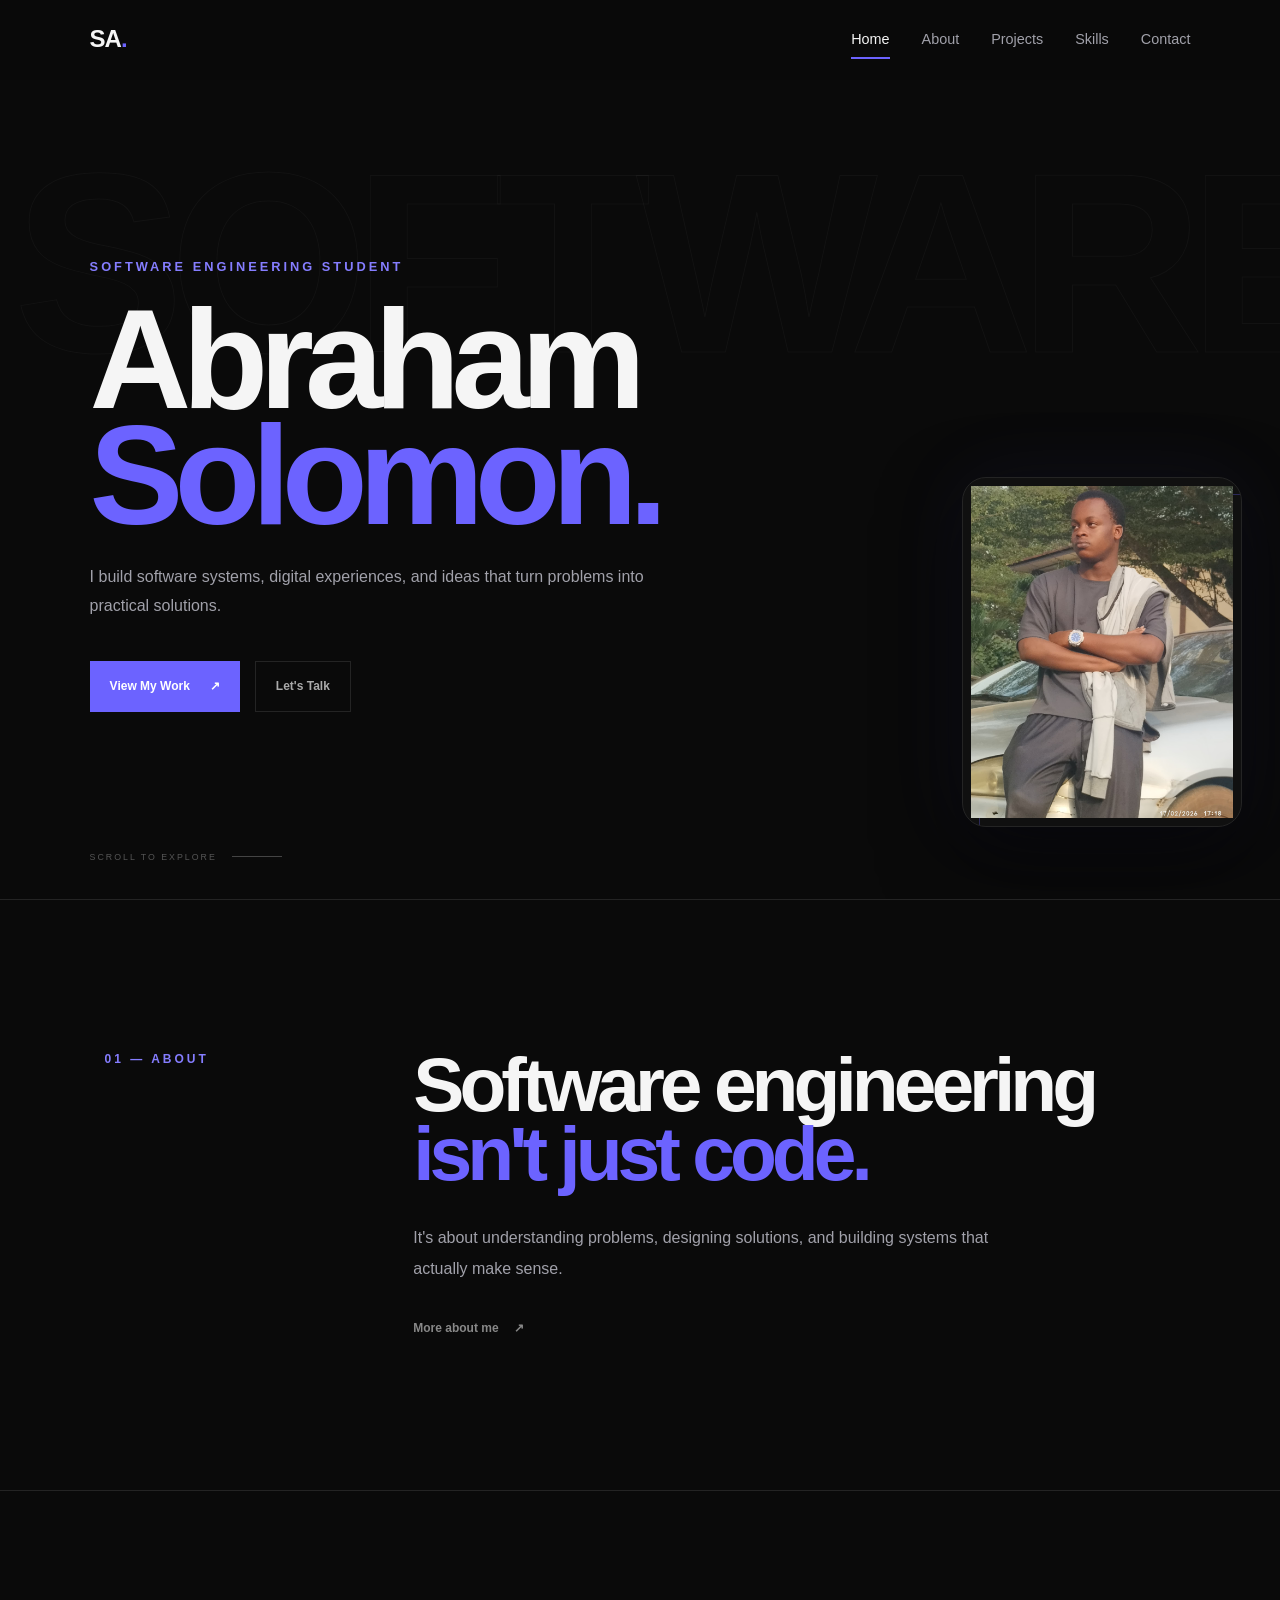
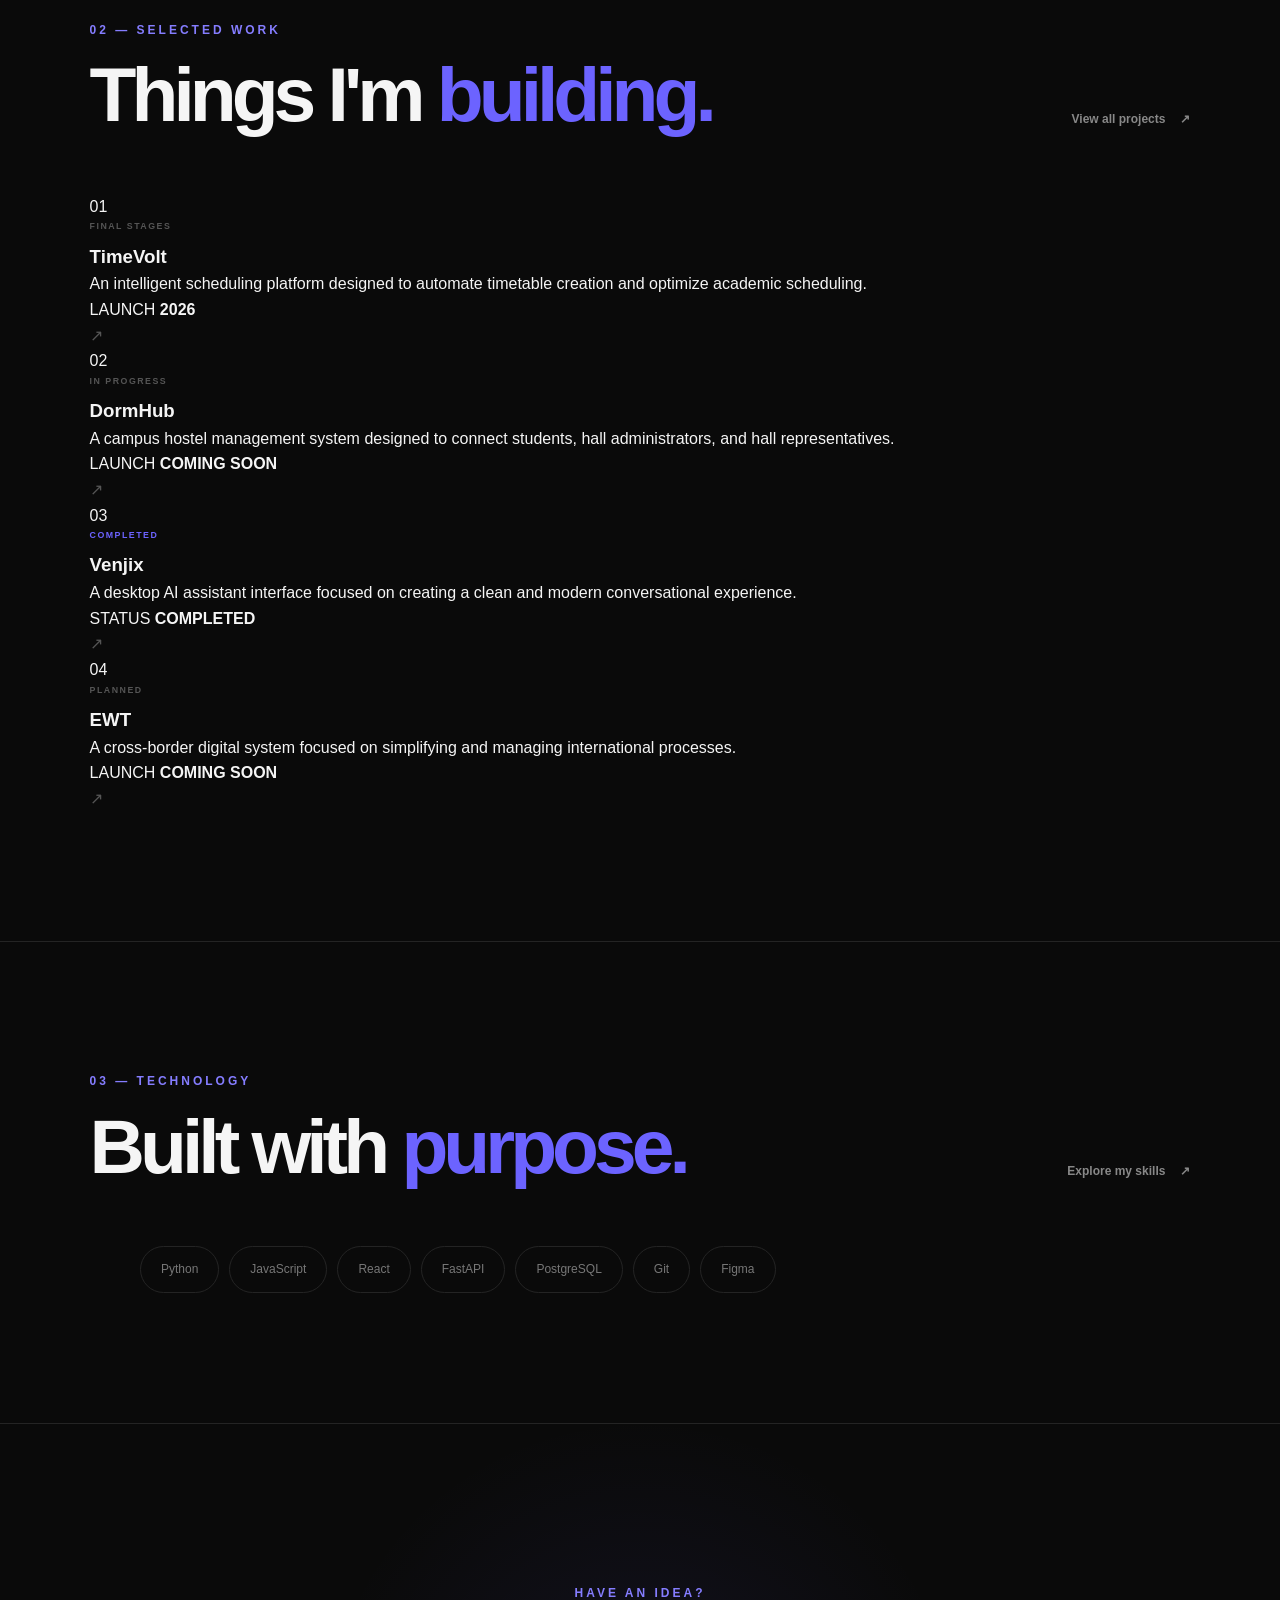
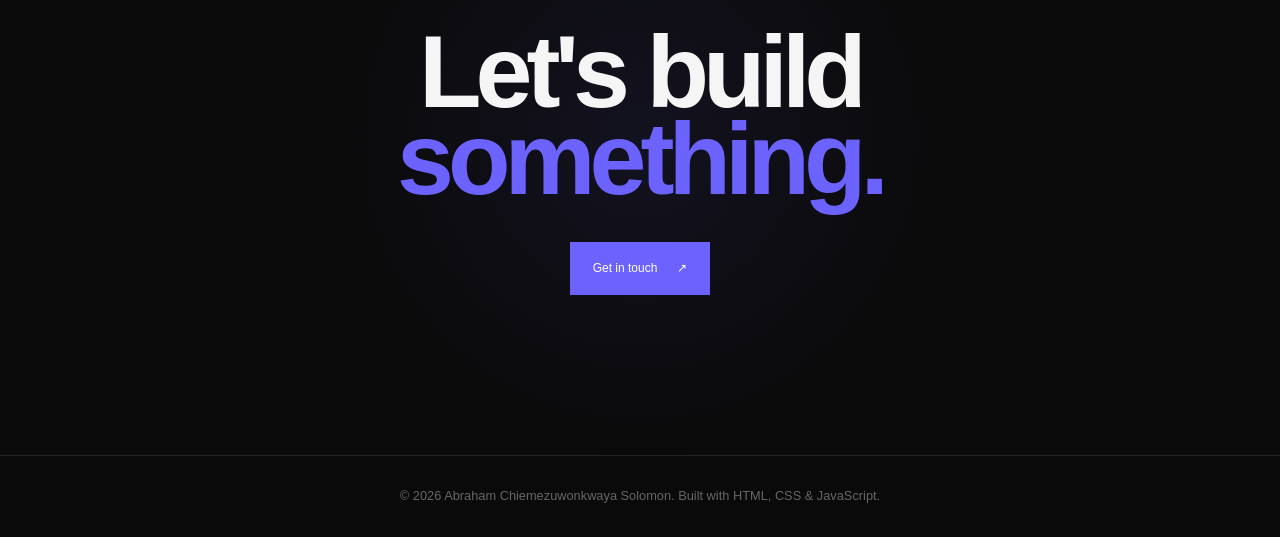
==== index.html @ be2c8054 "Initial portfolio website" ====
<!DOCTYPE html>
<html lang="en">

<head>

    <meta charset="UTF-8">

    <meta
        name="viewport"
        content="width=device-width, initial-scale=1.0"
    >

    <title>Solomon Abraham | Software Developer</title>

    <meta
        name="description"
        content="Portfolio of Solomon Abraham, a Software Engineering student and software developer."
    >

    <link rel="stylesheet" href="css/style.css">

</head>


<body>


    <!-- ================= NAVIGATION ================= -->

    <header class="navbar">

        <a href="index.html" class="logo">
            SA<span>.</span>
        </a>


        <nav class="nav-links">

            <a href="index.html" class="active">
                Home
            </a>

            <a href="about.html">
                About
            </a>

            <a href="projects.html">
                Projects
            </a>

            <a href="skills.html">
                Skills
            </a>

            <a href="contact.html">
                Contact
            </a>

        </nav>


        <button
            class="menu-toggle"
            aria-label="Open navigation"
        >
            ☰
        </button>

    </header>



    <!-- ================= MAIN ================= -->

    <main>


        <!-- ================= HERO ================= -->

        <section class="home-hero">

            <div class="hero-background-text">
                SOFTWARE
            </div>


            <div class="home-hero-content">

                <p class="hero-label">
                    SOFTWARE ENGINEERING STUDENT
                </p>


                <h1>
                    Abraham

                    <span>
                        Solomon.
                    </span>
                </h1>


                <p class="hero-description">

                    I build software systems, digital experiences,
                    and ideas that turn problems into practical
                    solutions.

                </p>


                <div class="hero-actions">

                    <a
                        href="projects.html"
                        class="hero-button primary"
                    >
                        View My Work
                        <span>↗</span>
                    </a>


                    <a
                        href="contact.html"
                        class="hero-button secondary"
                    >
                        Let's Talk
                    </a>

                </div>

            </div>


            <!-- ================= PROFILE IMAGE ================= -->

            <div class="hero-image">

                <img
                    src="images/profile/profile.jpg"
                    alt="Abraham Chiemezuwonkwaya Solomon"
                >

            </div>


            <div class="hero-scroll">

                <span>
                    SCROLL TO EXPLORE
                </span>

                <div class="scroll-line"></div>

            </div>

        </section>



        <!-- ================= INTRO ================= -->

        <section class="home-intro">

            <div class="intro-label">

                <p class="section-label">
                    01 — ABOUT
                </p>

            </div>


            <div class="intro-content">

                <h2>

                    Software engineering
                    <span>
                        isn't just code.
                    </span>

                </h2>


                <p>

                    It's about understanding problems, designing
                    solutions, and building systems that actually
                    make sense.

                </p>


                <a
                    href="about.html"
                    class="text-link"
                >
                    More about me
                    <span>↗</span>
                </a>

            </div>

        </section>



        <!-- ================= FEATURED PROJECTS ================= -->

        <section class="home-projects">

            <div class="home-section-heading">

                <div>

                    <p class="section-label">
                        02 — SELECTED WORK
                    </p>


                    <h2>

                        Things I'm
                        <span>
                            building.
                        </span>

                    </h2>

                </div>


                <a
                    href="projects.html"
                    class="text-link"
                >
                    View all projects
                    <span>↗</span>
                </a>

            </div>



            <!-- PROJECT LIST -->

            <div class="home-project-list">


                <!-- ================= TIMEVOLT ================= -->

                <a
                    href="projects/timevolt.html"
                    class="home-project-row"
                >

                    <div class="home-project-number">
                        01
                    </div>


                    <div class="home-project-details">

                        <div>

                            <p class="project-status">
                                FINAL STAGES
                            </p>


                            <h3>
                                TimeVolt
                            </h3>

                        </div>


                        <p class="home-project-description">

                            An intelligent scheduling platform
                            designed to automate timetable creation
                            and optimize academic scheduling.

                        </p>

                    </div>


                    <div class="home-project-launch">

                        <span>
                            LAUNCH
                        </span>

                        <strong>
                            2026
                        </strong>

                    </div>


                    <span class="project-arrow">
                        ↗
                    </span>

                </a>



                <!-- ================= DORMHUB ================= -->

                <a
                    href="projects/dormhub.html"
                    class="home-project-row"
                >

                    <div class="home-project-number">
                        02
                    </div>


                    <div class="home-project-details">

                        <div>

                            <p class="project-status">
                                IN PROGRESS
                            </p>


                            <h3>
                                DormHub
                            </h3>

                        </div>


                        <p class="home-project-description">

                            A campus hostel management system
                            designed to connect students, hall
                            administrators, and hall representatives.

                        </p>

                    </div>


                    <div class="home-project-launch">

                        <span>
                            LAUNCH
                        </span>

                        <strong>
                            COMING SOON
                        </strong>

                    </div>


                    <span class="project-arrow">
                        ↗
                    </span>

                </a>



                <!-- ================= VENJIX ================= -->

                <a
                    href="projects/venjix.html"
                    class="home-project-row"
                >

                    <div class="home-project-number">
                        03
                    </div>


                    <div class="home-project-details">

                        <div>

                            <p class="project-status completed">
                                COMPLETED
                            </p>


                            <h3>
                                Venjix
                            </h3>

                        </div>


                        <p class="home-project-description">

                            A desktop AI assistant interface
                            focused on creating a clean and modern
                            conversational experience.

                        </p>

                    </div>


                    <div class="home-project-launch">

                        <span>
                            STATUS
                        </span>

                        <strong>
                            COMPLETED
                        </strong>

                    </div>


                    <span class="project-arrow">
                        ↗
                    </span>

                </a>



                <!-- ================= EWT ================= -->

                <a
                    href="projects/ewt.html"
                    class="home-project-row"
                >

                    <div class="home-project-number">
                        04
                    </div>


                    <div class="home-project-details">

                        <div>

                            <p class="project-status">
                                PLANNED
                            </p>


                            <h3>
                                EWT
                            </h3>

                        </div>


                        <p class="home-project-description">

                            A cross-border digital system focused
                            on simplifying and managing international
                            processes.

                        </p>

                    </div>


                    <div class="home-project-launch">

                        <span>
                            LAUNCH
                        </span>

                        <strong>
                            COMING SOON
                        </strong>

                    </div>


                    <span class="project-arrow">
                        ↗
                    </span>

                </a>

            </div>

        </section>



        <!-- ================= TECHNOLOGY ================= -->

        <section class="home-tech">

            <div class="home-section-heading">

                <div>

                    <p class="section-label">
                        03 — TECHNOLOGY
                    </p>


                    <h2>

                        Built with
                        <span>
                            purpose.
                        </span>

                    </h2>

                </div>


                <a
                    href="skills.html"
                    class="text-link"
                >
                    Explore my skills
                    <span>↗</span>
                </a>

            </div>


            <div class="home-tech-list">

                <span>Python</span>

                <span>JavaScript</span>

                <span>React</span>

                <span>FastAPI</span>

                <span>PostgreSQL</span>

                <span>Git</span>

                <span>Figma</span>

            </div>

        </section>



        <!-- ================= CTA ================= -->

        <section class="home-cta">

            <p class="section-label">
                HAVE AN IDEA?
            </p>


            <h2>

                Let's build

                <span>
                    something.
                </span>

            </h2>


            <a
                href="contact.html"
                class="cta-button"
            >
                Get in touch
                <span>↗</span>
            </a>

        </section>


    </main>



    <!-- ================= FOOTER ================= -->

    <footer class="footer">

        <p>
            © 2026 Abraham Chiemezuwonkwaya Solomon.
            Built with HTML, CSS & JavaScript.
        </p>

    </footer>


    <script src="js/script.js"></script>

</body>

</html>
---- css/style.css ----
/* =====================================================
   SOLOMON ABRAHAM — PORTFOLIO
   Global Styles
===================================================== */


/* =====================================================
   1. RESET
===================================================== */

* {
    margin: 0;
    padding: 0;
    box-sizing: border-box;
}

html {
    scroll-behavior: smooth;
}

body {
    font-family: Arial, Helvetica, sans-serif;
    background: #0a0a0a;
    color: #f5f5f5;
    line-height: 1.6;
    overflow-x: hidden;
}

a {
    color: inherit;
    text-decoration: none;
}

button {
    font: inherit;
}


/* =====================================================
   2. COLOR VARIABLES
===================================================== */

:root {
    --background: #0a0a0a;
    --surface: #111111;
    --surface-light: #171717;

    --text-primary: #f5f5f5;
    --text-secondary: #a1a1aa;

    --accent: #6c63ff;
    --accent-light: #857dff;

    --border: #242424;

    --completed: #4ade80;
    --final: #facc15;
    --progress: #fb923c;
    --planned: #a1a1aa;
}


/* =====================================================
   3. NAVIGATION
===================================================== */

.navbar {
    position: fixed;
    top: 0;
    left: 0;

    width: 100%;
    height: 80px;

    padding: 0 7%;

    display: flex;
    align-items: center;
    justify-content: space-between;

    background: rgba(10, 10, 10, 0.75);

    border-bottom: 1px solid transparent;

    backdrop-filter: blur(14px);
    -webkit-backdrop-filter: blur(14px);

    z-index: 1000;

    transition:
        height 0.35s ease,
        background 0.35s ease,
        border-color 0.35s ease;
}

.navbar.scrolled {
    height: 68px;
    background: rgba(10, 10, 10, 0.92);
    border-color: var(--border);
}


/* Logo */

.logo {
    font-size: 1.5rem;
    font-weight: 800;
    letter-spacing: -1px;
}

.logo span {
    color: var(--accent);
}


/* Navigation links */

.nav-links {
    display: flex;
    align-items: center;
    gap: 2rem;
}

.nav-links a {
    position: relative;

    color: var(--text-secondary);

    font-size: 0.9rem;
    font-weight: 500;

    transition: color 0.3s ease;
}

.nav-links a:hover,
.nav-links a.active {
    color: var(--text-primary);
}

.nav-links a::after {
    content: "";

    position: absolute;

    left: 0;
    bottom: -8px;

    width: 0;
    height: 2px;

    background: var(--accent);

    transition: width 0.3s ease;
}

.nav-links a:hover::after,
.nav-links a.active::after {
    width: 100%;
}


/* Mobile menu button */

.menu-toggle {
    display: none;

    border: none;
    background: transparent;

    color: var(--text-primary);

    font-size: 1.5rem;

    cursor: pointer;
}


/* =====================================================
   4. HERO
===================================================== */

.hero {
    position: relative;

    min-height: 100vh;

    padding: 150px 7% 100px;

    display: grid;
    grid-template-columns: 1.1fr 0.9fr;

    align-items: center;

    gap: 80px;

    overflow: hidden;
}


/* Background glow */

.hero::before {
    content: "";

    position: absolute;

    width: 500px;
    height: 500px;

    top: 10%;
    right: -180px;

    background: rgba(108, 99, 255, 0.12);

    filter: blur(120px);

    border-radius: 50%;

    animation: backgroundFloat 8s ease-in-out infinite alternate;

    pointer-events: none;
}


/* Hero content */

.hero-content {
    position: relative;
    z-index: 2;

    animation: heroContentIn 0.9s ease forwards;
}

.hero-label {
    margin-bottom: 1.2rem;

    color: var(--accent-light);

    font-size: 0.8rem;
    font-weight: 700;

    letter-spacing: 3px;
}

.hero h1 {
    max-width: 750px;

    font-size: clamp(3.5rem, 7vw, 6.5rem);

    line-height: 0.98;

    letter-spacing: -5px;

    margin-bottom: 2rem;
}

.hero h1 span {
    display: block;

    color: var(--accent);
}

.hero-description {
    max-width: 620px;

    color: var(--text-secondary);

    font-size: 1.05rem;

    line-height: 1.8;

    margin-bottom: 2.5rem;
}


/* =====================================================
   5. BUTTONS
===================================================== */

.hero-buttons {
    display: flex;
    flex-wrap: wrap;

    gap: 1rem;

    margin-bottom: 2rem;
}

.btn {
    display: inline-flex;

    align-items: center;
    justify-content: center;

    min-height: 50px;

    padding: 0 1.5rem;

    border-radius: 8px;

    font-size: 0.9rem;
    font-weight: 600;

    transition:
        transform 0.3s ease,
        background 0.3s ease,
        border-color 0.3s ease,
        box-shadow 0.3s ease;
}

.btn:hover {
    transform: translateY(-3px);
}

.btn-primary {
    background: var(--accent);

    color: white;

    box-shadow: 0 10px 30px rgba(108, 99, 255, 0.2);
}

.btn-primary:hover {
    background: var(--accent-light);

    box-shadow: 0 15px 40px rgba(108, 99, 255, 0.3);
}

.btn-secondary {
    border: 1px solid var(--border);

    color: var(--text-primary);

    background: rgba(255, 255, 255, 0.02);
}

.btn-secondary:hover {
    border-color: var(--accent);
    background: rgba(108, 99, 255, 0.08);
}


/* =====================================================
   6. SOCIAL LINKS
===================================================== */

.social-links {
    display: flex;

    gap: 1.5rem;
}

.social-links a {
    color: var(--text-secondary);

    font-size: 0.85rem;

    transition:
        color 0.3s ease,
        transform 0.3s ease;
}

.social-links a:hover {
    color: var(--accent-light);

    transform: translateY(-2px);
}


/* =====================================================
   7. PROFILE IMAGE
===================================================== */

.hero-image-wrapper {
    position: relative;

    display: flex;
    justify-content: center;

    animation: profileIn 1s ease 0.2s both;
}

.hero-image {
    position: relative;

    width: min(420px, 100%);

    aspect-ratio: 4 / 5;

    padding: 8px;

    border: 1px solid var(--border);

    border-radius: 24px;

    background:
        linear-gradient(
            145deg,
            rgba(108, 99, 255, 0.2),
            rgba(255, 255, 255, 0.02)
        );

    box-shadow:
        0 30px 80px rgba(0, 0, 0, 0.5),
        0 0 80px rgba(108, 99, 255, 0.08);

    animation: imageFloat 6s ease-in-out infinite;
}


/* Actual placeholder */

.profile-placeholder {
    width: 100%;
    height: 100%;

    display: flex;

    align-items: center;
    justify-content: center;

    border-radius: 18px;

    background:
        radial-gradient(
            circle at center,
            #1b1b1b,
            #0d0d0d
        );

    color: #666;

    font-size: 0.75rem;

    letter-spacing: 2px;

    overflow: hidden;
}


/* =====================================================
   8. FEATURED PROJECTS
===================================================== */

.featured-projects {
    position: relative;

    padding: 120px 7%;

    background: #0d0d0d;

    border-top: 1px solid var(--border);
}


/* Section heading */

.section-heading {
    max-width: 700px;

    margin-bottom: 60px;
}

.section-label {
    margin-bottom: 1rem;

    color: var(--accent-light);

    font-size: 0.75rem;

    font-weight: 700;

    letter-spacing: 3px;
}

.section-heading h2 {
    margin-bottom: 1rem;

    font-size: clamp(2.2rem, 5vw, 4rem);

    line-height: 1;

    letter-spacing: -2px;
}

.section-heading > p:last-child {
    color: var(--text-secondary);

    max-width: 600px;
}


/* =====================================================
   9. PROJECT GRID
===================================================== */

.project-grid {
    display: grid;

    grid-template-columns: repeat(2, 1fr);

    gap: 24px;
}


/* Project card */

.project-card {
    overflow: hidden;

    border: 1px solid var(--border);

    border-radius: 18px;

    background: var(--surface);

    transition:
        transform 0.4s ease,
        border-color 0.4s ease,
        box-shadow 0.4s ease;
}

.project-card:hover {
    transform: translateY(-8px);

    border-color: rgba(108, 99, 255, 0.5);

    box-shadow:
        0 25px 60px rgba(0, 0, 0, 0.35),
        0 0 40px rgba(108, 99, 255, 0.05);
}


/* Project image */

.project-image {
    position: relative;

    width: 100%;

    aspect-ratio: 16 / 9;

    display: flex;

    align-items: center;
    justify-content: center;

    background:
        linear-gradient(
            135deg,
            #171717,
            #0d0d0d
        );

    color: #555;

    font-size: 0.7rem;

    letter-spacing: 2px;

    overflow: hidden;
}

.project-image::after {
    content: "";

    position: absolute;

    inset: 0;

    background:
        linear-gradient(
            120deg,
            transparent 30%,
            rgba(108, 99, 255, 0.08),
            transparent 70%
        );

    transform: translateX(-100%);

    transition: transform 0.7s ease;
}

.project-card:hover .project-image::after {
    transform: translateX(100%);
}


/* Project information */

.project-info {
    padding: 28px;
}

.project-top {
    display: flex;

    align-items: center;
    justify-content: space-between;

    gap: 1rem;

    margin-bottom: 1rem;
}

.project-info h3 {
    font-size: 1.35rem;
}

.project-info p {
    margin-bottom: 1.5rem;

    color: var(--text-secondary);

    font-size: 0.9rem;
}

.project-info > a {
    color: var(--accent-light);

    font-size: 0.85rem;
    font-weight: 600;

    transition:
        color 0.3s ease,
        margin-left 0.3s ease;
}

.project-info > a:hover {
    color: white;

    margin-left: 5px;
}


/* =====================================================
   10. STATUS BADGES
===================================================== */

.status {
    padding: 5px 10px;

    border-radius: 100px;

    font-size: 0.65rem;

    font-weight: 700;

    white-space: nowrap;
}

.status.completed {
    color: var(--completed);

    background: rgba(74, 222, 128, 0.08);

    border: 1px solid rgba(74, 222, 128, 0.2);
}

.status.final {
    color: var(--final);

    background: rgba(250, 204, 21, 0.08);

    border: 1px solid rgba(250, 204, 21, 0.2);
}

.status.progress {
    color: var(--progress);

    background: rgba(251, 146, 60, 0.08);

    border: 1px solid rgba(251, 146, 60, 0.2);
}

.status.planned {
    color: var(--planned);

    background: rgba(161, 161, 170, 0.08);

    border: 1px solid rgba(161, 161, 170, 0.2);
}


/* =====================================================
   11. PROJECT CTA
===================================================== */

.projects-cta {
    display: flex;

    justify-content: center;

    margin-top: 60px;
}

.text-link {
    color: var(--accent-light);

    font-weight: 600;

    transition:
        color 0.3s ease,
        transform 0.3s ease;
}

.text-link:hover {
    color: white;

    transform: translateX(5px);
}


/* =====================================================
   12. FOOTER
===================================================== */

.footer {
    padding: 30px 7%;

    border-top: 1px solid var(--border);

    color: #666;

    text-align: center;

    font-size: 0.8rem;

    background: var(--background);
}


/* =====================================================
   13. ANIMATIONS
===================================================== */

@keyframes heroContentIn {

    from {
        opacity: 0;
        transform: translateY(30px);
    }

    to {
        opacity: 1;
        transform: translateY(0);
    }

}

@keyframes profileIn {

    from {
        opacity: 0;
        transform: translateX(40px) scale(0.96);
    }

    to {
        opacity: 1;
        transform: translateX(0) scale(1);
    }

}

@keyframes imageFloat {

    0% {
        transform: translateY(0);
    }

    50% {
        transform: translateY(-8px);
    }

    100% {
        transform: translateY(0);
    }

}

@keyframes backgroundFloat {

    from {
        transform: translate(0, 0);
    }

    to {
        transform: translate(-80px, 50px);
    }

}


/* =====================================================
   14. RESPONSIVE — TABLET
===================================================== */

@media (max-width: 900px) {

    .hero {
        grid-template-columns: 1fr;

        text-align: center;

        padding-top: 130px;
    }

    .hero-content {
        display: flex;

        flex-direction: column;

        align-items: center;
    }

    .hero-description {
        margin-left: auto;
        margin-right: auto;
    }

    .hero-image-wrapper {
        order: -1;
    }

    .hero-image {
        width: min(340px, 80%);
    }

    .project-grid {
        grid-template-columns: 1fr;
    }

}


/* =====================================================
   15. RESPONSIVE — MOBILE
===================================================== */

@media (max-width: 700px) {

    .navbar {
        padding: 0 5%;
    }

    .nav-links {

        position: absolute;

        top: 80px;
        left: 5%;
        right: 5%;

        display: none;

        flex-direction: column;

        align-items: flex-start;

        padding: 24px;

        background: rgba(17, 17, 17, 0.98);

        border: 1px solid var(--border);

        border-radius: 14px;

        box-shadow: 0 20px 50px rgba(0, 0, 0, 0.5);
    }

    .nav-links.open {
        display: flex;
    }

    .menu-toggle {
        display: block;
    }

    .hero {
        padding-left: 5%;
        padding-right: 5%;

        gap: 50px;
    }

    .hero h1 {
        font-size: clamp(3rem, 15vw, 4.5rem);

        letter-spacing: -3px;
    }

    .hero-description {
        font-size: 0.95rem;
    }

    .hero-image {
        width: min(300px, 85%);
    }

    .featured-projects {
        padding: 90px 5%;
    }

    .project-info {
        padding: 22px;
    }

    .project-top {
        align-items: flex-start;

        flex-direction: column;
    }

}


/* =====================================================
   16. REDUCED MOTION
===================================================== */

@media (prefers-reduced-motion: reduce) {

    *,
    *::before,
    *::after {

        animation-duration: 0.01ms !important;

        animation-iteration-count: 1 !important;

        scroll-behavior: auto !important;

        transition-duration: 0.01ms !important;

    }

}
/* =====================================================
   JAVASCRIPT ANIMATION STATES
===================================================== */

.reveal {
    opacity: 0;
    transform: translateY(35px);

    transition:
        opacity 0.8s ease,
        transform 0.8s ease;
}

.reveal.revealed {
    opacity: 1;
    transform: translateY(0);
}


/* =====================================================
   PAGE TRANSITIONS
===================================================== */

body {
    opacity: 0;

    transition:
        opacity 0.5s ease;
}

body.page-loaded {
    opacity: 1;
}

body.page-exit {
    opacity: 0;
}


/* =====================================================
   PROJECT IMAGE INTERACTION
===================================================== */

.project-image {
    transition:
        transform 0.25s ease,
        box-shadow 0.3s ease;
}

.project-card:hover .project-image {
    box-shadow:
        inset 0 0 50px rgba(108, 99, 255, 0.08);
}
<!DOCTYPE html>
<html lang="en">
<head>
    <meta charset="UTF-8">
    <meta name="viewport" content="width=device-width, initial-scale=1.0">

    <title>About | Solomon Abraham</title>

    <meta
        name="description"
        content="Learn more about Solomon Abraham, a Software Engineering student and software developer."
    >

    <link rel="stylesheet" href="css/style.css">
</head>

<body>

    <!-- ================= NAVIGATION ================= -->

    <header class="navbar">

        <a href="index.html" class="logo">
            SA<span>.</span>
        </a>

        <nav class="nav-links">

            <a href="index.html">
                Home
            </a>

            <a href="about.html" class="active">
                About
            </a>

            <a href="projects.html">
                Projects
            </a>

            <a href="skills.html">
                Skills
            </a>

            <a href="contact.html">
                Contact
            </a>

        </nav>

        <button
            class="menu-toggle"
            aria-label="Open navigation"
        >
            ☰
        </button>

    </header>


    <!-- ================= ABOUT HERO ================= -->

    <main>

        <section class="page-hero">

            <div class="page-hero-content">

                <p class="hero-label">
                    ABOUT ME
                </p>

                <h1>
                    More Than
                    <span>Just Code.</span>
                </h1>

                <p>
                    I'm a Software Engineering student who enjoys
                    turning ideas into practical software and
                    continuously learning through building.
                </p>

            </div>

        </section>


      /* =====================================================
   ABOUT PAGE
===================================================== */

.page-hero {
    min-height: 70vh;

    padding: 170px 7% 100px;

    display: flex;

    align-items: center;

    border-bottom: 1px solid var(--border);

    background:
        radial-gradient(
            circle at 75% 35%,
            rgba(108, 99, 255, 0.12),
            transparent 35%
        );
}

.page-hero-content {
    max-width: 850px;

    animation: heroContentIn 0.9s ease forwards;
}

.page-hero h1 {
    margin-bottom: 2rem;

    font-size: clamp(3.5rem, 8vw, 7rem);

    line-height: 0.95;

    letter-spacing: -5px;
}

.page-hero h1 span {
    display: block;

    color: var(--accent);
}

.page-hero-content > p:last-child {
    max-width: 650px;

    color: var(--text-secondary);

    font-size: 1.1rem;

    line-height: 1.8;
}


/* =====================================================
   ABOUT PAGE — PROFESSIONAL REDESIGN
===================================================== */

.page-hero {
    position: relative;

    min-height: 68vh;

    padding: 170px 7% 110px;

    display: flex;
    align-items: flex-end;

    overflow: hidden;

    border-bottom: 1px solid var(--border);

    background:
        radial-gradient(
            circle at 85% 30%,
            rgba(108, 99, 255, 0.10),
            transparent 28%
        );
}

.page-hero::before {
    content: "";

    position: absolute;

    width: 1px;
    height: 180px;

    right: 14%;
    top: 18%;

    background:
        linear-gradient(
            to bottom,
            transparent,
            rgba(108, 99, 255, 0.5),
            transparent
        );

    opacity: 0.6;
}

.page-hero-content {
    position: relative;

    max-width: 1000px;

    animation: heroContentIn 0.9s ease forwards;
}

.page-hero-content::before {
    content: "01";

    position: absolute;

    left: -45px;
    top: 8px;

    color: var(--accent);

    font-size: 0.7rem;

    font-weight: 700;

    letter-spacing: 2px;
}

.page-hero h1 {
    margin: 1rem 0 2rem;

    font-size: clamp(4rem, 8vw, 8rem);

    line-height: 0.88;

    letter-spacing: -7px;

    font-weight: 800;
}

.page-hero h1 span {
    display: block;

    color: var(--accent);
}

.page-hero-content > p:last-child {
    max-width: 680px;

    color: var(--text-secondary);

    font-size: 1.05rem;

    line-height: 1.8;
}


/* =====================================================
   ABOUT INTRO
===================================================== */

.about-section {
    padding: 130px 7%;

    border-bottom: 1px solid var(--border);
}

.about-grid {
    display: grid;

    grid-template-columns: 0.75fr 1.25fr;

    gap: 120px;

    max-width: 1250px;

    margin: auto;
}

.about-intro {
    position: relative;
}

.about-intro::after {
    content: "";

    display: block;

    width: 45px;
    height: 2px;

    margin-top: 35px;

    background: var(--accent);
}

.about-intro h2 {
    margin-top: 18px;

    max-width: 400px;

    font-size: clamp(2.7rem, 5vw, 4.5rem);

    line-height: 0.98;

    letter-spacing: -4px;
}

.about-intro h2 span {
    color: var(--accent);
}

.about-text {
    display: flex;

    flex-direction: column;

    gap: 28px;

    padding-top: 4px;
}

.about-text p {
    max-width: 760px;

    color: #b0b0b8;

    font-size: 1.05rem;

    line-height: 1.95;
}

.about-text p:first-child {
    color: var(--text-primary);

    font-size: 1.25rem;

    line-height: 1.7;
}


/* =====================================================
   WHAT I BUILD
===================================================== */

.dark-section {
    background: #0d0d0d;
}

.dark-section .section-heading {
    max-width: 800px;

    margin: 0 auto 70px;
}

.dark-section .section-heading h2 {
    font-size: clamp(3rem, 6vw, 5.5rem);

    letter-spacing: -4px;
}

.dark-section .section-heading h2 span {
    color: var(--accent);
}

.dark-section .section-heading > p:last-child {
    margin-top: 25px;

    max-width: 620px;

    line-height: 1.8;
}


/* =====================================================
   INTEREST GRID
===================================================== */

.interest-grid {
    display: grid;

    grid-template-columns: repeat(4, 1fr);

    gap: 1px;

    max-width: 1250px;

    margin: auto;

    background: var(--border);

    border: 1px solid var(--border);
}

.interest-card {
    position: relative;

    min-height: 290px;

    padding: 32px 28px;

    border: none;

    border-radius: 0;

    background: #101010;

    overflow: hidden;

    transition:
        background 0.4s ease,
        transform 0.4s ease;
}

.interest-card::before {
    content: "";

    position: absolute;

    left: 0;
    top: 0;

    width: 100%;
    height: 2px;

    background: var(--accent);

    transform: scaleX(0);

    transform-origin: left;

    transition: transform 0.4s ease;
}

.interest-card:hover {
    background: #151515;

    transform: translateY(-4px);

    z-index: 2;
}

.interest-card:hover::before {
    transform: scaleX(1);
}

.interest-number {
    margin-bottom: 80px;

    color: #555;

    font-size: 0.7rem;

    font-weight: 700;

    letter-spacing: 2px;

    transition: color 0.3s ease;
}

.interest-card:hover .interest-number {
    color: var(--accent);
}

.interest-card h3 {
    margin-bottom: 12px;

    font-size: 1.1rem;

    font-weight: 600;
}

.interest-card p {
    color: #777;

    font-size: 0.86rem;

    line-height: 1.75;
}


/* =====================================================
   CURRENT FOCUS
===================================================== */

.focus-section {
    position: relative;

    padding: 160px 7%;

    overflow: hidden;

    text-align: center;

    border-bottom: 1px solid var(--border);

    background: var(--background);
}

.focus-section::before {
    content: "";

    position: absolute;

    width: 500px;
    height: 500px;

    left: 50%;
    top: 50%;

    transform: translate(-50%, -50%);

    background: rgba(108, 99, 255, 0.06);

    filter: blur(130px);

    border-radius: 50%;

    pointer-events: none;
}

.focus-content {
    position: relative;

    max-width: 850px;

    margin: auto;
}

.focus-content h2 {
    margin: 20px 0 25px;

    font-size: clamp(3.5rem, 7vw, 6.5rem);

    line-height: 0.9;

    letter-spacing: -6px;
}

.focus-content h2 span {
    color: var(--accent);
}

.focus-content > p:not(.section-label) {
    max-width: 650px;

    margin: 0 auto 35px;

    color: var(--text-secondary);

    line-height: 1.9;
}


/* =====================================================
   ABOUT PAGE SCROLL REVEALS
===================================================== */

.about-section .about-grid,
.interest-card,
.focus-content {
    opacity: 0;

    transform: translateY(35px);

    transition:
        opacity 0.8s ease,
        transform 0.8s ease;
}

.about-section .about-grid.revealed,
.interest-card.revealed,
.focus-content.revealed {
    opacity: 1;

    transform: translateY(0);
}


/* =====================================================
   ABOUT RESPONSIVE — TABLET
===================================================== */

@media (max-width: 1050px) {

    .interest-grid {
        grid-template-columns: repeat(2, 1fr);
    }

    .about-grid {
        gap: 70px;
    }

}


/* =====================================================
   ABOUT RESPONSIVE — MOBILE
===================================================== */

@media (max-width: 800px) {

    .page-hero {
        min-height: 65vh;

        padding: 145px 5% 80px;
    }

    .page-hero-content::before {
        display: none;
    }

    .page-hero h1 {
        font-size: clamp(3.5rem, 15vw, 5.5rem);

        letter-spacing: -4px;
    }

    .about-section {
        padding: 90px 5%;
    }

    .about-grid {
        grid-template-columns: 1fr;

        gap: 50px;
    }

    .about-intro h2 {
        font-size: 3rem;

        letter-spacing: -2px;
    }

    .about-text p:first-child {
        font-size: 1.1rem;
    }

    .interest-grid {
        grid-template-columns: 1fr;
    }

    .interest-card {
        min-height: 240px;
    }

    .interest-number {
        margin-bottom: 55px;
    }

    .focus-section {
        padding: 110px 5%;
    }

    .focus-content h2 {
        font-size: clamp(3rem, 15vw, 5rem);

        letter-spacing: -4px;
    }

}

/* =====================================================
   PROJECTS PAGE
===================================================== */

.projects-hero {
    position: relative;

    min-height: 68vh;

    padding: 170px 7% 100px;

    display: flex;
    align-items: flex-end;
    justify-content: space-between;

    gap: 50px;

    overflow: hidden;

    border-bottom: 1px solid var(--border);

    background:
        radial-gradient(
            circle at 75% 35%,
            rgba(108, 99, 255, 0.1),
            transparent 30%
        );
}

.projects-hero-content {
    max-width: 900px;

    animation: heroContentIn 0.9s ease forwards;
}

.projects-hero h1 {
    margin: 1rem 0 2rem;

    font-size: clamp(4rem, 9vw, 8rem);

    line-height: 0.88;

    letter-spacing: -7px;
}

.projects-hero h1 span {
    display: block;

    color: var(--accent);
}

.projects-hero-content > p:last-child {
    max-width: 650px;

    color: var(--text-secondary);

    font-size: 1.05rem;

    line-height: 1.8;
}

.projects-count {
    display: flex;

    align-items: flex-end;

    gap: 15px;

    padding-bottom: 10px;
}

.projects-count span {
    color: var(--accent);

    font-size: 4rem;

    font-weight: 700;

    line-height: 1;
}

.projects-count p {
    color: #666;

    font-size: 0.65rem;

    font-weight: 700;

    letter-spacing: 2px;

    line-height: 1.5;
}


/* =====================================================
   PROJECT LIST
===================================================== */

.projects-list {
    padding: 100px 7%;
}

.project-feature {
    display: grid;

    grid-template-columns: 1.15fr 0.85fr;

    min-height: 560px;

    max-width: 1250px;

    margin: 0 auto;

    border-bottom: 1px solid var(--border);

    padding: 80px 0;
}

.project-feature.reverse {
    grid-template-columns: 0.85fr 1.15fr;
}

.project-feature.reverse .project-feature-image {
    order: 2;
}

.project-feature.reverse .project-feature-content {
    order: 1;
}


/* =====================================================
   PROJECT FEATURE IMAGE
===================================================== */

.project-feature-image {
    position: relative;

    min-height: 450px;

    overflow: hidden;

    border: 1px solid var(--border);

    background:
        linear-gradient(
            135deg,
            #171717,
            #0d0d0d
        );

    transition:
        transform 0.5s ease,
        border-color 0.5s ease;
}

.project-feature:hover .project-feature-image {
    border-color: rgba(108, 99, 255, 0.45);

    transform: translateY(-5px);
}

.project-placeholder {
    width: 100%;
    height: 100%;

    display: flex;

    align-items: center;
    justify-content: center;

    color: #3d3d3d;

    font-size: clamp(2rem, 5vw, 4rem);

    font-weight: 800;

    letter-spacing: -2px;

    user-select: none;
}

.project-index {
    position: absolute;

    top: 22px;
    left: 22px;

    padding: 7px 10px;

    color: var(--accent);

    background: rgba(10, 10, 10, 0.8);

    border: 1px solid var(--border);

    font-size: 0.65rem;

    font-weight: 700;
}


/* =====================================================
   PROJECT FEATURE CONTENT
===================================================== */

.project-feature-content {
    display: flex;

    flex-direction: column;

    justify-content: center;

    padding: 70px;
}

.project-meta {
    display: flex;

    align-items: center;

    gap: 15px;

    margin-bottom: 25px;

    color: #666;

    font-size: 0.7rem;

    text-transform: uppercase;

    letter-spacing: 1px;
}

.project-feature-content h2 {
    margin-bottom: 25px;

    font-size: clamp(3rem, 5vw, 5rem);

    line-height: 0.95;

    letter-spacing: -4px;
}

.project-feature-content > p {
    max-width: 560px;

    margin-bottom: 30px;

    color: var(--text-secondary);

    line-height: 1.85;
}


/* =====================================================
   TECH LIST
===================================================== */

.tech-list {
    display: flex;

    flex-wrap: wrap;

    gap: 8px;

    margin-bottom: 35px;
}

.tech-list span {
    padding: 7px 11px;

    border: 1px solid var(--border);

    border-radius: 100px;

    color: #888;

    background: rgba(255, 255, 255, 0.02);

    font-size: 0.65rem;

    transition:
        border-color 0.3s ease,
        color 0.3s ease;
}

.project-feature:hover .tech-list span {
    border-color: #333;

    color: #aaa;
}


/* =====================================================
   PROJECT LINK
===================================================== */

.project-link {
    display: inline-flex;

    align-items: center;

    gap: 10px;

    width: fit-content;

    color: var(--text-primary);

    font-size: 0.85rem;

    font-weight: 600;

    transition:
        color 0.3s ease,
        gap 0.3s ease;
}

.project-link span {
    color: var(--accent);

    font-size: 1.1rem;
}

.project-link:hover {
    color: var(--accent-light);

    gap: 16px;
}


/* =====================================================
   PROJECT BOTTOM
===================================================== */

.project-bottom {
    position: relative;

    padding: 150px 7%;

    text-align: center;

    overflow: hidden;

    border-top: 1px solid var(--border);

    background:
        radial-gradient(
            circle at center,
            rgba(108, 99, 255, 0.08),
            transparent 45%
        );
}

.project-bottom h2 {
    margin: 20px 0;

    font-size: clamp(3.5rem, 7vw, 6rem);

    line-height: 0.9;

    letter-spacing: -5px;
}

.project-bottom h2 span {
    color: var(--accent);
}

.project-bottom > p:last-child {
    max-width: 600px;

    margin: auto;

    color: var(--text-secondary);

    line-height: 1.8;
}


/* =====================================================
   PROJECT PAGE RESPONSIVE
===================================================== */

@media (max-width: 950px) {

    .projects-hero {
        align-items: flex-start;

        flex-direction: column;

        justify-content: flex-end;
    }

    .projects-count {
        align-self: flex-start;
    }

    .project-feature,
    .project-feature.reverse {
        grid-template-columns: 1fr;

        padding: 60px 0;
    }

    .project-feature.reverse .project-feature-image,
    .project-feature.reverse .project-feature-content {
        order: initial;
    }

    .project-feature-image {
        min-height: 400px;
    }

    .project-feature-content {
        padding: 50px 20px 20px;
    }

}


@media (max-width: 700px) {

    .projects-hero {
        min-height: 65vh;

        padding: 145px 5% 80px;
    }

    .projects-hero h1 {
        letter-spacing: -4px;
    }

    .projects-count span {
        font-size: 3rem;
    }

    .projects-list {
        padding: 50px 5%;
    }

    .project-feature {
        padding: 50px 0;
    }

    .project-feature-image {
        min-height: 300px;
    }

    .project-feature-content {
        padding: 40px 0 10px;
    }

    .project-feature-content h2 {
        font-size: 3.5rem;

        letter-spacing: -3px;
    }

    .project-bottom {
        padding: 110px 5%;
    }

    .project-bottom h2 {
        letter-spacing: -3px;
    }

}
/* =====================================================
   PROJECT CASE STUDY
===================================================== */

.case-hero {
    min-height: 75vh;

    padding: 160px 7% 100px;

    display: flex;

    align-items: flex-end;

    border-bottom: 1px solid var(--border);

    background:
        radial-gradient(
            circle at 75% 35%,
            rgba(108, 99, 255, 0.11),
            transparent 30%
        );
}

.case-hero-content {
    width: 100%;

    max-width: 1000px;

    animation: heroContentIn 0.9s ease forwards;
}

.back-link {
    display: inline-block;

    margin-bottom: 55px;

    color: #777;

    font-size: 0.8rem;

    transition:
        color 0.3s ease,
        transform 0.3s ease;
}

.back-link:hover {
    color: white;

    transform: translateX(-5px);
}

.case-status {
    display: flex;

    align-items: center;

    gap: 15px;

    margin-bottom: 20px;

    color: #666;

    font-size: 0.7rem;

    text-transform: uppercase;

    letter-spacing: 1px;
}

.case-hero h1 {
    margin-bottom: 25px;

    font-size: clamp(4.5rem, 10vw, 9rem);

    line-height: 0.85;

    letter-spacing: -8px;
}

.case-hero h1 span {
    color: var(--accent);
}

.case-hero-content > p:last-child {
    max-width: 650px;

    color: var(--text-secondary);

    font-size: 1.1rem;

    line-height: 1.8;
}


/* =====================================================
   CASE OVERVIEW
===================================================== */

.case-overview {
    display: grid;

    grid-template-columns: 0.8fr 1.2fr;

    gap: 100px;

    padding: 130px 7%;

    max-width: 1400px;

    margin: auto;
}

.case-overview-title h2 {
    margin-top: 20px;

    font-size: clamp(2.8rem, 5vw, 5rem);

    line-height: 0.95;

    letter-spacing: -4px;
}

.case-overview-title h2 span {
    color: var(--accent);
}

.case-overview-text {
    display: flex;

    flex-direction: column;

    gap: 25px;

    padding-top: 5px;
}

.case-overview-text p {
    color: var(--text-secondary);

    font-size: 1rem;

    line-height: 1.9;
}

.case-overview-text p:first-child {
    color: var(--text-primary);

    font-size: 1.25rem;

    line-height: 1.7;
}


/* =====================================================
   CASE GALLERY
===================================================== */

.case-gallery {
    padding: 120px 7%;

    background: #0d0d0d;

    border-top: 1px solid var(--border);

    border-bottom: 1px solid var(--border);
}

.gallery-heading {
    max-width: 900px;

    margin: 0 auto 60px;
}

.gallery-heading h2 {
    margin-top: 15px;

    font-size: clamp(3rem, 6vw, 5.5rem);

    line-height: 0.9;

    letter-spacing: -5px;
}

.gallery-heading h2 span {
    color: var(--accent);
}


/* =====================================================
   IMAGE PLACEHOLDERS
===================================================== */

.case-image {
    position: relative;

    overflow: hidden;

    min-height: 350px;

    border: 1px solid var(--border);

    background:
        linear-gradient(
            135deg,
            #181818,
            #0d0d0d
        );

    transition:
        border-color 0.4s ease,
        transform 0.4s ease;
}

.case-image:hover {
    border-color: rgba(108, 99, 255, 0.4);

    transform: translateY(-5px);
}

.case-image.large {
    max-width: 1250px;

    min-height: 650px;

    margin: auto;
}

.image-placeholder {
    width: 100%;
    height: 100%;

    min-height: inherit;

    display: flex;

    align-items: center;
    justify-content: center;

    color: #3d3d3d;

    font-size: 0.7rem;

    font-weight: 700;

    letter-spacing: 3px;
}

.case-image-grid {
    display: grid;

    grid-template-columns: repeat(2, 1fr);

    gap: 20px;

    max-width: 1250px;

    margin: 20px auto 0;
}


/* =====================================================
   TECHNOLOGY
===================================================== */

.case-tech {
    display: grid;

    grid-template-columns: 0.8fr 1.2fr;

    gap: 100px;

    padding: 130px 7%;

    max-width: 1400px;

    margin: auto;
}

.case-tech h2 {
    margin-top: 20px;

    font-size: clamp(2.8rem, 5vw, 5rem);

    line-height: 0.95;

    letter-spacing: -4px;
}

.case-tech h2 span {
    color: var(--accent);
}

.technology-list {
    display: flex;

    flex-direction: column;
}

.technology-item {
    display: flex;

    align-items: center;
    justify-content: space-between;

    gap: 20px;

    padding: 25px 0;

    border-bottom: 1px solid var(--border);
}

.technology-item strong {
    font-size: 1rem;
}

.technology-item span {
    color: #666;

    font-size: 0.75rem;
}


/* =====================================================
   NEXT PROJECT
===================================================== */

.next-project {
    padding: 150px 7%;

    text-align: center;

    border-top: 1px solid var(--border);

    background:
        radial-gradient(
            circle at center,
            rgba(108, 99, 255, 0.07),
            transparent 45%
        );
}

.next-project h2 {
    margin-top: 20px;

    font-size: clamp(4rem, 9vw, 8rem);

    line-height: 0.85;

    letter-spacing: -7px;

    transition:
        color 0.3s ease;
}

.next-project h2 span {
    color: var(--accent);
}

.next-project a:hover h2 {
    color: var(--accent-light);
}


/* =====================================================
   CASE STUDY RESPONSIVE
===================================================== */

@media (max-width: 850px) {

    .case-hero {
        min-height: 65vh;

        padding: 145px 5% 80px;
    }

    .case-hero h1 {
        font-size: clamp(4rem, 16vw, 6rem);

        letter-spacing: -5px;
    }

    .case-overview,
    .case-tech {
        grid-template-columns: 1fr;

        gap: 50px;

        padding: 90px 5%;
    }

    .case-gallery {
        padding: 90px 5%;
    }

    .case-image.large {
        min-height: 400px;
    }

    .case-image-grid {
        grid-template-columns: 1fr;
    }

    .next-project {
        padding: 110px 5%;
    }

    .next-project h2 {
        letter-spacing: -4px;
    }

}
/* =====================================================
   SKILLS PAGE
===================================================== */

.skills-hero {
    min-height: 68vh;

    padding: 170px 7% 100px;

    display: flex;

    align-items: flex-end;

    border-bottom: 1px solid var(--border);

    background:
        radial-gradient(
            circle at 80% 35%,
            rgba(108, 99, 255, 0.1),
            transparent 30%
        );
}

.skills-hero-content {
    max-width: 900px;

    animation: heroContentIn 0.9s ease forwards;
}

.skills-hero h1 {
    margin: 1rem 0 2rem;

    font-size: clamp(4rem, 9vw, 8rem);

    line-height: 0.88;

    letter-spacing: -7px;
}

.skills-hero h1 span {
    display: block;

    color: var(--accent);
}

.skills-hero-content > p:last-child {
    max-width: 650px;

    color: var(--text-secondary);

    font-size: 1.05rem;

    line-height: 1.8;
}


/* =====================================================
   SKILLS SECTIONS
===================================================== */

.skills-section {
    padding: 130px 7%;

    border-bottom: 1px solid var(--border);
}

.skills-section-heading {
    display: grid;

    grid-template-columns: 1fr 0.7fr;

    gap: 80px;

    max-width: 1250px;

    margin: 0 auto 70px;
}

.skills-section-heading h2 {
    margin-top: 18px;

    font-size: clamp(3rem, 6vw, 5.5rem);

    line-height: 0.9;

    letter-spacing: -5px;
}

.skills-section-heading h2 span {
    color: var(--accent);
}

.skills-section-heading > p {
    align-self: end;

    max-width: 450px;

    color: var(--text-secondary);

    line-height: 1.8;
}


/* =====================================================
   SKILL ROWS
===================================================== */

.skills-list {
    max-width: 1250px;

    margin: auto;
}

.skill-row {
    display: grid;

    grid-template-columns: 1fr 1fr 120px;

    align-items: center;

    gap: 40px;

    padding: 32px 0;

    border-top: 1px solid var(--border);

    transition:
        padding 0.3s ease,
        background 0.3s ease;
}

.skill-row:last-child {
    border-bottom: 1px solid var(--border);
}

.skill-row:hover {
    padding-left: 15px;

    padding-right: 15px;
}

.skill-name {
    display: flex;

    align-items: center;

    gap: 25px;
}

.skill-number {
    color: var(--accent);

    font-size: 0.65rem;

    font-weight: 700;
}

.skill-name h3 {
    font-size: 1.4rem;

    font-weight: 600;
}

.skill-row > p {
    color: #777;

    font-size: 0.85rem;

    line-height: 1.7;
}

.skill-type {
    justify-self: end;

    color: #555;

    font-size: 0.6rem;

    font-weight: 700;

    letter-spacing: 1.5px;
}


/* =====================================================
   FRAMEWORKS
===================================================== */

.dark-skills {
    background: #0d0d0d;
}

.framework-grid {
    display: grid;

    grid-template-columns: repeat(2, 1fr);

    max-width: 1250px;

    margin: auto;

    border-top: 1px solid var(--border);

    border-left: 1px solid var(--border);
}

.framework-card {
    min-height: 280px;

    padding: 30px;

    border-right: 1px solid var(--border);

    border-bottom: 1px solid var(--border);

    transition:
        background 0.4s ease,
        transform 0.4s ease;
}

.framework-card:hover {
    background: #151515;

    transform: translateY(-4px);
}

.framework-card > span {
    color: #555;

    font-size: 0.65rem;

    font-weight: 700;

    letter-spacing: 1px;
}

.framework-card h3 {
    margin: 65px 0 15px;

    font-size: 1.8rem;
}

.framework-card p {
    max-width: 450px;

    color: #777;

    font-size: 0.85rem;

    line-height: 1.8;
}


/* =====================================================
   TOOLS
===================================================== */

.tools-section {
    padding: 130px 7%;

    border-bottom: 1px solid var(--border);
}

.tools-heading {
    max-width: 1250px;

    margin: auto;
}

.tools-heading h2 {
    margin-top: 18px;

    font-size: clamp(3rem, 6vw, 5.5rem);

    line-height: 0.9;

    letter-spacing: -5px;
}

.tools-heading h2 span {
    color: var(--accent);
}

.tools-cloud {
    display: flex;

    flex-wrap: wrap;

    gap: 12px;

    max-width: 1000px;

    margin: 70px auto 0;
}

.tools-cloud span {
    padding: 12px 18px;

    border: 1px solid var(--border);

    border-radius: 100px;

    color: #888;

    font-size: 0.75rem;

    transition:
        color 0.3s ease,
        border-color 0.3s ease,
        transform 0.3s ease;
}

.tools-cloud span:hover {
    color: var(--accent);

    border-color: rgba(108, 99, 255, 0.5);

    transform: translateY(-3px);
}


/* =====================================================
   LEARNING
===================================================== */

.learning-section {
    padding: 150px 7%;

    text-align: center;

    background:
        radial-gradient(
            circle at center,
            rgba(108, 99, 255, 0.08),
            transparent 45%
        );
}

.learning-content {
    max-width: 800px;

    margin: auto;
}

.learning-content h2 {
    margin: 20px 0 30px;

    font-size: clamp(4rem, 8vw, 7rem);

    line-height: 0.85;

    letter-spacing: -6px;
}

.learning-content h2 span {
    color: var(--accent);
}

.learning-content > p:last-child {
    max-width: 650px;

    margin: auto;

    color: var(--text-secondary);

    line-height: 1.9;
}


/* =====================================================
   SKILLS RESPONSIVE
===================================================== */

@media (max-width: 850px) {

    .skills-hero {
        min-height: 65vh;

        padding: 145px 5% 80px;
    }

    .skills-hero h1 {
        letter-spacing: -4px;
    }

    .skills-section,
    .tools-section {
        padding: 90px 5%;
    }

    .skills-section-heading {
        grid-template-columns: 1fr;

        gap: 35px;
    }

    .skill-row {
        grid-template-columns: 1fr;

        gap: 15px;
    }

    .skill-type {
        justify-self: start;
    }

    .framework-grid {
        grid-template-columns: 1fr;
    }

    .learning-section {
        padding: 110px 5%;
    }

    .learning-content h2 {
        letter-spacing: -4px;
    }

}
/* =====================================================
   CONTACT PAGE
===================================================== */

.contact-hero {
    min-height: 68vh;

    padding: 170px 7% 100px;

    display: flex;

    align-items: flex-end;

    border-bottom: 1px solid var(--border);

    background:
        radial-gradient(
            circle at 80% 35%,
            rgba(108, 99, 255, 0.1),
            transparent 30%
        );
}

.contact-hero-content {
    max-width: 900px;

    animation: heroContentIn 0.9s ease forwards;
}

.contact-hero h1 {
    margin: 1rem 0 2rem;

    font-size: clamp(4rem, 9vw, 8rem);

    line-height: 0.88;

    letter-spacing: -7px;
}

.contact-hero h1 span {
    display: block;

    color: var(--accent);
}

.contact-hero-content > p:last-child {
    max-width: 650px;

    color: var(--text-secondary);

    font-size: 1.05rem;

    line-height: 1.8;
}


/* =====================================================
   CONTACT SECTION
===================================================== */

.contact-section {
    display: grid;

    grid-template-columns: 0.8fr 1.2fr;

    gap: 120px;

    max-width: 1400px;

    margin: auto;

    padding: 130px 7%;
}

.contact-info h2 {
    margin-top: 20px;

    font-size: clamp(3rem, 5vw, 5rem);

    line-height: 0.95;

    letter-spacing: -4px;
}

.contact-info h2 span {
    color: var(--accent);
}


/* =====================================================
   CONTACT DETAILS
===================================================== */

.contact-details {
    display: flex;

    flex-direction: column;

    gap: 25px;

    margin-top: 60px;
}

.contact-details a {
    display: flex;

    flex-direction: column;

    gap: 7px;

    width: fit-content;
}

.contact-label {
    color: #555;

    font-size: 0.6rem;

    font-weight: 700;

    letter-spacing: 1.5px;
}

.contact-details strong {
    color: #aaa;

    font-size: 0.9rem;

    font-weight: 500;

    transition: color 0.3s ease;
}

.contact-details a:hover strong {
    color: var(--accent);
}


/* =====================================================
   SOCIAL LINKS
===================================================== */

.social-links {
    display: flex;

    flex-wrap: wrap;

    gap: 25px;

    margin-top: 60px;

    padding-top: 25px;

    border-top: 1px solid var(--border);
}

.social-links a {
    color: #777;

    font-size: 0.8rem;

    transition:
        color 0.3s ease,
        transform 0.3s ease;
}

.social-links a:hover {
    color: var(--accent);

    transform: translateY(-2px);
}


/* =====================================================
   CONTACT FORM
===================================================== */

.contact-form-wrapper {
    padding: 45px;

    border: 1px solid var(--border);

    background: #0d0d0d;
}

.contact-form {
    display: flex;

    flex-direction: column;

    gap: 30px;

    margin-top: 35px;
}

.form-group {
    display: flex;

    flex-direction: column;

    gap: 10px;
}

.form-group label {
    color: #888;

    font-size: 0.7rem;

    font-weight: 600;

    letter-spacing: 1px;
}

.form-group input,
.form-group textarea {
    width: 100%;

    padding: 15px 0;

    border: none;

    border-bottom: 1px solid #292929;

    outline: none;

    resize: vertical;

    color: white;

    background: transparent;

    font-family: inherit;

    font-size: 0.9rem;

    transition: border-color 0.3s ease;
}

.form-group textarea {
    min-height: 150px;
}

.form-group input:focus,
.form-group textarea:focus {
    border-bottom-color: var(--accent);
}

.form-group input::placeholder,
.form-group textarea::placeholder {
    color: #444;
}


/* =====================================================
   SUBMIT BUTTON
===================================================== */

.submit-button {
    display: flex;

    align-items: center;
    justify-content: space-between;

    width: 100%;

    padding: 18px 20px;

    border: 1px solid var(--accent);

    color: white;

    background: var(--accent);

    font-family: inherit;

    font-size: 0.8rem;

    font-weight: 600;

    cursor: pointer;

    transition:
        background 0.3s ease,
        color 0.3s ease,
        transform 0.3s ease;
}

.submit-button:hover {
    color: var(--accent);

    background: transparent;

    transform: translateY(-3px);
}

.submit-button span {
    font-size: 1.1rem;
}


/* =====================================================
   CONTACT BOTTOM
===================================================== */

.contact-bottom {
    padding: 150px 7%;

    text-align: center;

    border-top: 1px solid var(--border);

    background:
        radial-gradient(
            circle at center,
            rgba(108, 99, 255, 0.08),
            transparent 45%
        );
}

.contact-bottom h2 {
    max-width: 900px;

    margin: 20px auto 35px;

    font-size: clamp(3.5rem, 7vw, 6rem);

    line-height: 0.9;

    letter-spacing: -5px;
}

.contact-bottom h2 span {
    color: var(--accent);
}

.email-cta {
    display: inline-block;

    padding: 15px 22px;

    border: 1px solid var(--border);

    color: #aaa;

    font-size: 0.8rem;

    transition:
        color 0.3s ease,
        border-color 0.3s ease,
        transform 0.3s ease;
}

.email-cta:hover {
    color: var(--accent);

    border-color: var(--accent);

    transform: translateY(-3px);
}


/* =====================================================
   CONTACT RESPONSIVE
===================================================== */

@media (max-width: 850px) {

    .contact-hero {
        min-height: 65vh;

        padding: 145px 5% 80px;
    }

    .contact-hero h1 {
        letter-spacing: -4px;
    }

    .contact-section {
        grid-template-columns: 1fr;

        gap: 80px;

        padding: 90px 5%;
    }

    .contact-form-wrapper {
        padding: 30px 25px;
    }

    .contact-bottom {
        padding: 110px 5%;
    }

    .contact-bottom h2 {
        letter-spacing: -3px;
    }

}
/* =====================================================
   GLOBAL ANIMATIONS
===================================================== */

.reveal {
    opacity: 0;

    transform: translateY(35px);

    transition:
        opacity 0.8s ease,
        transform 0.8s ease;
}

.reveal.revealed {
    opacity: 1;

    transform: translateY(0);
}


/* =====================================================
   STAGGERED CARD ANIMATIONS
===================================================== */

.interest-card:nth-child(2),
.framework-card:nth-child(2),
.skill-row:nth-child(2) {
    transition-delay: 0.08s;
}

.interest-card:nth-child(3),
.framework-card:nth-child(3),
.skill-row:nth-child(3) {
    transition-delay: 0.16s;
}

.interest-card:nth-child(4),
.framework-card:nth-child(4),
.skill-row:nth-child(4) {
    transition-delay: 0.24s;
}


/* =====================================================
   NAVBAR SCROLL
===================================================== */

.navbar {
    transition:
        background 0.35s ease,
        border-color 0.35s ease,
        backdrop-filter 0.35s ease;
}

.navbar-scrolled {
    background: rgba(8, 8, 8, 0.82);

    backdrop-filter: blur(18px);

    border-bottom-color: rgba(255, 255, 255, 0.08);
}


/* =====================================================
   PAGE LOAD
===================================================== */

body {
    opacity: 0;

    transition: opacity 0.5s ease;
}

body.page-loaded {
    opacity: 1;
}


/* =====================================================
   HERO ANIMATION
===================================================== */

@keyframes heroContentIn {

    from {

        opacity: 0;

        transform:
            translateY(35px);

    }

    to {

        opacity: 1;

        transform:
            translateY(0);

    }

}


/* =====================================================
   MOBILE NAVIGATION
===================================================== */

@media (max-width: 800px) {

    .nav-links {

        position: fixed;

        top: 0;
        right: 0;

        width: min(320px, 85vw);

        height: 100vh;

        padding:
            120px
            35px
            40px;

        display: flex;

        flex-direction: column;

        align-items: flex-start;

        gap: 28px;

        background: rgba(10, 10, 10, 0.97);

        backdrop-filter: blur(20px);

        border-left: 1px solid var(--border);

        transform: translateX(100%);

        transition:
            transform 0.45s cubic-bezier(
                0.77,
                0,
                0.175,
                1
            );

        z-index: 1000;

    }


    .nav-links.nav-open {

        transform: translateX(0);

    }


    .nav-links a {

        font-size: 1.2rem;

    }


    .menu-toggle {

        position: relative;

        z-index: 1100;

        display: flex;

        align-items: center;

        justify-content: center;

        width: 42px;

        height: 42px;

        border: 1px solid var(--border);

        background: transparent;

        color: white;

        cursor: pointer;

    }

}


/* =====================================================
   REDUCED MOTION
===================================================== */

@media (prefers-reduced-motion: reduce) {

    *,
    *::before,
    *::after {

        animation-duration: 0.01ms !important;

        animation-iteration-count: 1 !important;

        scroll-behavior: auto !important;

        transition-duration: 0.01ms !important;

    }

}
/* =====================================================
   HOME PAGE
===================================================== */

.home-hero {
    position: relative;

    min-height: 100vh;

    padding: 150px 7% 80px;

    display: flex;

    align-items: center;

    overflow: hidden;

    border-bottom: 1px solid var(--border);
}

.home-hero-content {
    position: relative;

    z-index: 3;

    max-width: 850px;
}

.home-hero h1 {
    margin: 25px 0 30px;

    font-size: clamp(5rem, 11vw, 10rem);

    line-height: 0.82;

    letter-spacing: -9px;
}

.home-hero h1 span {
    display: block;

    color: var(--accent);
}

.hero-description {
    max-width: 570px;

    color: var(--text-secondary);

    font-size: 1rem;

    line-height: 1.8;
}

.hero-actions {
    display: flex;

    flex-wrap: wrap;

    gap: 15px;

    margin-top: 40px;
}

.hero-button {
    display: inline-flex;

    align-items: center;

    gap: 20px;

    padding: 15px 20px;

    font-size: 0.75rem;

    font-weight: 600;

    transition:
        transform 0.3s ease,
        background 0.3s ease,
        color 0.3s ease;
}

.hero-button.primary {
    color: white;

    background: var(--accent);
}

.hero-button.secondary {
    border: 1px solid var(--border);

    color: #aaa;
}

.hero-button:hover {
    transform: translateY(-4px);
}

.hero-button.secondary:hover {
    color: var(--accent);

    border-color: var(--accent);
}


/* =====================================================
   HERO BACKGROUND
===================================================== */

.hero-background-text {
    position: absolute;

    right: -5%;

    top: 15%;

    color: transparent;

    font-size: clamp(8rem, 20vw, 22rem);

    font-weight: 800;

    line-height: 1;

    letter-spacing: -15px;

    -webkit-text-stroke: 1px rgba(255, 255, 255, 0.035);

    pointer-events: none;

    user-select: none;
}


/* =====================================================
   HERO IMAGE
===================================================== */

.hero-image-wrapper {
    position: absolute;

    right: 7%;

    bottom: 8%;

    z-index: 2;
}

.hero-image {
    width: 280px;

    aspect-ratio: 4 / 5;

    display: flex;

    align-items: center;

    justify-content: center;

    border: 1px solid var(--border);

    background:
        linear-gradient(
            145deg,
            #151515,
            #0b0b0b
        );

    color: #444;

    font-size: 0.65rem;

    letter-spacing: 2px;

    overflow: hidden;
}

.hero-image::after {
    content: "";

    position: absolute;

    width: 280px;

    height: 350px;

    border: 1px solid rgba(108, 99, 255, 0.3);

    transform: translate(18px, 18px);

    z-index: -1;
}


/* =====================================================
   HERO SCROLL
===================================================== */

.hero-scroll {
    position: absolute;

    left: 7%;

    bottom: 35px;

    display: flex;

    align-items: center;

    gap: 15px;

    color: #555;

    font-size: 0.55rem;

    letter-spacing: 2px;
}

.scroll-line {
    width: 50px;

    height: 1px;

    background: #444;
}


/* =====================================================
   INTRO
===================================================== */

.home-intro {
    display: grid;

    grid-template-columns: 0.3fr 1fr;

    gap: 80px;

    max-width: 1250px;

    margin: auto;

    padding: 150px 7%;
}

.intro-content {
    max-width: 850px;
}

.intro-content h2 {
    margin-bottom: 35px;

    font-size: clamp(3rem, 6vw, 6rem);

    line-height: 0.9;

    letter-spacing: -5px;
}

.intro-content h2 span {
    display: block;

    color: var(--accent);
}

.intro-content > p {
    max-width: 600px;

    color: var(--text-secondary);

    line-height: 1.9;
}

.text-link {
    display: inline-flex;

    align-items: center;

    gap: 15px;

    margin-top: 35px;

    color: #888;

    font-size: 0.75rem;

    transition:
        color 0.3s ease,
        transform 0.3s ease;
}

.text-link:hover {
    color: var(--accent);

    transform: translateX(5px);
}


/* =====================================================
   PROJECTS
===================================================== */

.home-projects {
    padding: 130px 7%;

    border-top: 1px solid var(--border);

    border-bottom: 1px solid var(--border);
}

.home-section-heading {
    display: flex;

    align-items: flex-end;

    justify-content: space-between;

    gap: 40px;

    max-width: 1250px;

    margin: auto auto 65px;
}

.home-section-heading h2 {
    margin-top: 20px;

    font-size: clamp(3rem, 6vw, 5.5rem);

    line-height: 0.9;

    letter-spacing: -5px;
}

.home-section-heading h2 span {
    color: var(--accent);
}

.home-project-grid {
    display: grid;

    grid-template-columns:
        repeat(3, 1fr);

    gap: 20px;

    max-width: 1250px;

    margin: auto;
}

.home-project-card {
    display: block;

    color: white;
}

.home-project-image {
    aspect-ratio: 4 / 5;

    display: flex;

    align-items: center;

    justify-content: center;

    border: 1px solid var(--border);

    background: #101010;

    color: #333;

    font-size: 0.65rem;

    letter-spacing: 2px;

    overflow: hidden;

    transition:
        transform 0.5s ease,
        border-color 0.5s ease;
}

.home-project-card:hover .home-project-image {
    transform: translateY(-8px);

    border-color: rgba(108, 99, 255, 0.4);
}

.home-project-info {
    display: flex;

    align-items: flex-start;

    justify-content: space-between;

    padding-top: 20px;
}

.project-status {
    margin-bottom: 8px;

    color: #555;

    font-size: 0.55rem;

    font-weight: 700;

    letter-spacing: 1.5px;
}

.project-status.completed {
    color: var(--accent);
}

.home-project-info h3 {
    font-size: 1.3rem;

    font-weight: 500;
}

.project-arrow {
    color: #555;

    transition:
        color 0.3s ease,
        transform 0.3s ease;
}

.home-project-card:hover .project-arrow {
    color: var(--accent);

    transform: translate(4px, -4px);
}


/* =====================================================
   TECHNOLOGY
===================================================== */

.home-tech {
    padding: 130px 7%;
}

.home-tech-list {
    display: flex;

    flex-wrap: wrap;

    gap: 10px;

    max-width: 1000px;

    margin: auto;
}

.home-tech-list span {
    padding: 13px 20px;

    border: 1px solid var(--border);

    border-radius: 100px;

    color: #777;

    font-size: 0.75rem;

    transition:
        color 0.3s ease,
        border-color 0.3s ease,
        transform 0.3s ease;
}

.home-tech-list span:hover {
    color: var(--accent);

    border-color: var(--accent);

    transform: translateY(-3px);
}


/* =====================================================
   CTA
===================================================== */

.home-cta {
    padding: 160px 7%;

    text-align: center;

    border-top: 1px solid var(--border);

    background:
        radial-gradient(
            circle at center,
            rgba(108, 99, 255, 0.09),
            transparent 45%
        );
}

.home-cta h2 {
    max-width: 950px;

    margin: 25px auto 40px;

    font-size: clamp(4rem, 8vw, 7rem);

    line-height: 0.85;

    letter-spacing: -6px;
}

.home-cta h2 span {
    color: var(--accent);
}

.cta-button {
    display: inline-flex;

    align-items: center;

    gap: 20px;

    padding: 16px 22px;

    border: 1px solid var(--accent);

    color: white;

    background: var(--accent);

    font-size: 0.75rem;

    transition:
        transform 0.3s ease,
        background 0.3s ease,
        color 0.3s ease;
}

.cta-button:hover {
    color: var(--accent);

    background: transparent;

    transform: translateY(-4px);
}


/* =====================================================
   HOME RESPONSIVE
===================================================== */

@media (max-width: 950px) {

    .home-hero {
        padding: 150px 5% 100px;
    }

    .hero-image-wrapper {
        right: 5%;
    }

    .home-project-grid {
        grid-template-columns: 1fr 1fr;
    }

}


@media (max-width: 700px) {

    .home-hero {
        min-height: auto;

        padding:
            140px
            5%
            80px;

        display: block;
    }

    .home-hero h1 {
        font-size: clamp(4rem, 18vw, 7rem);

        letter-spacing: -5px;
    }

    .hero-image-wrapper {
        position: relative;

        right: auto;

        bottom: auto;

        margin-top: 70px;
    }

    .hero-image {
        width: 220px;
    }

    .hero-image::after {
        width: 220px;

        height: 275px;
    }

    .hero-scroll {
        display: none;
    }

    .home-intro {
        grid-template-columns: 1fr;

        gap: 40px;

        padding: 100px 5%;
    }

    .home-section-heading {
        align-items: flex-start;

        flex-direction: column;
    }

    .home-projects {
        padding: 100px 5%;
    }

    .home-project-grid {
        grid-template-columns: 1fr;
    }

    .home-tech {
        padding: 100px 5%;
    }

    .home-cta {
        padding: 110px 5%;
    }

    .home-cta h2 {
        letter-spacing: -4px;
    }

}
/* =====================================================
   PROJECT IMAGES
===================================================== */

.project-image {
    position: relative;

    overflow: hidden;

    background: #101010;
}

.project-image img {
    width: 100%;
    height: 100%;

    display: block;

    object-fit: cover;

    transition:
        transform 0.7s cubic-bezier(0.22, 1, 0.36, 1);
}

.project-card:hover .project-image img {
    transform: scale(1.04);
}


/* Coming Soon */

.coming-soon-image {
    display: flex;

    align-items: center;

    justify-content: center;

    min-height: 300px;

    color: #444;

    font-size: 0.65rem;

    letter-spacing: 2px;
}
.case-image {
    overflow: hidden;
}

.case-image img {
    width: 100%;

    height: 100%;

    display: block;

    object-fit: cover;

    transition:
        transform 0.7s cubic-bezier(0.22, 1, 0.36, 1);
}

.case-image:hover img {
    transform: scale(1.025);
}
.hero-image {
    position: absolute;

    right: 3%;

    bottom: 8%;

    width: 280px;

    aspect-ratio: 4 / 5;

    overflow: hidden;

    border: 1px solid var(--border);

    background: #101010;

    z-index: 2;
}

.hero-image img {
    width: 100%;
    height: 100%;

    display: block;

    object-fit: cover;

    transition:
        transform 0.7s cubic-bezier(0.22, 1, 0.36, 1);
}

.hero-image:hover img {
    transform: scale(1.035);
}
@media (max-width: 700px) {

    .hero-image {
        position: relative;

        right: auto;

        bottom: auto;

        width: 220px;

        margin-top: 70px;
    }

}
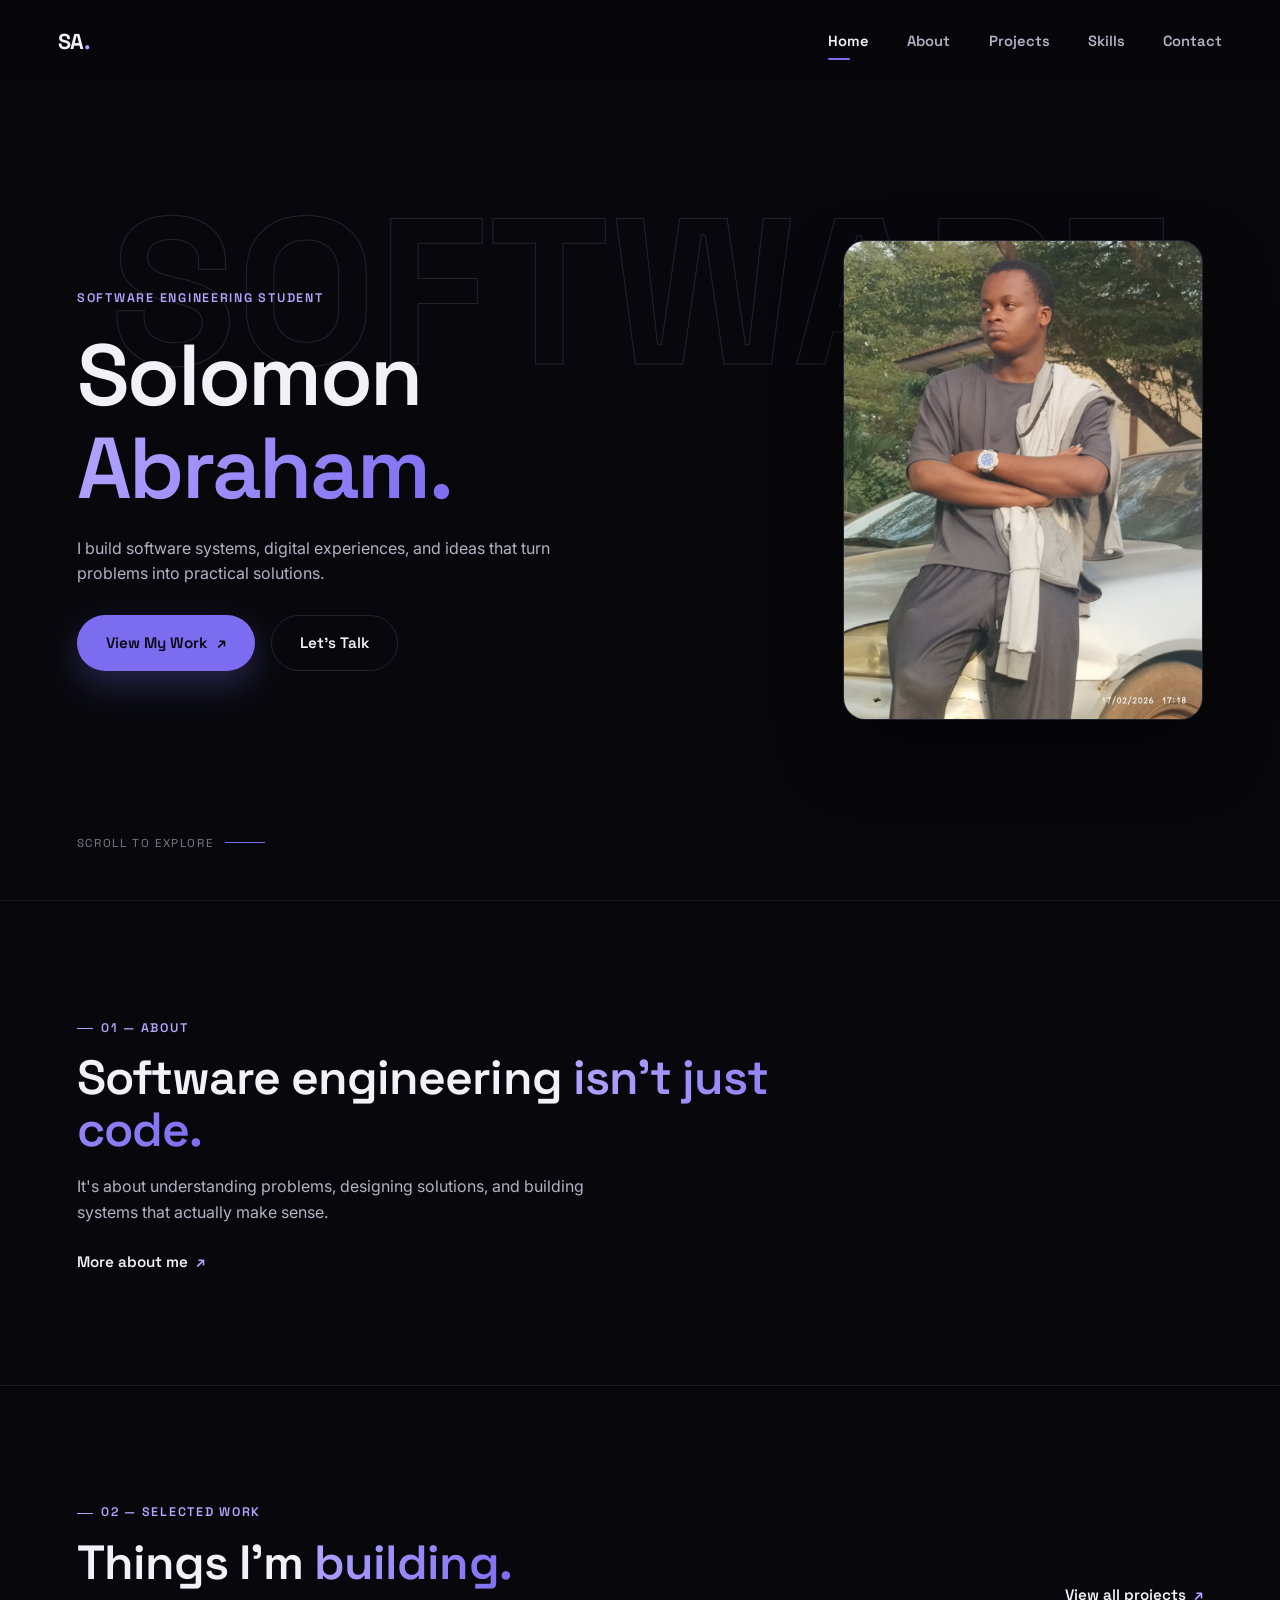
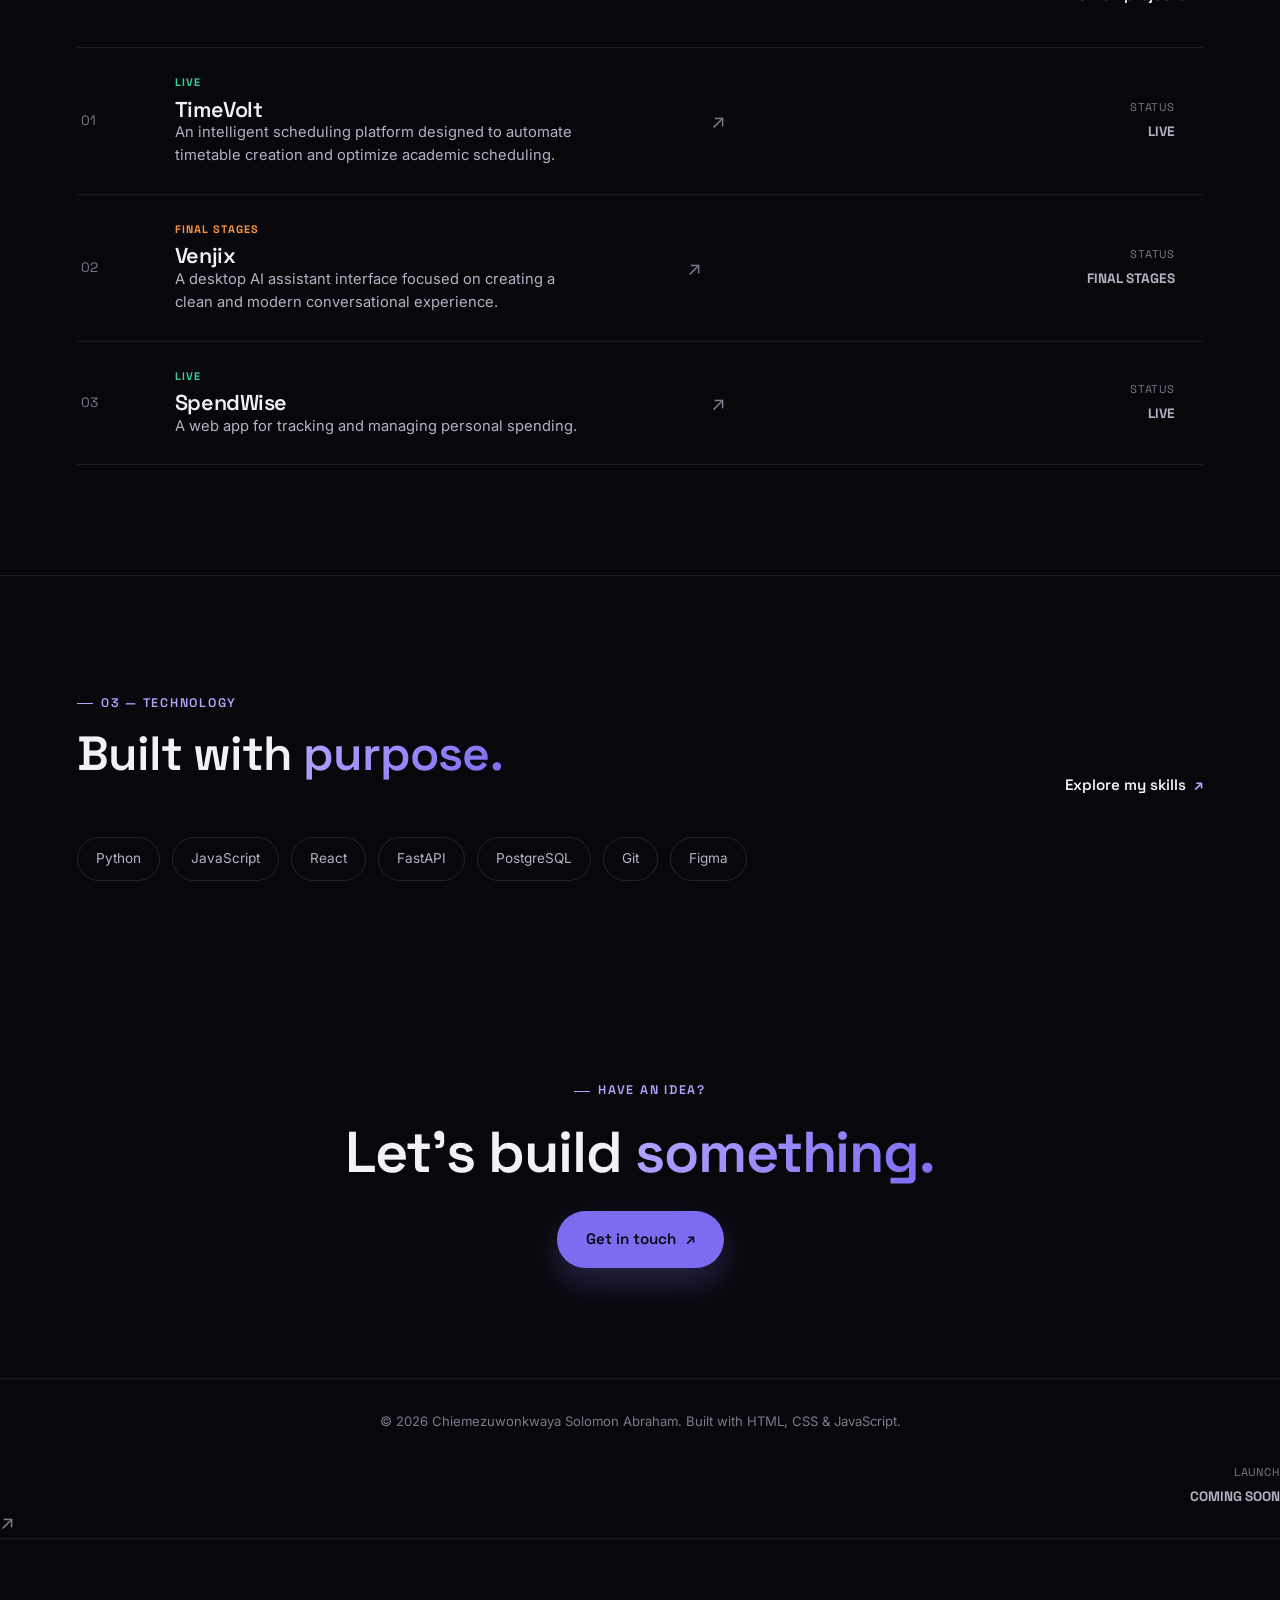
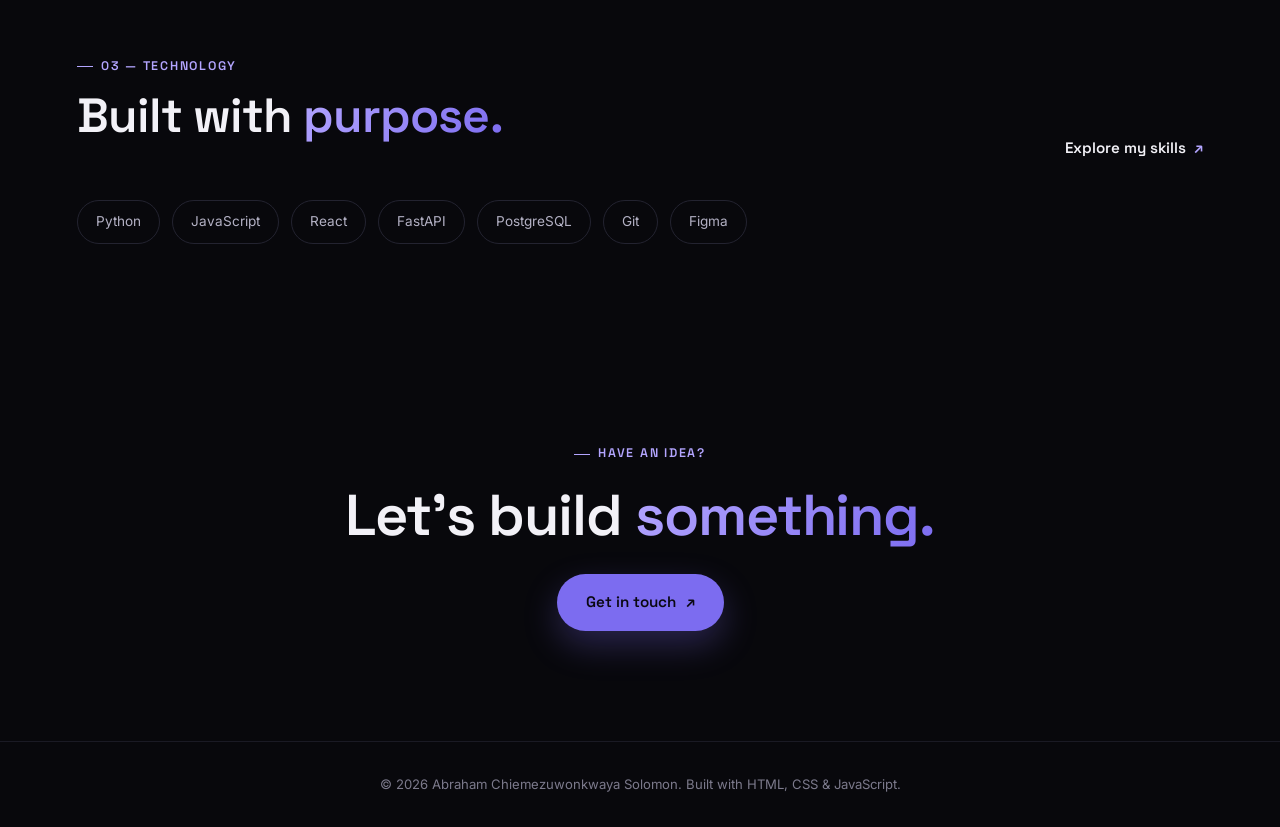
==== commit eae7dbf0: "Update project names and statuses in index.html" ====
--- a/index.html
+++ b/index.html
@@ -58,14 +58,19 @@
 
         </nav>
 
-
-        <button
-            class="menu-toggle"
-            aria-label="Open navigation"
-        >
-            ☰
-        </button>
-
+<button
+    class="menu-toggle"
+    aria-label="Open navigation"
+    aria-expanded="false"
+>
+    <span>
+        ☰
+
+
+
+    </span>
+
+</button>
     </header>
 
 
@@ -92,10 +97,10 @@
 
 
                 <h1>
-                    Abraham
+                    Solomon
 
                     <span>
-                        Solomon.
+                        Abraham.
                     </span>
                 </h1>
 
@@ -138,7 +143,7 @@
 
                 <img
                     src="images/profile/profile.jpg"
-                    alt="Abraham Chiemezuwonkwaya Solomon"
+                    alt="Chiemezuwonkwaya Solomon Abraham"
                 >
 
             </div>
@@ -264,13 +269,73 @@
 
                         <div>
 
+                            <p class="project-status completed">
+                                LIVE
+                            </p>
+
+
+                            <h3>
+                                TimeVolt
+                            </h3>
+
+                        </div>
+
+
+                        <p class="home-project-description">
+
+                            An intelligent scheduling platform
+                            designed to automate timetable creation
+                            and optimize academic scheduling.
+
+                        </p>
+
+                    </div>
+
+
+                    <div class="home-project-launch">
+
+                        <span>
+                            STATUS
+                        </span>
+
+                        <strong>
+                            LIVE
+                        </strong>
+
+                    </div>
+
+
+                    <span class="project-arrow">
+                        ↗
+                    </span>
+
+                </a>
+
+
+
+                <!-- ================= VENJIX ================= -->
+
+                <a
+                    href="projects/venjix.html"
+                    class="home-project-row"
+                >
+
+                    <div class="home-project-number">
+                        02
+                    </div>
+
+
+                    <div class="home-project-details">
+
+                        <div>
+
                             <p class="project-status">
                                 FINAL STAGES
                             </p>
 
 
                             <h3>
-                                TimeVolt
+                                Venjix
                             </h3>
 
                         </div>
@@ -278,9 +343,9 @@
 
                         <p class="home-project-description">
 
-                            An intelligent scheduling platform
-                            designed to automate timetable creation
-                            and optimize academic scheduling.
+                            A desktop AI assistant interface
+                            focused on creating a clean and modern
+                            conversational experience.
 
                         </p>
 
@@ -290,11 +355,11 @@
                     <div class="home-project-launch">
 
                         <span>
-                            LAUNCH
+                            STATUS
                         </span>
 
                         <strong>
-                            2026
+                            FINAL STAGES
                         </strong>
 
                     </div>
@@ -308,70 +373,10 @@
 
 
 
-                <!-- ================= DORMHUB ================= -->
+                <!-- ================= SPENDWISE ================= -->
 
                 <a
-                    href="projects/dormhub.html"
-                    class="home-project-row"
-                >
-
-                    <div class="home-project-number">
-                        02
-                    </div>
-
-
-                    <div class="home-project-details">
-
-                        <div>
-
-                            <p class="project-status">
-                                IN PROGRESS
-                            </p>
-
-
-                            <h3>
-                                DormHub
-                            </h3>
-
-                        </div>
-
-
-                        <p class="home-project-description">
-
-                            A campus hostel management system
-                            designed to connect students, hall
-                            administrators, and hall representatives.
-
-                        </p>
-
-                    </div>
-
-
-                    <div class="home-project-launch">
-
-                        <span>
-                            LAUNCH
-                        </span>
-
-                        <strong>
-                            COMING SOON
-                        </strong>
-
-                    </div>
-
-
-                    <span class="project-arrow">
-                        ↗
-                    </span>
-
-                </a>
-
-
-
-                <!-- ================= VENJIX ================= -->
-
-                <a
-                    href="projects/venjix.html"
+                    href="projects/spendwise.html"
                     class="home-project-row"
                 >
 
@@ -385,12 +390,12 @@
                         <div>
 
                             <p class="project-status completed">
-                                COMPLETED
+                                LIVE
                             </p>
 
 
                             <h3>
-                                Venjix
+                                SpendWise
                             </h3>
 
                         </div>
@@ -398,9 +403,8 @@
 
                         <p class="home-project-description">
 
-                            A desktop AI assistant interface
-                            focused on creating a clean and modern
-                            conversational experience.
+                            A web app for tracking and managing
+                            personal spending.
 
                         </p>
 
@@ -414,67 +418,7 @@
                         </span>
 
                         <strong>
-                            COMPLETED
-                        </strong>
-
-                    </div>
-
-
-                    <span class="project-arrow">
-                        ↗
-                    </span>
-
-                </a>
-
-
-
-                <!-- ================= EWT ================= -->
-
-                <a
-                    href="projects/ewt.html"
-                    class="home-project-row"
-                >
-
-                    <div class="home-project-number">
-                        04
-                    </div>
-
-
-                    <div class="home-project-details">
-
-                        <div>
-
-                            <p class="project-status">
-                                PLANNED
-                            </p>
-
-
-                            <h3>
-                                EWT
-                            </h3>
-
-                        </div>
-
-
-                        <p class="home-project-description">
-
-                            A cross-border digital system focused
-                            on simplifying and managing international
-                            processes.
-
-                        </p>
-
-                    </div>
-
-
-                    <div class="home-project-launch">
-
-                        <span>
-                            LAUNCH
-                        </span>
-
-                        <strong>
-                            COMING SOON
+                            LIVE
                         </strong>
 
                     </div>
@@ -590,6 +534,140 @@
     <footer class="footer">
 
         <p>
+            © 2026 Chiemezuwonkwaya Solomon Abraham.
+            Built with HTML, CSS & JavaScript.
+        </p>
+
+    </footer>
+
+
+    <script src="js/script.js"></script>
+
+</body>
+
+</html>               <div class="home-project-launch">
+
+                        <span>
+                            LAUNCH
+                        </span>
+
+                        <strong>
+                            COMING SOON
+                        </strong>
+
+                    </div>
+
+
+                    <span class="project-arrow">
+                        ↗
+                    </span>
+
+                </a>
+
+            </div>
+
+        </section>
+
+
+
+        <!-- ================= TECHNOLOGY ================= -->
+
+        <section class="home-tech">
+
+            <div class="home-section-heading">
+
+                <div>
+
+                    <p class="section-label">
+                        03 — TECHNOLOGY
+                    </p>
+
+
+                    <h2>
+
+                        Built with
+                        <span>
+                            purpose.
+                        </span>
+
+                    </h2>
+
+                </div>
+
+
+                <a
+                    href="skills.html"
+                    class="text-link"
+                >
+                    Explore my skills
+                    <span>↗</span>
+                </a>
+
+            </div>
+
+
+            <div class="home-tech-list">
+
+                <span>Python</span>
+
+                <span>JavaScript</span>
+
+                <span>React</span>
+
+                <span>FastAPI</span>
+
+                <span>PostgreSQL</span>
+
+                <span>Git</span>
+
+                <span>Figma</span>
+
+            </div>
+
+        </section>
+
+
+
+        <!-- ================= CTA ================= -->
+
+        <section class="home-cta">
+
+            <p class="section-label">
+                HAVE AN IDEA?
+            </p>
+
+
+            <h2>
+
+                Let's build
+
+                <span>
+                    something.
+                </span>
+
+            </h2>
+
+
+            <a
+                href="contact.html"
+                class="cta-button"
+            >
+                Get in touch
+                <span>↗</span>
+            </a>
+
+        </section>
+
+
+    </main>
+
+
+
+    <!-- ================= FOOTER ================= -->
+
+    <footer class="footer">
+
+        <p>
             © 2026 Abraham Chiemezuwonkwaya Solomon.
             Built with HTML, CSS & JavaScript.
         </p>
@@ -601,4 +679,4 @@
 
 </body>
 
-</html>+</html>
--- a/css/style.css
+++ b/css/style.css
@@ -1,14 +1,46 @@
-/* =====================================================
+/* =====================================================================
    SOLOMON ABRAHAM — PORTFOLIO
-   Global Styles
-===================================================== */
-
-
-/* =====================================================
-   1. RESET
-===================================================== */
-
-* {
+   Mobile-first stylesheet
+   Structure:
+     1.  Fonts
+     2.  Reset
+     3.  Tokens (color / type / spacing)
+     4.  Base typography
+     5.  Layout helpers
+     6.  Navigation
+     7.  Buttons & links
+     8.  Home — hero
+     9.  Home — intro / featured work / tech / cta
+     10. Generic page hero (about/projects/skills/contact)
+     11. About page
+     12. Projects listing page
+     13. Case study (project detail) pages
+     14. Skills page
+     15. Contact page
+     16. Footer
+     17. Motion / reveal
+     18. Accessibility & misc
+   Breakpoints (mobile-first, min-width):
+     640px  — large phones / small tablets
+     900px  — tablets / small laptops
+     1200px — desktop
+===================================================================== */
+
+
+/* =====================================================================
+   1. FONTS
+===================================================================== */
+
+@import url("https://fonts.googleapis.com/css2?family=Space+Grotesk:wght@500;600;700&family=Inter:wght@400;500;600;700&display=swap");
+
+
+/* =====================================================================
+   2. RESET
+===================================================================== */
+
+*,
+*::before,
+*::after {
     margin: 0;
     padding: 0;
     box-sizing: border-box;
@@ -16,14 +48,21 @@
 
 html {
     scroll-behavior: smooth;
+    -webkit-text-size-adjust: 100%;
 }
 
 body {
-    font-family: Arial, Helvetica, sans-serif;
-    background: #0a0a0a;
-    color: #f5f5f5;
+    font-family: "Inter", system-ui, -apple-system, sans-serif;
+    background: var(--bg);
+    color: var(--text);
     line-height: 1.6;
     overflow-x: hidden;
+    -webkit-font-smoothing: antialiased;
+}
+
+img {
+    max-width: 100%;
+    display: block;
 }
 
 a {
@@ -33,4290 +72,1933 @@
 
 button {
     font: inherit;
-}
-
-
-/* =====================================================
-   2. COLOR VARIABLES
-===================================================== */
+    color: inherit;
+}
+
+ul,
+ol {
+    list-style: none;
+}
+
+input,
+textarea {
+    font: inherit;
+    color: inherit;
+}
+
+h1, h2, h3, h4 {
+    font-family: "Space Grotesk", "Inter", system-ui, sans-serif;
+    font-weight: 600;
+    line-height: 1.08;
+    letter-spacing: -0.02em;
+}
+
+
+/* =====================================================================
+   3. TOKENS
+===================================================================== */
 
 :root {
-    --background: #0a0a0a;
-    --surface: #111111;
-    --surface-light: #171717;
-
-    --text-primary: #f5f5f5;
-    --text-secondary: #a1a1aa;
-
-    --accent: #6c63ff;
-    --accent-light: #857dff;
-
-    --border: #242424;
-
-    --completed: #4ade80;
-    --final: #facc15;
-    --progress: #fb923c;
-    --planned: #a1a1aa;
-}
-
-
-/* =====================================================
-   3. NAVIGATION
-===================================================== */
+
+    /* surfaces */
+    --bg: #08080c;
+    --bg-alt: #0e0e16;
+    --surface: #121218;
+    --surface-2: #17171f;
+    --border: #232330;
+    --border-soft: #1a1a24;
+
+    /* text */
+    --text: #f2f1f7;
+    --text-soft: #b3b1c4;
+    --text-mute: #7c7a8c;
+
+    /* accent */
+    --accent: #7c6cf0;
+    --accent-2: #b3a5ff;
+    --accent-deep: #5c4fd6;
+    --accent-wash: rgba(124, 108, 240, 0.12);
+
+    /* status */
+    --ok: #34d399;
+    --warn: #fbbf24;
+    --info: #fb923c;
+    --muted: #8b899a;
+
+    /* radius */
+    --r-sm: 8px;
+    --r-md: 14px;
+    --r-lg: 22px;
+
+    /* container */
+    --container: 1180px;
+    --pad: 6%;
+
+    /* shadow */
+    --shadow-lg: 0 30px 70px rgba(0, 0, 0, 0.45);
+}
+
+
+/* =====================================================================
+   4. BASE TYPOGRAPHY
+===================================================================== */
+
+.section-label {
+    display: inline-flex;
+    align-items: center;
+    gap: 8px;
+
+    font-family: "Space Grotesk", sans-serif;
+    font-size: 0.78rem;
+    font-weight: 600;
+    letter-spacing: 0.14em;
+    text-transform: uppercase;
+    color: var(--accent-2);
+}
+
+.section-label::before {
+    content: "";
+    width: 16px;
+    height: 1px;
+    background: var(--accent-2);
+}
+
+h2 span,
+h1 span {
+    color: var(--accent-2);
+    background: linear-gradient(120deg, var(--accent-2), var(--accent));
+    -webkit-background-clip: text;
+    background-clip: text;
+    -webkit-text-fill-color: transparent;
+}
+
+
+/* =====================================================================
+   5. LAYOUT HELPERS
+===================================================================== */
+
+main {
+    overflow-x: clip;
+}
+
+.text-link {
+    display: inline-flex;
+    align-items: center;
+    gap: 8px;
+
+    font-family: "Space Grotesk", sans-serif;
+    font-weight: 600;
+    font-size: 0.95rem;
+    color: var(--text);
+
+    transition: gap 0.25s ease, color 0.25s ease;
+}
+
+.text-link span {
+    transition: transform 0.25s ease;
+    color: var(--accent-2);
+}
+
+.text-link:hover {
+    gap: 12px;
+    color: var(--accent-2);
+}
+
+.text-link:hover span {
+    transform: translate(2px, -2px);
+}
+
+
+/* =====================================================================
+   6. NAVIGATION
+===================================================================== */
 
 .navbar {
     position: fixed;
     top: 0;
     left: 0;
-
-    width: 100%;
-    height: 80px;
-
-    padding: 0 7%;
+    right: 0;
+
+    height: 72px;
 
     display: flex;
     align-items: center;
     justify-content: space-between;
 
-    background: rgba(10, 10, 10, 0.75);
-
+    padding: 0 var(--pad);
+
+    z-index: 1000;
+
+    /* blur lives on a pseudo layer so this element never becomes a
+       containing block for fixed-position descendants (the mobile
+       nav drawer relies on positioning against the viewport) */
+    background: transparent;
+}
+
+.navbar::before {
+    content: "";
+    position: absolute;
+    inset: 0;
+
+    background: rgba(8, 8, 12, 0.7);
     border-bottom: 1px solid transparent;
-
-    backdrop-filter: blur(14px);
-    -webkit-backdrop-filter: blur(14px);
+    backdrop-filter: blur(16px);
+    -webkit-backdrop-filter: blur(16px);
+
+    transition: background 0.3s ease, border-color 0.3s ease;
+
+    z-index: -1;
+}
+
+.navbar.navbar-scrolled::before {
+    background: rgba(8, 8, 12, 0.92);
+    border-color: var(--border);
+}
+
+.logo {
+    position: relative;
+    z-index: 1;
+
+    font-family: "Space Grotesk", sans-serif;
+    font-size: 1.35rem;
+    font-weight: 700;
+    letter-spacing: -0.02em;
+}
+
+.logo span {
+    color: var(--accent-2);
+}
+
+.nav-links {
+    position: fixed;
+    top: 0;
+    right: 0;
+
+    width: min(78vw, 340px);
+    height: 100dvh;
+
+    display: flex;
+    flex-direction: column;
+    align-items: flex-start;
+    justify-content: center;
+    gap: 26px;
+
+    padding: 32px 40px;
+
+    background: var(--bg-alt);
+    border-left: 1px solid var(--border);
+
+    transform: translateX(100%);
+    transition: transform 0.4s cubic-bezier(0.65, 0, 0.35, 1);
 
     z-index: 1000;
-
-    transition:
-        height 0.35s ease,
-        background 0.35s ease,
-        border-color 0.35s ease;
-}
-
-.navbar.scrolled {
-    height: 68px;
-    background: rgba(10, 10, 10, 0.92);
-    border-color: var(--border);
-}
-
-
-/* Logo */
-
-.logo {
-    font-size: 1.5rem;
-    font-weight: 800;
-    letter-spacing: -1px;
-}
-
-.logo span {
-    color: var(--accent);
-}
-
-
-/* Navigation links */
-
-.nav-links {
-    display: flex;
-    align-items: center;
-    gap: 2rem;
+}
+
+.nav-links.nav-open {
+    transform: translateX(0);
 }
 
 .nav-links a {
     position: relative;
 
-    color: var(--text-secondary);
-
-    font-size: 0.9rem;
-    font-weight: 500;
-
-    transition: color 0.3s ease;
-}
-
-.nav-links a:hover,
-.nav-links a.active {
-    color: var(--text-primary);
-}
-
-.nav-links a::after {
+    font-family: "Space Grotesk", sans-serif;
+    font-size: 1.15rem;
+    font-weight: 600;
+    color: var(--text-soft);
+
+    transition: color 0.25s ease;
+}
+
+.nav-links a.active,
+.nav-links a:hover {
+    color: var(--text);
+}
+
+.nav-links a.active::after {
     content: "";
-
     position: absolute;
-
     left: 0;
-    bottom: -8px;
-
-    width: 0;
+    bottom: -6px;
+    width: 22px;
     height: 2px;
-
     background: var(--accent);
-
-    transition: width 0.3s ease;
-}
-
-.nav-links a:hover::after,
-.nav-links a.active::after {
-    width: 100%;
-}
-
-
-/* Mobile menu button */
+    border-radius: 2px;
+}
 
 .menu-toggle {
-    display: none;
-
-    border: none;
-    background: transparent;
-
-    color: var(--text-primary);
-
-    font-size: 1.5rem;
-
-    cursor: pointer;
-}
-
-
-/* =====================================================
-   4. HERO
-===================================================== */
-
-.hero {
     position: relative;
-
-    min-height: 100vh;
-
-    padding: 150px 7% 100px;
-
-    display: grid;
-    grid-template-columns: 1.1fr 0.9fr;
-
-    align-items: center;
-
-    gap: 80px;
-
-    overflow: hidden;
-}
-
-
-/* Background glow */
-
-.hero::before {
-    content: "";
-
-    position: absolute;
-
-    width: 500px;
-    height: 500px;
-
-    top: 10%;
-    right: -180px;
-
-    background: rgba(108, 99, 255, 0.12);
-
-    filter: blur(120px);
-
-    border-radius: 50%;
-
-    animation: backgroundFloat 8s ease-in-out infinite alternate;
-
-    pointer-events: none;
-}
-
-
-/* Hero content */
-
-.hero-content {
-    position: relative;
-    z-index: 2;
-
-    animation: heroContentIn 0.9s ease forwards;
-}
-
-.hero-label {
-    margin-bottom: 1.2rem;
-
-    color: var(--accent-light);
-
-    font-size: 0.8rem;
-    font-weight: 700;
-
-    letter-spacing: 3px;
-}
-
-.hero h1 {
-    max-width: 750px;
-
-    font-size: clamp(3.5rem, 7vw, 6.5rem);
-
-    line-height: 0.98;
-
-    letter-spacing: -5px;
-
-    margin-bottom: 2rem;
-}
-
-.hero h1 span {
-    display: block;
-
-    color: var(--accent);
-}
-
-.hero-description {
-    max-width: 620px;
-
-    color: var(--text-secondary);
-
-    font-size: 1.05rem;
-
-    line-height: 1.8;
-
-    margin-bottom: 2.5rem;
-}
-
-
-/* =====================================================
-   5. BUTTONS
-===================================================== */
-
-.hero-buttons {
-    display: flex;
-    flex-wrap: wrap;
-
-    gap: 1rem;
-
-    margin-bottom: 2rem;
-}
-
-.btn {
-    display: inline-flex;
-
+    z-index: 1001;
+
+    display: flex;
     align-items: center;
     justify-content: center;
 
-    min-height: 50px;
-
-    padding: 0 1.5rem;
-
-    border-radius: 8px;
-
+    width: 42px;
+    height: 42px;
+
+    border: 1px solid var(--border);
+    border-radius: var(--r-sm);
+    background: var(--surface);
+
+    font-size: 1.1rem;
+    line-height: 1;
+
+    cursor: pointer;
+    transition: border-color 0.25s ease, background 0.25s ease;
+}
+
+.menu-toggle span {
+    pointer-events: none;
+}
+
+.menu-toggle:hover {
+    border-color: var(--accent);
+}
+
+.nav-scrim {
+    position: fixed;
+    inset: 0;
+
+    background: rgba(4, 4, 8, 0.55);
+    backdrop-filter: blur(2px);
+
+    opacity: 0;
+    visibility: hidden;
+    transition: opacity 0.35s ease, visibility 0.35s ease;
+
+    z-index: 999;
+}
+
+.nav-scrim.nav-open {
+    opacity: 1;
+    visibility: visible;
+}
+
+body.menu-locked {
+    overflow: hidden;
+}
+
+@media (min-width: 900px) {
+
+    .navbar {
+        height: 84px;
+        padding: 0 4.5%;
+    }
+
+    .menu-toggle {
+        display: none;
+    }
+
+    .nav-scrim {
+        display: none;
+    }
+
+    .nav-links {
+        position: static;
+        width: auto;
+        height: auto;
+
+        flex-direction: row;
+        align-items: center;
+        gap: 2.4rem;
+
+        padding: 0;
+
+        background: transparent;
+        border-left: none;
+
+        transform: none;
+    }
+
+    .nav-links a {
+        font-size: 0.92rem;
+        color: var(--text-soft);
+    }
+
+}
+
+
+/* =====================================================================
+   7. BUTTONS & LINKS
+===================================================================== */
+
+.hero-button,
+.btn,
+.cta-button,
+.submit-button,
+.email-cta {
+    display: inline-flex;
+    align-items: center;
+    justify-content: center;
+    gap: 10px;
+
+    font-family: "Space Grotesk", sans-serif;
+    font-weight: 600;
+    font-size: 0.95rem;
+
+    padding: 15px 28px;
+    border-radius: 999px;
+
+    cursor: pointer;
+    border: 1px solid transparent;
+
+    transition: transform 0.25s ease, background 0.25s ease, border-color 0.25s ease, box-shadow 0.25s ease;
+}
+
+.hero-button.primary,
+.btn-primary,
+.cta-button,
+.submit-button {
+    background: var(--accent);
+    color: #0a0812;
+    box-shadow: 0 14px 34px rgba(124, 108, 240, 0.28);
+}
+
+.hero-button.primary:hover,
+.btn-primary:hover,
+.cta-button:hover,
+.submit-button:hover {
+    transform: translateY(-2px);
+    background: var(--accent-2);
+    box-shadow: 0 18px 40px rgba(124, 108, 240, 0.38);
+}
+
+.hero-button.secondary {
+    background: transparent;
+    color: var(--text);
+    border-color: var(--border);
+}
+
+.hero-button.secondary:hover {
+    border-color: var(--accent);
+    transform: translateY(-2px);
+}
+
+.email-cta {
+    background: transparent;
+    border-color: var(--border);
+    color: var(--text);
+}
+
+.email-cta:hover {
+    border-color: var(--accent);
+    transform: translateY(-2px);
+}
+
+.project-link {
+    display: inline-flex;
+    align-items: center;
+    gap: 8px;
+
+    font-family: "Space Grotesk", sans-serif;
+    font-weight: 600;
+    font-size: 0.92rem;
+    color: var(--text);
+
+    padding-bottom: 3px;
+    border-bottom: 1px solid var(--border);
+
+    transition: border-color 0.25s ease, gap 0.25s ease, color 0.25s ease;
+}
+
+.project-link:hover {
+    gap: 12px;
+    border-color: var(--accent);
+    color: var(--accent-2);
+}
+
+.back-link {
+    display: inline-flex;
+    align-items: center;
+    gap: 8px;
+
+    font-family: "Space Grotesk", sans-serif;
+    font-size: 0.85rem;
+    font-weight: 600;
+    color: var(--text-soft);
+
+    margin-bottom: 28px;
+
+    transition: color 0.25s ease, gap 0.25s ease;
+}
+
+.back-link:hover {
+    gap: 12px;
+    color: var(--accent-2);
+}
+
+
+/* =====================================================================
+   8. HOME — HERO
+===================================================================== */
+
+.home-hero {
+    position: relative;
+
+    display: flex;
+    flex-direction: column;
+    gap: 44px;
+
+    padding: 128px var(--pad) 70px;
+
+    min-height: 100dvh;
+    justify-content: center;
+}
+
+.hero-background-text {
+    position: absolute;
+    top: 14%;
+    left: 50%;
+    transform: translateX(-50%);
+
+    font-family: "Space Grotesk", sans-serif;
+    font-size: clamp(4.5rem, 24vw, 13rem);
+    font-weight: 700;
+    color: transparent;
+    -webkit-text-stroke: 1px var(--border);
+
+    white-space: nowrap;
+    pointer-events: none;
+    user-select: none;
+
+    z-index: 0;
+}
+
+.home-hero-content {
+    position: relative;
+    z-index: 1;
+
+    display: flex;
+    flex-direction: column;
+    align-items: flex-start;
+    gap: 20px;
+}
+
+.home-hero .hero-label {
+    font-family: "Space Grotesk", sans-serif;
+    font-size: 0.78rem;
+    font-weight: 600;
+    letter-spacing: 0.14em;
+    text-transform: uppercase;
+    color: var(--accent-2);
+}
+
+.home-hero h1 {
+    font-size: clamp(2.6rem, 11vw, 5.4rem);
+    letter-spacing: -0.03em;
+}
+
+.home-hero h1 span {
+    display: block;
+}
+
+.hero-description {
+    max-width: 480px;
+    font-size: 1rem;
+    color: var(--text-soft);
+}
+
+.hero-actions {
+    display: flex;
+    flex-wrap: wrap;
+    gap: 14px;
+    margin-top: 8px;
+}
+
+.hero-image {
+    position: relative;
+    z-index: 1;
+
+    width: min(280px, 62vw);
+    margin-inline: auto;
+
+    aspect-ratio: 3 / 4;
+    border-radius: var(--r-lg);
+    overflow: hidden;
+
+    border: 1px solid var(--border);
+    box-shadow: var(--shadow-lg);
+}
+
+.hero-image img {
+    width: 100%;
+    height: 100%;
+    object-fit: cover;
+}
+
+.hero-scroll {
+    position: relative;
+    z-index: 1;
+
+    display: none;
+
+    align-items: center;
+    gap: 12px;
+
+    font-family: "Space Grotesk", sans-serif;
+    font-size: 0.72rem;
+    letter-spacing: 0.14em;
+    text-transform: uppercase;
+    color: var(--text-mute);
+}
+
+.scroll-line {
+    width: 40px;
+    height: 1px;
+    background: var(--border);
+    position: relative;
+    overflow: hidden;
+}
+
+.scroll-line::after {
+    content: "";
+    position: absolute;
+    inset: 0;
+    background: var(--accent);
+    animation: scrollLine 2.4s ease-in-out infinite;
+}
+
+@keyframes scrollLine {
+    0% { transform: translateX(-100%); }
+    50% { transform: translateX(0); }
+    100% { transform: translateX(100%); }
+}
+
+@media (min-width: 640px) {
+
+    .hero-actions {
+        gap: 16px;
+    }
+
+}
+
+@media (min-width: 900px) {
+
+    .home-hero {
+        flex-direction: row;
+        align-items: center;
+        justify-content: space-between;
+        gap: 60px;
+
+        padding: 150px var(--pad) 90px;
+    }
+
+    .home-hero-content {
+        max-width: 620px;
+    }
+
+    .hero-image {
+        width: min(360px, 32vw);
+        margin-inline: 0;
+        flex-shrink: 0;
+    }
+
+    .hero-scroll {
+        display: flex;
+        position: absolute;
+        left: var(--pad);
+        bottom: 48px;
+    }
+
+}
+
+
+/* =====================================================================
+   9. HOME — INTRO / FEATURED WORK / TECH / CTA
+===================================================================== */
+
+.home-intro,
+.home-projects,
+.home-tech {
+    padding: 80px var(--pad);
+    border-top: 1px solid var(--border-soft);
+}
+
+.intro-content h2,
+.home-section-heading h2 {
+    font-size: clamp(1.9rem, 5.5vw, 3rem);
+    margin-top: 14px;
+    margin-bottom: 18px;
+}
+
+.intro-content {
+    max-width: 720px;
+}
+
+.intro-label {
+    margin-bottom: 4px;
+}
+
+.intro-content p {
+    color: var(--text-soft);
+    max-width: 520px;
+    margin-bottom: 24px;
+}
+
+.home-section-heading {
+    display: flex;
+    flex-direction: column;
+    gap: 22px;
+    margin-bottom: 40px;
+}
+
+.home-project-list {
+    display: flex;
+    flex-direction: column;
+}
+
+.home-project-row {
+    display: grid;
+    grid-template-columns: auto 1fr auto;
+    align-items: center;
+    gap: 18px;
+
+    padding: 26px 4px;
+    border-top: 1px solid var(--border-soft);
+
+    transition: padding-left 0.3s ease, background 0.3s ease;
+}
+
+.home-project-list a:last-child {
+    border-bottom: 1px solid var(--border-soft);
+}
+
+.home-project-row:hover {
+    padding-left: 14px;
+    background: var(--accent-wash);
+}
+
+.home-project-number {
+    font-family: "Space Grotesk", sans-serif;
+    font-size: 0.85rem;
+    color: var(--text-mute);
+}
+
+.home-project-details h3 {
+    font-size: 1.35rem;
+    margin-top: 6px;
+}
+
+.project-status {
+    font-family: "Space Grotesk", sans-serif;
+    font-size: 0.68rem;
+    font-weight: 700;
+    letter-spacing: 0.1em;
+    text-transform: uppercase;
+    color: var(--info);
+}
+
+.project-status.completed {
+    color: var(--ok);
+}
+
+.home-project-description {
+    display: none;
+}
+
+.home-project-launch {
+    display: none;
+    flex-direction: column;
+    align-items: flex-end;
+    gap: 4px;
+
+    font-family: "Space Grotesk", sans-serif;
+    font-size: 0.7rem;
+    letter-spacing: 0.08em;
+    text-transform: uppercase;
+    color: var(--text-mute);
+    text-align: right;
+}
+
+.home-project-launch strong {
+    font-size: 0.85rem;
+    color: var(--text-soft);
+    text-transform: none;
+    letter-spacing: 0;
+}
+
+.project-arrow {
+    grid-row: 1 / -1;
+    grid-column: 3;
+
+    font-size: 1.2rem;
+    color: var(--text-mute);
+
+    transition: transform 0.3s ease, color 0.3s ease;
+}
+
+.home-project-row:hover .project-arrow {
+    transform: translate(4px, -4px);
+    color: var(--accent-2);
+}
+
+.home-tech-list {
+    display: flex;
+    flex-wrap: wrap;
+    gap: 12px;
+}
+
+.home-tech-list span {
+    padding: 10px 18px;
+    border-radius: 999px;
+    border: 1px solid var(--border);
+
+    font-size: 0.85rem;
+    color: var(--text-soft);
+
+    transition: border-color 0.25s ease, color 0.25s ease;
+}
+
+.home-tech-list span:hover {
+    border-color: var(--accent);
+    color: var(--text);
+}
+
+.home-cta {
+    padding: 90px var(--pad) 110px;
+    text-align: center;
+
+    display: flex;
+    flex-direction: column;
+    align-items: center;
+    gap: 20px;
+}
+
+.home-cta h2 {
+    font-size: clamp(2.1rem, 7vw, 3.6rem);
+}
+
+.home-cta .cta-button {
+    margin-top: 8px;
+}
+
+@media (min-width: 640px) {
+
+    .home-project-row {
+        grid-template-columns: 60px 1fr auto auto;
+        gap: 24px;
+    }
+
+    .home-project-description {
+        display: block;
+        grid-column: 1 / -1;
+        color: var(--text-soft);
+        font-size: 0.92rem;
+        max-width: 520px;
+    }
+
+    .home-project-launch {
+        display: flex;
+    }
+
+}
+
+@media (min-width: 900px) {
+
+    .home-intro,
+    .home-projects,
+    .home-tech {
+        padding: 110px var(--pad);
+    }
+
+    .home-section-heading {
+        flex-direction: row;
+        align-items: flex-end;
+        justify-content: space-between;
+    }
+
+    .home-project-row {
+        grid-template-columns: 70px 1.3fr 1fr auto auto;
+        align-items: center;
+    }
+
+    .home-project-description {
+        grid-column: auto;
+        max-width: 420px;
+    }
+
+}
+
+
+/* =====================================================================
+   10. GENERIC PAGE HERO
+===================================================================== */
+
+.page-hero,
+.projects-hero,
+.skills-hero,
+.contact-hero,
+.case-hero {
+    position: relative;
+
+    padding: 128px var(--pad) 56px;
+
+    background:
+        radial-gradient(circle at 80% 20%, var(--accent-wash), transparent 45%);
+
+    border-bottom: 1px solid var(--border-soft);
+}
+
+.page-hero-content,
+.projects-hero-content,
+.skills-hero-content,
+.contact-hero-content,
+.case-hero-content {
+    max-width: 760px;
+}
+
+.page-hero h1,
+.projects-hero h1,
+.skills-hero h1,
+.contact-hero h1,
+.case-hero h1 {
+    font-size: clamp(2.4rem, 9vw, 4.6rem);
+    margin: 14px 0 20px;
+}
+
+.page-hero > p,
+.page-hero-content > p,
+.projects-hero-content > p,
+.skills-hero-content > p,
+.contact-hero-content > p {
+    color: var(--text-soft);
+    max-width: 540px;
+    font-size: 1rem;
+}
+
+.projects-hero {
+    display: flex;
+    flex-direction: column;
+    gap: 28px;
+}
+
+.projects-count {
+    display: flex;
+    align-items: baseline;
+    gap: 14px;
+}
+
+.projects-count span {
+    font-family: "Space Grotesk", sans-serif;
+    font-size: 2.6rem;
+    font-weight: 700;
+    color: var(--accent-2);
+}
+
+.projects-count p {
+    font-size: 0.72rem;
+    letter-spacing: 0.1em;
+    color: var(--text-mute);
+    line-height: 1.4;
+}
+
+@media (min-width: 900px) {
+
+    .page-hero,
+    .projects-hero,
+    .skills-hero,
+    .contact-hero,
+    .case-hero {
+        padding: 168px var(--pad) 80px;
+    }
+
+    .projects-hero {
+        flex-direction: row;
+        align-items: flex-end;
+        justify-content: space-between;
+    }
+
+}
+
+
+/* =====================================================================
+   11. ABOUT PAGE
+===================================================================== */
+
+.about-section {
+    padding: 70px var(--pad);
+}
+
+.about-section.dark-section {
+    background: var(--bg-alt);
+    border-top: 1px solid var(--border-soft);
+    border-bottom: 1px solid var(--border-soft);
+}
+
+.about-grid {
+    display: flex;
+    flex-direction: column;
+    gap: 28px;
+}
+
+.about-intro h2 {
+    font-size: clamp(1.9rem, 5.5vw, 2.8rem);
+    margin-top: 10px;
+}
+
+.about-text {
+    display: flex;
+    flex-direction: column;
+    gap: 18px;
+    color: var(--text-soft);
+    max-width: 620px;
+}
+
+.section-heading {
+    max-width: 640px;
+    margin-bottom: 40px;
+}
+
+.section-heading h2 {
+    font-size: clamp(1.9rem, 5.5vw, 2.8rem);
+    margin: 12px 0 16px;
+}
+
+.section-heading p {
+    color: var(--text-soft);
+}
+
+.interest-grid {
+    display: grid;
+    grid-template-columns: 1fr;
+    gap: 18px;
+}
+
+.interest-card {
+    padding: 28px;
+    border: 1px solid var(--border);
+    border-radius: var(--r-md);
+    background: var(--surface);
+
+    transition: border-color 0.3s ease, transform 0.3s ease;
+}
+
+.interest-card:hover {
+    border-color: var(--accent);
+    transform: translateY(-4px);
+}
+
+.interest-number {
+    font-family: "Space Grotesk", sans-serif;
+    font-size: 0.8rem;
+    color: var(--accent-2);
+    margin-bottom: 14px;
+}
+
+.interest-card h3 {
+    font-size: 1.15rem;
+    margin-bottom: 10px;
+}
+
+.interest-card p {
+    color: var(--text-soft);
+    font-size: 0.92rem;
+}
+
+.focus-section {
+    padding: 90px var(--pad) 110px;
+    text-align: center;
+}
+
+.focus-content {
+    max-width: 640px;
+    margin-inline: auto;
+
+    display: flex;
+    flex-direction: column;
+    align-items: center;
+    gap: 18px;
+}
+
+.focus-content h2 {
+    font-size: clamp(2rem, 6.5vw, 3.2rem);
+}
+
+.focus-content > p {
+    color: var(--text-soft);
+}
+
+.focus-content .btn {
+    margin-top: 10px;
+}
+
+@media (min-width: 700px) {
+
+    .interest-grid {
+        grid-template-columns: repeat(2, 1fr);
+    }
+
+}
+
+@media (min-width: 900px) {
+
+    .about-section {
+        padding: 110px var(--pad);
+    }
+
+    .about-grid {
+        flex-direction: row;
+        gap: 80px;
+    }
+
+    .about-intro {
+        flex: 0 0 320px;
+    }
+
+}
+
+
+/* =====================================================================
+   12. PROJECTS LISTING PAGE
+===================================================================== */
+
+.projects-list {
+    padding: 20px var(--pad) 40px;
+
+    display: flex;
+    flex-direction: column;
+    gap: 64px;
+}
+
+.project-feature {
+    display: flex;
+    flex-direction: column;
+    gap: 26px;
+}
+
+.project-feature-image {
+    position: relative;
+}
+
+.project-image {
+    aspect-ratio: 16 / 11;
+    border-radius: var(--r-md);
+    overflow: hidden;
+    border: 1px solid var(--border);
+    background: var(--surface);
+}
+
+.project-image img {
+    width: 100%;
+    height: 100%;
+    object-fit: cover;
+    object-position: top;
+}
+
+.coming-soon-image {
+    display: flex;
+    align-items: center;
+    justify-content: center;
+    text-align: center;
+    padding: 24px;
+
+    background:
+        repeating-linear-gradient(
+            135deg,
+            var(--surface),
+            var(--surface) 12px,
+            var(--surface-2) 12px,
+            var(--surface-2) 24px
+        );
+}
+
+.coming-soon-image span {
+    font-family: "Space Grotesk", sans-serif;
+    font-size: 0.8rem;
+    letter-spacing: 0.1em;
+    color: var(--text-mute);
+}
+
+.project-index {
+    position: absolute;
+    top: 16px;
+    left: 16px;
+
+    padding: 6px 12px;
+    border-radius: 999px;
+
+    background: rgba(8, 8, 12, 0.75);
+    backdrop-filter: blur(6px);
+    border: 1px solid var(--border);
+
+    font-family: "Space Grotesk", sans-serif;
+    font-size: 0.75rem;
+    color: var(--text-soft);
+}
+
+.project-meta {
+    display: flex;
+    flex-wrap: wrap;
+    align-items: center;
+    gap: 12px;
+    margin-bottom: 14px;
+}
+
+.project-meta > span:not(.status) {
+    font-size: 0.82rem;
+    color: var(--text-mute);
+}
+
+.status {
+    display: inline-flex;
+    align-items: center;
+    gap: 6px;
+
+    padding: 5px 12px;
+    border-radius: 999px;
+
+    font-family: "Space Grotesk", sans-serif;
+    font-size: 0.7rem;
+    font-weight: 600;
+    letter-spacing: 0.04em;
+
+    border: 1px solid currentColor;
+}
+
+.status::before {
+    content: "";
+    width: 6px;
+    height: 6px;
+    border-radius: 50%;
+    background: currentColor;
+}
+
+.status.completed { color: var(--ok); }
+.status.final { color: var(--warn); }
+.status.progress { color: var(--info); }
+.status.planned { color: var(--muted); }
+
+.project-feature-content h2 {
+    font-size: clamp(1.6rem, 5vw, 2.1rem);
+    margin-bottom: 12px;
+}
+
+.project-feature-content p {
+    color: var(--text-soft);
+    max-width: 520px;
+    margin-bottom: 18px;
+}
+
+.tech-list {
+    display: flex;
+    flex-wrap: wrap;
+    gap: 8px;
+    margin-bottom: 22px;
+}
+
+.tech-list span {
+    padding: 6px 13px;
+    border-radius: 999px;
+    border: 1px solid var(--border);
+    font-size: 0.78rem;
+    color: var(--text-soft);
+}
+
+.project-bottom {
+    padding: 90px var(--pad) 110px;
+    text-align: center;
+
+    display: flex;
+    flex-direction: column;
+    align-items: center;
+    gap: 16px;
+}
+
+.project-bottom h2 {
+    font-size: clamp(2rem, 6.5vw, 3.2rem);
+}
+
+.project-bottom p {
+    color: var(--text-soft);
+    max-width: 480px;
+}
+
+@media (min-width: 900px) {
+
+    .projects-list {
+        padding: 40px var(--pad) 60px;
+        gap: 100px;
+    }
+
+    .project-feature {
+        flex-direction: row;
+        align-items: center;
+        gap: 70px;
+    }
+
+    .project-feature.reverse {
+        flex-direction: row-reverse;
+    }
+
+    .project-feature-image,
+    .project-feature-content {
+        flex: 1 1 0;
+        min-width: 0;
+    }
+
+}
+
+
+/* =====================================================================
+   13. CASE STUDY (PROJECT DETAIL) PAGES
+===================================================================== */
+
+.case-status {
+    display: flex;
+    align-items: center;
+    gap: 12px;
+    margin-bottom: 18px;
+
+    font-size: 0.85rem;
+    color: var(--text-mute);
+}
+
+.case-hero-content p {
+    margin-top: 4px;
+}
+
+.case-overview {
+    padding: 70px var(--pad);
+
+    display: flex;
+    flex-direction: column;
+    gap: 26px;
+
+    border-bottom: 1px solid var(--border-soft);
+}
+
+.case-overview-title h2 {
+    font-size: clamp(1.9rem, 5.5vw, 2.8rem);
+    margin-top: 10px;
+}
+
+.case-overview-text {
+    display: flex;
+    flex-direction: column;
+    gap: 16px;
+    color: var(--text-soft);
+    max-width: 620px;
+}
+
+.case-gallery {
+    padding: 70px var(--pad);
+    border-bottom: 1px solid var(--border-soft);
+}
+
+.gallery-heading {
+    margin-bottom: 34px;
+}
+
+.gallery-heading h2 {
+    font-size: clamp(1.9rem, 5.5vw, 2.6rem);
+    margin-top: 10px;
+}
+
+.case-image {
+    border-radius: var(--r-md);
+    overflow: hidden;
+    border: 1px solid var(--border);
+    background: var(--surface);
+    margin-bottom: 18px;
+}
+
+.case-image img,
+.image-placeholder {
+    width: 100%;
+    display: block;
+}
+
+.image-placeholder {
+    aspect-ratio: 16 / 10;
+    background:
+        repeating-linear-gradient(
+            135deg,
+            var(--surface),
+            var(--surface) 12px,
+            var(--surface-2) 12px,
+            var(--surface-2) 24px
+        );
+}
+
+.case-image-grid {
+    display: grid;
+    grid-template-columns: 1fr;
+    gap: 18px;
+}
+
+.case-image-grid .case-image {
+    margin-bottom: 0;
+}
+
+.case-tech {
+    padding: 70px var(--pad);
+
+    display: flex;
+    flex-direction: column;
+    gap: 34px;
+}
+
+.case-tech h2 {
+    font-size: clamp(1.9rem, 5.5vw, 2.6rem);
+    margin-top: 10px;
+}
+
+.technology-list {
+    display: flex;
+    flex-direction: column;
+    gap: 14px;
+}
+
+.technology-item {
+    display: flex;
+    align-items: baseline;
+    justify-content: space-between;
+    gap: 16px;
+
+    padding: 18px 20px;
+    border: 1px solid var(--border);
+    border-radius: var(--r-sm);
+}
+
+.technology-item strong {
+    font-family: "Space Grotesk", sans-serif;
+    font-size: 1rem;
+}
+
+.technology-item span {
+    font-size: 0.82rem;
+    color: var(--text-mute);
+    text-align: right;
+}
+
+.next-project {
+    padding: 70px var(--pad) 100px;
+    text-align: center;
+
+    display: flex;
+    flex-direction: column;
+    align-items: center;
+    gap: 14px;
+}
+
+.next-project h2 {
+    display: inline-flex;
+    align-items: center;
+    gap: 10px;
+    font-size: clamp(1.8rem, 6vw, 2.6rem);
+}
+
+.next-project h2 span {
+    transition: transform 0.3s ease;
+}
+
+.next-project a:hover h2 span {
+    transform: translate(4px, -4px);
+}
+
+@media (min-width: 640px) {
+
+    .case-image-grid {
+        grid-template-columns: 1fr 1fr;
+    }
+
+}
+
+@media (min-width: 900px) {
+
+    .case-overview,
+    .case-gallery,
+    .case-tech {
+        padding: 100px var(--pad);
+    }
+
+    .case-overview {
+        flex-direction: row;
+        gap: 90px;
+    }
+
+    .case-overview-title {
+        flex: 0 0 320px;
+    }
+
+    .technology-list {
+        flex-direction: row;
+    }
+
+    .technology-item {
+        flex: 1;
+        flex-direction: column;
+        align-items: flex-start;
+        gap: 8px;
+    }
+
+    .technology-item span {
+        text-align: left;
+    }
+
+}
+
+
+/* =====================================================================
+   14. SKILLS PAGE
+===================================================================== */
+
+.skills-section {
+    padding: 70px var(--pad);
+}
+
+.skills-section.dark-skills {
+    background: var(--bg-alt);
+    border-top: 1px solid var(--border-soft);
+    border-bottom: 1px solid var(--border-soft);
+}
+
+.skills-section-heading {
+    display: flex;
+    flex-direction: column;
+    gap: 16px;
+    margin-bottom: 36px;
+}
+
+.skills-section-heading h2 {
+    font-size: clamp(1.9rem, 5.5vw, 2.6rem);
+    margin-top: 10px;
+}
+
+.skills-section-heading > p {
+    color: var(--text-soft);
+    max-width: 420px;
+}
+
+.skills-list {
+    display: flex;
+    flex-direction: column;
+}
+
+.skill-row {
+    display: flex;
+    flex-direction: column;
+    gap: 10px;
+
+    padding: 22px 4px;
+    border-top: 1px solid var(--border-soft);
+}
+
+.skills-list .skill-row:last-child {
+    border-bottom: 1px solid var(--border-soft);
+}
+
+.skill-name {
+    display: flex;
+    align-items: baseline;
+    gap: 14px;
+}
+
+.skill-number {
+    font-family: "Space Grotesk", sans-serif;
+    font-size: 0.8rem;
+    color: var(--text-mute);
+}
+
+.skill-name h3 {
+    font-size: 1.2rem;
+}
+
+.skill-row > p {
+    color: var(--text-soft);
+    font-size: 0.9rem;
+}
+
+.skill-type {
+    font-family: "Space Grotesk", sans-serif;
+    font-size: 0.68rem;
+    letter-spacing: 0.1em;
+    color: var(--accent-2);
+}
+
+.framework-grid {
+    display: grid;
+    grid-template-columns: 1fr;
+    gap: 16px;
+}
+
+.framework-card {
+    padding: 26px;
+    border: 1px solid var(--border);
+    border-radius: var(--r-md);
+    background: var(--surface);
+
+    transition: border-color 0.3s ease, transform 0.3s ease;
+}
+
+.framework-card:hover {
+    border-color: var(--accent);
+    transform: translateY(-4px);
+}
+
+.framework-card > span {
+    font-family: "Space Grotesk", sans-serif;
+    font-size: 0.78rem;
+    color: var(--accent-2);
+}
+
+.framework-card h3 {
+    font-size: 1.1rem;
+    margin: 12px 0 8px;
+}
+
+.framework-card p {
+    color: var(--text-soft);
+    font-size: 0.88rem;
+}
+
+.tools-heading h2 {
+    font-size: clamp(1.9rem, 5.5vw, 2.6rem);
+    margin-top: 10px;
+    margin-bottom: 32px;
+}
+
+.tools-cloud {
+    display: flex;
+    flex-wrap: wrap;
+    gap: 12px;
+}
+
+.tools-cloud span {
+    padding: 10px 18px;
+    border-radius: 999px;
+    border: 1px solid var(--border);
+    font-size: 0.85rem;
+    color: var(--text-soft);
+
+    transition: border-color 0.25s ease, color 0.25s ease;
+}
+
+.tools-cloud span:hover {
+    border-color: var(--accent);
+    color: var(--text);
+}
+
+.tools-section {
+    padding: 70px var(--pad);
+}
+
+.learning-section {
+    padding: 90px var(--pad) 110px;
+    text-align: center;
+}
+
+.learning-content {
+    max-width: 620px;
+    margin-inline: auto;
+
+    display: flex;
+    flex-direction: column;
+    align-items: center;
+    gap: 16px;
+}
+
+.learning-content h2 {
+    font-size: clamp(2rem, 6.5vw, 3.2rem);
+}
+
+.learning-content p {
+    color: var(--text-soft);
+}
+
+@media (min-width: 640px) {
+
+    .framework-grid {
+        grid-template-columns: repeat(2, 1fr);
+    }
+
+}
+
+@media (min-width: 900px) {
+
+    .skills-section,
+    .tools-section {
+        padding: 110px var(--pad);
+    }
+
+    .skills-section-heading {
+        flex-direction: row;
+        align-items: flex-end;
+        justify-content: space-between;
+    }
+
+    .skill-row {
+        flex-direction: row;
+        align-items: center;
+        justify-content: space-between;
+        gap: 24px;
+    }
+
+    .skill-name {
+        flex: 0 0 260px;
+    }
+
+    .skill-row > p {
+        flex: 1;
+        max-width: 420px;
+    }
+
+}
+
+
+/* =====================================================================
+   15. CONTACT PAGE
+===================================================================== */
+
+.contact-section {
+    padding: 70px var(--pad);
+
+    display: flex;
+    flex-direction: column;
+    gap: 56px;
+}
+
+.contact-info h2 {
+    font-size: clamp(1.9rem, 5.5vw, 2.8rem);
+    margin: 12px 0 30px;
+}
+
+.contact-details {
+    display: flex;
+    flex-direction: column;
+    gap: 18px;
+    margin-bottom: 30px;
+}
+
+.contact-details a {
+    display: flex;
+    flex-direction: column;
+    gap: 4px;
+
+    padding: 18px 20px;
+    border: 1px solid var(--border);
+    border-radius: var(--r-sm);
+
+    transition: border-color 0.25s ease, background 0.25s ease;
+}
+
+.contact-details a:hover {
+    border-color: var(--accent);
+    background: var(--accent-wash);
+}
+
+.contact-label {
+    font-family: "Space Grotesk", sans-serif;
+    font-size: 0.68rem;
+    letter-spacing: 0.1em;
+    color: var(--text-mute);
+}
+
+.contact-details strong {
+    font-size: 1rem;
+    font-weight: 600;
+    word-break: break-word;
+}
+
+.social-links {
+    display: flex;
+    flex-wrap: wrap;
+    gap: 14px;
+}
+
+.social-links a {
+    font-family: "Space Grotesk", sans-serif;
     font-size: 0.9rem;
     font-weight: 600;
-
-    transition:
-        transform 0.3s ease,
-        background 0.3s ease,
-        border-color 0.3s ease,
-        box-shadow 0.3s ease;
-}
-
-.btn:hover {
-    transform: translateY(-3px);
-}
-
-.btn-primary {
-    background: var(--accent);
-
-    color: white;
-
-    box-shadow: 0 10px 30px rgba(108, 99, 255, 0.2);
-}
-
-.btn-primary:hover {
-    background: var(--accent-light);
-
-    box-shadow: 0 15px 40px rgba(108, 99, 255, 0.3);
-}
-
-.btn-secondary {
+    color: var(--text-soft);
+    padding-bottom: 3px;
+    border-bottom: 1px solid var(--border);
+
+    transition: color 0.25s ease, border-color 0.25s ease;
+}
+
+.social-links a:hover {
+    color: var(--accent-2);
+    border-color: var(--accent);
+}
+
+.contact-form-wrapper {
+    padding: 30px;
     border: 1px solid var(--border);
-
-    color: var(--text-primary);
-
-    background: rgba(255, 255, 255, 0.02);
-}
-
-.btn-secondary:hover {
+    border-radius: var(--r-md);
+    background: var(--surface);
+}
+
+.contact-form-wrapper .section-label {
+    margin-bottom: 22px;
+}
+
+.contact-form {
+    display: flex;
+    flex-direction: column;
+    gap: 20px;
+}
+
+.form-group {
+    display: flex;
+    flex-direction: column;
+    gap: 8px;
+}
+
+.form-group label {
+    font-size: 0.82rem;
+    color: var(--text-soft);
+}
+
+.form-group input,
+.form-group textarea {
+    padding: 14px 16px;
+    border-radius: var(--r-sm);
+    border: 1px solid var(--border);
+    background: var(--bg);
+    color: var(--text);
+
+    font-size: 0.95rem;
+
+    transition: border-color 0.25s ease, box-shadow 0.25s ease;
+}
+
+.form-group input::placeholder,
+.form-group textarea::placeholder {
+    color: var(--text-mute);
+}
+
+.form-group input:focus,
+.form-group textarea:focus {
+    outline: none;
     border-color: var(--accent);
-    background: rgba(108, 99, 255, 0.08);
-}
-
-
-/* =====================================================
-   6. SOCIAL LINKS
-===================================================== */
-
-.social-links {
-    display: flex;
-
-    gap: 1.5rem;
-}
-
-.social-links a {
-    color: var(--text-secondary);
-
-    font-size: 0.85rem;
-
-    transition:
-        color 0.3s ease,
-        transform 0.3s ease;
-}
-
-.social-links a:hover {
-    color: var(--accent-light);
-
-    transform: translateY(-2px);
-}
-
-
-/* =====================================================
-   7. PROFILE IMAGE
-===================================================== */
-
-.hero-image-wrapper {
-    position: relative;
-
-    display: flex;
-    justify-content: center;
-
-    animation: profileIn 1s ease 0.2s both;
-}
-
-.hero-image {
-    position: relative;
-
-    width: min(420px, 100%);
-
-    aspect-ratio: 4 / 5;
-
-    padding: 8px;
-
-    border: 1px solid var(--border);
-
-    border-radius: 24px;
-
-    background:
-        linear-gradient(
-            145deg,
-            rgba(108, 99, 255, 0.2),
-            rgba(255, 255, 255, 0.02)
-        );
-
-    box-shadow:
-        0 30px 80px rgba(0, 0, 0, 0.5),
-        0 0 80px rgba(108, 99, 255, 0.08);
-
-    animation: imageFloat 6s ease-in-out infinite;
-}
-
-
-/* Actual placeholder */
-
-.profile-placeholder {
+    box-shadow: 0 0 0 3px var(--accent-wash);
+}
+
+.form-group textarea {
+    resize: vertical;
+    min-height: 120px;
+}
+
+.submit-button {
     width: 100%;
-    height: 100%;
-
-    display: flex;
-
+    margin-top: 4px;
+}
+
+.contact-bottom {
+    padding: 90px var(--pad) 110px;
+    text-align: center;
+
+    display: flex;
+    flex-direction: column;
     align-items: center;
-    justify-content: center;
-
-    border-radius: 18px;
-
-    background:
-        radial-gradient(
-            circle at center,
-            #1b1b1b,
-            #0d0d0d
-        );
-
-    color: #666;
-
-    font-size: 0.75rem;
-
-    letter-spacing: 2px;
-
-    overflow: hidden;
-}
-
-
-/* =====================================================
-   8. FEATURED PROJECTS
-===================================================== */
-
-.featured-projects {
-    position: relative;
-
-    padding: 120px 7%;
-
-    background: #0d0d0d;
-
-    border-top: 1px solid var(--border);
-}
-
-
-/* Section heading */
-
-.section-heading {
-    max-width: 700px;
-
-    margin-bottom: 60px;
-}
-
-.section-label {
-    margin-bottom: 1rem;
-
-    color: var(--accent-light);
-
-    font-size: 0.75rem;
-
-    font-weight: 700;
-
-    letter-spacing: 3px;
-}
-
-.section-heading h2 {
-    margin-bottom: 1rem;
-
-    font-size: clamp(2.2rem, 5vw, 4rem);
-
-    line-height: 1;
-
-    letter-spacing: -2px;
-}
-
-.section-heading > p:last-child {
-    color: var(--text-secondary);
-
-    max-width: 600px;
-}
-
-
-/* =====================================================
-   9. PROJECT GRID
-===================================================== */
-
-.project-grid {
-    display: grid;
-
-    grid-template-columns: repeat(2, 1fr);
-
-    gap: 24px;
-}
-
-
-/* Project card */
-
-.project-card {
-    overflow: hidden;
-
-    border: 1px solid var(--border);
-
-    border-radius: 18px;
-
-    background: var(--surface);
-
-    transition:
-        transform 0.4s ease,
-        border-color 0.4s ease,
-        box-shadow 0.4s ease;
-}
-
-.project-card:hover {
-    transform: translateY(-8px);
-
-    border-color: rgba(108, 99, 255, 0.5);
-
-    box-shadow:
-        0 25px 60px rgba(0, 0, 0, 0.35),
-        0 0 40px rgba(108, 99, 255, 0.05);
-}
-
-
-/* Project image */
-
-.project-image {
-    position: relative;
-
-    width: 100%;
-
-    aspect-ratio: 16 / 9;
-
-    display: flex;
-
-    align-items: center;
-    justify-content: center;
-
-    background:
-        linear-gradient(
-            135deg,
-            #171717,
-            #0d0d0d
-        );
-
-    color: #555;
-
-    font-size: 0.7rem;
-
-    letter-spacing: 2px;
-
-    overflow: hidden;
-}
-
-.project-image::after {
-    content: "";
-
-    position: absolute;
-
-    inset: 0;
-
-    background:
-        linear-gradient(
-            120deg,
-            transparent 30%,
-            rgba(108, 99, 255, 0.08),
-            transparent 70%
-        );
-
-    transform: translateX(-100%);
-
-    transition: transform 0.7s ease;
-}
-
-.project-card:hover .project-image::after {
-    transform: translateX(100%);
-}
-
-
-/* Project information */
-
-.project-info {
-    padding: 28px;
-}
-
-.project-top {
-    display: flex;
-
-    align-items: center;
-    justify-content: space-between;
-
-    gap: 1rem;
-
-    margin-bottom: 1rem;
-}
-
-.project-info h3 {
-    font-size: 1.35rem;
-}
-
-.project-info p {
-    margin-bottom: 1.5rem;
-
-    color: var(--text-secondary);
-
-    font-size: 0.9rem;
-}
-
-.project-info > a {
-    color: var(--accent-light);
-
-    font-size: 0.85rem;
-    font-weight: 600;
-
-    transition:
-        color 0.3s ease,
-        margin-left 0.3s ease;
-}
-
-.project-info > a:hover {
-    color: white;
-
-    margin-left: 5px;
-}
-
-
-/* =====================================================
-   10. STATUS BADGES
-===================================================== */
-
-.status {
-    padding: 5px 10px;
-
-    border-radius: 100px;
-
-    font-size: 0.65rem;
-
-    font-weight: 700;
-
-    white-space: nowrap;
-}
-
-.status.completed {
-    color: var(--completed);
-
-    background: rgba(74, 222, 128, 0.08);
-
-    border: 1px solid rgba(74, 222, 128, 0.2);
-}
-
-.status.final {
-    color: var(--final);
-
-    background: rgba(250, 204, 21, 0.08);
-
-    border: 1px solid rgba(250, 204, 21, 0.2);
-}
-
-.status.progress {
-    color: var(--progress);
-
-    background: rgba(251, 146, 60, 0.08);
-
-    border: 1px solid rgba(251, 146, 60, 0.2);
-}
-
-.status.planned {
-    color: var(--planned);
-
-    background: rgba(161, 161, 170, 0.08);
-
-    border: 1px solid rgba(161, 161, 170, 0.2);
-}
-
-
-/* =====================================================
-   11. PROJECT CTA
-===================================================== */
-
-.projects-cta {
-    display: flex;
-
-    justify-content: center;
-
-    margin-top: 60px;
-}
-
-.text-link {
-    color: var(--accent-light);
-
-    font-weight: 600;
-
-    transition:
-        color 0.3s ease,
-        transform 0.3s ease;
-}
-
-.text-link:hover {
-    color: white;
-
-    transform: translateX(5px);
-}
-
-
-/* =====================================================
-   12. FOOTER
-===================================================== */
+    gap: 20px;
+}
+
+.contact-bottom h2 {
+    font-size: clamp(2rem, 6.5vw, 3.2rem);
+}
+
+@media (min-width: 900px) {
+
+    .contact-section {
+        padding: 110px var(--pad);
+        flex-direction: row;
+        gap: 90px;
+    }
+
+    .contact-info {
+        flex: 0 0 380px;
+    }
+
+    .contact-form-wrapper {
+        flex: 1;
+        padding: 44px;
+    }
+
+}
+
+
+/* =====================================================================
+   16. FOOTER
+===================================================================== */
 
 .footer {
-    padding: 30px 7%;
-
-    border-top: 1px solid var(--border);
-
-    color: #666;
+    padding: 32px var(--pad);
+    border-top: 1px solid var(--border-soft);
 
     text-align: center;
 
-    font-size: 0.8rem;
-
-    background: var(--background);
-}
-
-
-/* =====================================================
-   13. ANIMATIONS
-===================================================== */
-
-@keyframes heroContentIn {
-
-    from {
-        opacity: 0;
-        transform: translateY(30px);
-    }
-
-    to {
-        opacity: 1;
-        transform: translateY(0);
-    }
-
-}
-
-@keyframes profileIn {
-
-    from {
-        opacity: 0;
-        transform: translateX(40px) scale(0.96);
-    }
-
-    to {
-        opacity: 1;
-        transform: translateX(0) scale(1);
-    }
-
-}
-
-@keyframes imageFloat {
-
-    0% {
-        transform: translateY(0);
-    }
-
-    50% {
-        transform: translateY(-8px);
-    }
-
-    100% {
-        transform: translateY(0);
-    }
-
-}
-
-@keyframes backgroundFloat {
-
-    from {
-        transform: translate(0, 0);
-    }
-
-    to {
-        transform: translate(-80px, 50px);
-    }
-
-}
-
-
-/* =====================================================
-   14. RESPONSIVE — TABLET
-===================================================== */
-
-@media (max-width: 900px) {
-
-    .hero {
-        grid-template-columns: 1fr;
-
-        text-align: center;
-
-        padding-top: 130px;
-    }
-
-    .hero-content {
-        display: flex;
-
-        flex-direction: column;
-
-        align-items: center;
-    }
-
-    .hero-description {
-        margin-left: auto;
-        margin-right: auto;
-    }
-
-    .hero-image-wrapper {
-        order: -1;
-    }
-
-    .hero-image {
-        width: min(340px, 80%);
-    }
-
-    .project-grid {
-        grid-template-columns: 1fr;
-    }
-
-}
-
-
-/* =====================================================
-   15. RESPONSIVE — MOBILE
-===================================================== */
-
-@media (max-width: 700px) {
-
-    .navbar {
-        padding: 0 5%;
-    }
-
-    .nav-links {
-
-        position: absolute;
-
-        top: 80px;
-        left: 5%;
-        right: 5%;
-
-        display: none;
-
-        flex-direction: column;
-
-        align-items: flex-start;
-
-        padding: 24px;
-
-        background: rgba(17, 17, 17, 0.98);
-
-        border: 1px solid var(--border);
-
-        border-radius: 14px;
-
-        box-shadow: 0 20px 50px rgba(0, 0, 0, 0.5);
-    }
-
-    .nav-links.open {
-        display: flex;
-    }
-
-    .menu-toggle {
-        display: block;
-    }
-
-    .hero {
-        padding-left: 5%;
-        padding-right: 5%;
-
-        gap: 50px;
-    }
-
-    .hero h1 {
-        font-size: clamp(3rem, 15vw, 4.5rem);
-
-        letter-spacing: -3px;
-    }
-
-    .hero-description {
-        font-size: 0.95rem;
-    }
-
-    .hero-image {
-        width: min(300px, 85%);
-    }
-
-    .featured-projects {
-        padding: 90px 5%;
-    }
-
-    .project-info {
-        padding: 22px;
-    }
-
-    .project-top {
-        align-items: flex-start;
-
-        flex-direction: column;
-    }
-
-}
-
-
-/* =====================================================
-   16. REDUCED MOTION
-===================================================== */
+    font-size: 0.82rem;
+    color: var(--text-mute);
+}
+
+
+/* =====================================================================
+   17. MOTION / REVEAL
+===================================================================== */
+
+.reveal {
+    opacity: 0;
+    transform: translateY(22px);
+    transition: opacity 0.7s ease, transform 0.7s ease;
+}
+
+.reveal.revealed {
+    opacity: 1;
+    transform: translateY(0);
+}
 
 @media (prefers-reduced-motion: reduce) {
 
     *,
     *::before,
     *::after {
-
         animation-duration: 0.01ms !important;
-
         animation-iteration-count: 1 !important;
-
+        transition-duration: 0.01ms !important;
         scroll-behavior: auto !important;
-
-        transition-duration: 0.01ms !important;
-
-    }
-
-}
-/* =====================================================
-   JAVASCRIPT ANIMATION STATES
-===================================================== */
-
-.reveal {
-    opacity: 0;
-    transform: translateY(35px);
-
-    transition:
-        opacity 0.8s ease,
-        transform 0.8s ease;
-}
-
-.reveal.revealed {
-    opacity: 1;
-    transform: translateY(0);
-}
-
-
-/* =====================================================
-   PAGE TRANSITIONS
-===================================================== */
-
-body {
-    opacity: 0;
-
-    transition:
-        opacity 0.5s ease;
-}
-
-body.page-loaded {
-    opacity: 1;
-}
-
-body.page-exit {
-    opacity: 0;
-}
-
-
-/* =====================================================
-   PROJECT IMAGE INTERACTION
-===================================================== */
-
-.project-image {
-    transition:
-        transform 0.25s ease,
-        box-shadow 0.3s ease;
-}
-
-.project-card:hover .project-image {
-    box-shadow:
-        inset 0 0 50px rgba(108, 99, 255, 0.08);
-}
-<!DOCTYPE html>
-<html lang="en">
-<head>
-    <meta charset="UTF-8">
-    <meta name="viewport" content="width=device-width, initial-scale=1.0">
-
-    <title>About | Solomon Abraham</title>
-
-    <meta
-        name="description"
-        content="Learn more about Solomon Abraham, a Software Engineering student and software developer."
-    >
-
-    <link rel="stylesheet" href="css/style.css">
-</head>
-
-<body>
-
-    <!-- ================= NAVIGATION ================= -->
-
-    <header class="navbar">
-
-        <a href="index.html" class="logo">
-            SA<span>.</span>
-        </a>
-
-        <nav class="nav-links">
-
-            <a href="index.html">
-                Home
-            </a>
-
-            <a href="about.html" class="active">
-                About
-            </a>
-
-            <a href="projects.html">
-                Projects
-            </a>
-
-            <a href="skills.html">
-                Skills
-            </a>
-
-            <a href="contact.html">
-                Contact
-            </a>
-
-        </nav>
-
-        <button
-            class="menu-toggle"
-            aria-label="Open navigation"
-        >
-            ☰
-        </button>
-
-    </header>
-
-
-    <!-- ================= ABOUT HERO ================= -->
-
-    <main>
-
-        <section class="page-hero">
-
-            <div class="page-hero-content">
-
-                <p class="hero-label">
-                    ABOUT ME
-                </p>
-
-                <h1>
-                    More Than
-                    <span>Just Code.</span>
-                </h1>
-
-                <p>
-                    I'm a Software Engineering student who enjoys
-                    turning ideas into practical software and
-                    continuously learning through building.
-                </p>
-
-            </div>
-
-        </section>
-
-
-      /* =====================================================
-   ABOUT PAGE
-===================================================== */
-
-.page-hero {
-    min-height: 70vh;
-
-    padding: 170px 7% 100px;
-
-    display: flex;
-
-    align-items: center;
-
-    border-bottom: 1px solid var(--border);
-
-    background:
-        radial-gradient(
-            circle at 75% 35%,
-            rgba(108, 99, 255, 0.12),
-            transparent 35%
-        );
-}
-
-.page-hero-content {
-    max-width: 850px;
-
-    animation: heroContentIn 0.9s ease forwards;
-}
-
-.page-hero h1 {
-    margin-bottom: 2rem;
-
-    font-size: clamp(3.5rem, 8vw, 7rem);
-
-    line-height: 0.95;
-
-    letter-spacing: -5px;
-}
-
-.page-hero h1 span {
-    display: block;
-
-    color: var(--accent);
-}
-
-.page-hero-content > p:last-child {
-    max-width: 650px;
-
-    color: var(--text-secondary);
-
-    font-size: 1.1rem;
-
-    line-height: 1.8;
-}
-
-
-/* =====================================================
-   ABOUT PAGE — PROFESSIONAL REDESIGN
-===================================================== */
-
-.page-hero {
-    position: relative;
-
-    min-height: 68vh;
-
-    padding: 170px 7% 110px;
-
-    display: flex;
-    align-items: flex-end;
-
-    overflow: hidden;
-
-    border-bottom: 1px solid var(--border);
-
-    background:
-        radial-gradient(
-            circle at 85% 30%,
-            rgba(108, 99, 255, 0.10),
-            transparent 28%
-        );
-}
-
-.page-hero::before {
-    content: "";
-
-    position: absolute;
-
-    width: 1px;
-    height: 180px;
-
-    right: 14%;
-    top: 18%;
-
-    background:
-        linear-gradient(
-            to bottom,
-            transparent,
-            rgba(108, 99, 255, 0.5),
-            transparent
-        );
-
-    opacity: 0.6;
-}
-
-.page-hero-content {
-    position: relative;
-
-    max-width: 1000px;
-
-    animation: heroContentIn 0.9s ease forwards;
-}
-
-.page-hero-content::before {
-    content: "01";
-
-    position: absolute;
-
-    left: -45px;
-    top: 8px;
-
-    color: var(--accent);
-
-    font-size: 0.7rem;
-
-    font-weight: 700;
-
-    letter-spacing: 2px;
-}
-
-.page-hero h1 {
-    margin: 1rem 0 2rem;
-
-    font-size: clamp(4rem, 8vw, 8rem);
-
-    line-height: 0.88;
-
-    letter-spacing: -7px;
-
-    font-weight: 800;
-}
-
-.page-hero h1 span {
-    display: block;
-
-    color: var(--accent);
-}
-
-.page-hero-content > p:last-child {
-    max-width: 680px;
-
-    color: var(--text-secondary);
-
-    font-size: 1.05rem;
-
-    line-height: 1.8;
-}
-
-
-/* =====================================================
-   ABOUT INTRO
-===================================================== */
-
-.about-section {
-    padding: 130px 7%;
-
-    border-bottom: 1px solid var(--border);
-}
-
-.about-grid {
-    display: grid;
-
-    grid-template-columns: 0.75fr 1.25fr;
-
-    gap: 120px;
-
-    max-width: 1250px;
-
-    margin: auto;
-}
-
-.about-intro {
-    position: relative;
-}
-
-.about-intro::after {
-    content: "";
-
-    display: block;
-
-    width: 45px;
-    height: 2px;
-
-    margin-top: 35px;
-
+    }
+
+    .reveal {
+        opacity: 1;
+        transform: none;
+    }
+
+}
+
+
+/* =====================================================================
+   18. ACCESSIBILITY & MISC
+===================================================================== */
+
+a:focus-visible,
+button:focus-visible,
+input:focus-visible,
+textarea:focus-visible {
+    outline: 2px solid var(--accent-2);
+    outline-offset: 3px;
+    border-radius: 4px;
+}
+
+::selection {
     background: var(--accent);
-}
-
-.about-intro h2 {
-    margin-top: 18px;
-
-    max-width: 400px;
-
-    font-size: clamp(2.7rem, 5vw, 4.5rem);
-
-    line-height: 0.98;
-
-    letter-spacing: -4px;
-}
-
-.about-intro h2 span {
-    color: var(--accent);
-}
-
-.about-text {
-    display: flex;
-
-    flex-direction: column;
-
-    gap: 28px;
-
-    padding-top: 4px;
-}
-
-.about-text p {
-    max-width: 760px;
-
-    color: #b0b0b8;
-
-    font-size: 1.05rem;
-
-    line-height: 1.95;
-}
-
-.about-text p:first-child {
-    color: var(--text-primary);
-
-    font-size: 1.25rem;
-
-    line-height: 1.7;
-}
-
-
-/* =====================================================
-   WHAT I BUILD
-===================================================== */
-
-.dark-section {
-    background: #0d0d0d;
-}
-
-.dark-section .section-heading {
-    max-width: 800px;
-
-    margin: 0 auto 70px;
-}
-
-.dark-section .section-heading h2 {
-    font-size: clamp(3rem, 6vw, 5.5rem);
-
-    letter-spacing: -4px;
-}
-
-.dark-section .section-heading h2 span {
-    color: var(--accent);
-}
-
-.dark-section .section-heading > p:last-child {
-    margin-top: 25px;
-
-    max-width: 620px;
-
-    line-height: 1.8;
-}
-
-
-/* =====================================================
-   INTEREST GRID
-===================================================== */
-
-.interest-grid {
-    display: grid;
-
-    grid-template-columns: repeat(4, 1fr);
-
-    gap: 1px;
-
-    max-width: 1250px;
-
-    margin: auto;
-
+    color: #0a0812;
+}
+
+::-webkit-scrollbar {
+    width: 10px;
+}
+
+::-webkit-scrollbar-track {
+    background: var(--bg);
+}
+
+::-webkit-scrollbar-thumb {
     background: var(--border);
-
-    border: 1px solid var(--border);
-}
-
-.interest-card {
-    position: relative;
-
-    min-height: 290px;
-
-    padding: 32px 28px;
-
-    border: none;
-
-    border-radius: 0;
-
-    background: #101010;
-
-    overflow: hidden;
-
-    transition:
-        background 0.4s ease,
-        transform 0.4s ease;
-}
-
-.interest-card::before {
-    content: "";
-
-    position: absolute;
-
-    left: 0;
-    top: 0;
-
-    width: 100%;
-    height: 2px;
-
-    background: var(--accent);
-
-    transform: scaleX(0);
-
-    transform-origin: left;
-
-    transition: transform 0.4s ease;
-}
-
-.interest-card:hover {
-    background: #151515;
-
-    transform: translateY(-4px);
-
-    z-index: 2;
-}
-
-.interest-card:hover::before {
-    transform: scaleX(1);
-}
-
-.interest-number {
-    margin-bottom: 80px;
-
-    color: #555;
-
-    font-size: 0.7rem;
-
-    font-weight: 700;
-
-    letter-spacing: 2px;
-
-    transition: color 0.3s ease;
-}
-
-.interest-card:hover .interest-number {
-    color: var(--accent);
-}
-
-.interest-card h3 {
-    margin-bottom: 12px;
-
-    font-size: 1.1rem;
-
-    font-weight: 600;
-}
-
-.interest-card p {
-    color: #777;
-
-    font-size: 0.86rem;
-
-    line-height: 1.75;
-}
-
-
-/* =====================================================
-   CURRENT FOCUS
-===================================================== */
-
-.focus-section {
-    position: relative;
-
-    padding: 160px 7%;
-
-    overflow: hidden;
-
-    text-align: center;
-
-    border-bottom: 1px solid var(--border);
-
-    background: var(--background);
-}
-
-.focus-section::before {
-    content: "";
-
-    position: absolute;
-
-    width: 500px;
-    height: 500px;
-
-    left: 50%;
-    top: 50%;
-
-    transform: translate(-50%, -50%);
-
-    background: rgba(108, 99, 255, 0.06);
-
-    filter: blur(130px);
-
-    border-radius: 50%;
-
-    pointer-events: none;
-}
-
-.focus-content {
-    position: relative;
-
-    max-width: 850px;
-
-    margin: auto;
-}
-
-.focus-content h2 {
-    margin: 20px 0 25px;
-
-    font-size: clamp(3.5rem, 7vw, 6.5rem);
-
-    line-height: 0.9;
-
-    letter-spacing: -6px;
-}
-
-.focus-content h2 span {
-    color: var(--accent);
-}
-
-.focus-content > p:not(.section-label) {
-    max-width: 650px;
-
-    margin: 0 auto 35px;
-
-    color: var(--text-secondary);
-
-    line-height: 1.9;
-}
-
-
-/* =====================================================
-   ABOUT PAGE SCROLL REVEALS
-===================================================== */
-
-.about-section .about-grid,
-.interest-card,
-.focus-content {
-    opacity: 0;
-
-    transform: translateY(35px);
-
-    transition:
-        opacity 0.8s ease,
-        transform 0.8s ease;
-}
-
-.about-section .about-grid.revealed,
-.interest-card.revealed,
-.focus-content.revealed {
-    opacity: 1;
-
-    transform: translateY(0);
-}
-
-
-/* =====================================================
-   ABOUT RESPONSIVE — TABLET
-===================================================== */
-
-@media (max-width: 1050px) {
-
-    .interest-grid {
-        grid-template-columns: repeat(2, 1fr);
-    }
-
-    .about-grid {
-        gap: 70px;
-    }
-
-}
-
-
-/* =====================================================
-   ABOUT RESPONSIVE — MOBILE
-===================================================== */
-
-@media (max-width: 800px) {
-
-    .page-hero {
-        min-height: 65vh;
-
-        padding: 145px 5% 80px;
-    }
-
-    .page-hero-content::before {
-        display: none;
-    }
-
-    .page-hero h1 {
-        font-size: clamp(3.5rem, 15vw, 5.5rem);
-
-        letter-spacing: -4px;
-    }
-
-    .about-section {
-        padding: 90px 5%;
-    }
-
-    .about-grid {
-        grid-template-columns: 1fr;
-
-        gap: 50px;
-    }
-
-    .about-intro h2 {
-        font-size: 3rem;
-
-        letter-spacing: -2px;
-    }
-
-    .about-text p:first-child {
-        font-size: 1.1rem;
-    }
-
-    .interest-grid {
-        grid-template-columns: 1fr;
-    }
-
-    .interest-card {
-        min-height: 240px;
-    }
-
-    .interest-number {
-        margin-bottom: 55px;
-    }
-
-    .focus-section {
-        padding: 110px 5%;
-    }
-
-    .focus-content h2 {
-        font-size: clamp(3rem, 15vw, 5rem);
-
-        letter-spacing: -4px;
-    }
-
-}
-
-/* =====================================================
-   PROJECTS PAGE
-===================================================== */
-
-.projects-hero {
-    position: relative;
-
-    min-height: 68vh;
-
-    padding: 170px 7% 100px;
-
-    display: flex;
-    align-items: flex-end;
-    justify-content: space-between;
-
-    gap: 50px;
-
-    overflow: hidden;
-
-    border-bottom: 1px solid var(--border);
-
-    background:
-        radial-gradient(
-            circle at 75% 35%,
-            rgba(108, 99, 255, 0.1),
-            transparent 30%
-        );
-}
-
-.projects-hero-content {
-    max-width: 900px;
-
-    animation: heroContentIn 0.9s ease forwards;
-}
-
-.projects-hero h1 {
-    margin: 1rem 0 2rem;
-
-    font-size: clamp(4rem, 9vw, 8rem);
-
-    line-height: 0.88;
-
-    letter-spacing: -7px;
-}
-
-.projects-hero h1 span {
-    display: block;
-
-    color: var(--accent);
-}
-
-.projects-hero-content > p:last-child {
-    max-width: 650px;
-
-    color: var(--text-secondary);
-
-    font-size: 1.05rem;
-
-    line-height: 1.8;
-}
-
-.projects-count {
-    display: flex;
-
-    align-items: flex-end;
-
-    gap: 15px;
-
-    padding-bottom: 10px;
-}
-
-.projects-count span {
-    color: var(--accent);
-
-    font-size: 4rem;
-
-    font-weight: 700;
-
-    line-height: 1;
-}
-
-.projects-count p {
-    color: #666;
-
-    font-size: 0.65rem;
-
-    font-weight: 700;
-
-    letter-spacing: 2px;
-
-    line-height: 1.5;
-}
-
-
-/* =====================================================
-   PROJECT LIST
-===================================================== */
-
-.projects-list {
-    padding: 100px 7%;
-}
-
-.project-feature {
-    display: grid;
-
-    grid-template-columns: 1.15fr 0.85fr;
-
-    min-height: 560px;
-
-    max-width: 1250px;
-
-    margin: 0 auto;
-
-    border-bottom: 1px solid var(--border);
-
-    padding: 80px 0;
-}
-
-.project-feature.reverse {
-    grid-template-columns: 0.85fr 1.15fr;
-}
-
-.project-feature.reverse .project-feature-image {
-    order: 2;
-}
-
-.project-feature.reverse .project-feature-content {
-    order: 1;
-}
-
-
-/* =====================================================
-   PROJECT FEATURE IMAGE
-===================================================== */
-
-.project-feature-image {
-    position: relative;
-
-    min-height: 450px;
-
-    overflow: hidden;
-
-    border: 1px solid var(--border);
-
-    background:
-        linear-gradient(
-            135deg,
-            #171717,
-            #0d0d0d
-        );
-
-    transition:
-        transform 0.5s ease,
-        border-color 0.5s ease;
-}
-
-.project-feature:hover .project-feature-image {
-    border-color: rgba(108, 99, 255, 0.45);
-
-    transform: translateY(-5px);
-}
-
-.project-placeholder {
-    width: 100%;
-    height: 100%;
-
-    display: flex;
-
-    align-items: center;
-    justify-content: center;
-
-    color: #3d3d3d;
-
-    font-size: clamp(2rem, 5vw, 4rem);
-
-    font-weight: 800;
-
-    letter-spacing: -2px;
-
-    user-select: none;
-}
-
-.project-index {
-    position: absolute;
-
-    top: 22px;
-    left: 22px;
-
-    padding: 7px 10px;
-
-    color: var(--accent);
-
-    background: rgba(10, 10, 10, 0.8);
-
-    border: 1px solid var(--border);
-
-    font-size: 0.65rem;
-
-    font-weight: 700;
-}
-
-
-/* =====================================================
-   PROJECT FEATURE CONTENT
-===================================================== */
-
-.project-feature-content {
-    display: flex;
-
-    flex-direction: column;
-
-    justify-content: center;
-
-    padding: 70px;
-}
-
-.project-meta {
-    display: flex;
-
-    align-items: center;
-
-    gap: 15px;
-
-    margin-bottom: 25px;
-
-    color: #666;
-
-    font-size: 0.7rem;
-
-    text-transform: uppercase;
-
-    letter-spacing: 1px;
-}
-
-.project-feature-content h2 {
-    margin-bottom: 25px;
-
-    font-size: clamp(3rem, 5vw, 5rem);
-
-    line-height: 0.95;
-
-    letter-spacing: -4px;
-}
-
-.project-feature-content > p {
-    max-width: 560px;
-
-    margin-bottom: 30px;
-
-    color: var(--text-secondary);
-
-    line-height: 1.85;
-}
-
-
-/* =====================================================
-   TECH LIST
-===================================================== */
-
-.tech-list {
-    display: flex;
-
-    flex-wrap: wrap;
-
-    gap: 8px;
-
-    margin-bottom: 35px;
-}
-
-.tech-list span {
-    padding: 7px 11px;
-
-    border: 1px solid var(--border);
-
-    border-radius: 100px;
-
-    color: #888;
-
-    background: rgba(255, 255, 255, 0.02);
-
-    font-size: 0.65rem;
-
-    transition:
-        border-color 0.3s ease,
-        color 0.3s ease;
-}
-
-.project-feature:hover .tech-list span {
-    border-color: #333;
-
-    color: #aaa;
-}
-
-
-/* =====================================================
-   PROJECT LINK
-===================================================== */
-
-.project-link {
-    display: inline-flex;
-
-    align-items: center;
-
-    gap: 10px;
-
-    width: fit-content;
-
-    color: var(--text-primary);
-
-    font-size: 0.85rem;
-
-    font-weight: 600;
-
-    transition:
-        color 0.3s ease,
-        gap 0.3s ease;
-}
-
-.project-link span {
-    color: var(--accent);
-
-    font-size: 1.1rem;
-}
-
-.project-link:hover {
-    color: var(--accent-light);
-
-    gap: 16px;
-}
-
-
-/* =====================================================
-   PROJECT BOTTOM
-===================================================== */
-
-.project-bottom {
-    position: relative;
-
-    padding: 150px 7%;
-
-    text-align: center;
-
-    overflow: hidden;
-
-    border-top: 1px solid var(--border);
-
-    background:
-        radial-gradient(
-            circle at center,
-            rgba(108, 99, 255, 0.08),
-            transparent 45%
-        );
-}
-
-.project-bottom h2 {
-    margin: 20px 0;
-
-    font-size: clamp(3.5rem, 7vw, 6rem);
-
-    line-height: 0.9;
-
-    letter-spacing: -5px;
-}
-
-.project-bottom h2 span {
-    color: var(--accent);
-}
-
-.project-bottom > p:last-child {
-    max-width: 600px;
-
-    margin: auto;
-
-    color: var(--text-secondary);
-
-    line-height: 1.8;
-}
-
-
-/* =====================================================
-   PROJECT PAGE RESPONSIVE
-===================================================== */
-
-@media (max-width: 950px) {
-
-    .projects-hero {
-        align-items: flex-start;
-
-        flex-direction: column;
-
-        justify-content: flex-end;
-    }
-
-    .projects-count {
-        align-self: flex-start;
-    }
-
-    .project-feature,
-    .project-feature.reverse {
-        grid-template-columns: 1fr;
-
-        padding: 60px 0;
-    }
-
-    .project-feature.reverse .project-feature-image,
-    .project-feature.reverse .project-feature-content {
-        order: initial;
-    }
-
-    .project-feature-image {
-        min-height: 400px;
-    }
-
-    .project-feature-content {
-        padding: 50px 20px 20px;
-    }
-
-}
-
-
-@media (max-width: 700px) {
-
-    .projects-hero {
-        min-height: 65vh;
-
-        padding: 145px 5% 80px;
-    }
-
-    .projects-hero h1 {
-        letter-spacing: -4px;
-    }
-
-    .projects-count span {
-        font-size: 3rem;
-    }
-
-    .projects-list {
-        padding: 50px 5%;
-    }
-
-    .project-feature {
-        padding: 50px 0;
-    }
-
-    .project-feature-image {
-        min-height: 300px;
-    }
-
-    .project-feature-content {
-        padding: 40px 0 10px;
-    }
-
-    .project-feature-content h2 {
-        font-size: 3.5rem;
-
-        letter-spacing: -3px;
-    }
-
-    .project-bottom {
-        padding: 110px 5%;
-    }
-
-    .project-bottom h2 {
-        letter-spacing: -3px;
-    }
-
-}
-/* =====================================================
-   PROJECT CASE STUDY
-===================================================== */
-
-.case-hero {
-    min-height: 75vh;
-
-    padding: 160px 7% 100px;
-
-    display: flex;
-
-    align-items: flex-end;
-
-    border-bottom: 1px solid var(--border);
-
-    background:
-        radial-gradient(
-            circle at 75% 35%,
-            rgba(108, 99, 255, 0.11),
-            transparent 30%
-        );
-}
-
-.case-hero-content {
-    width: 100%;
-
-    max-width: 1000px;
-
-    animation: heroContentIn 0.9s ease forwards;
-}
-
-.back-link {
-    display: inline-block;
-
-    margin-bottom: 55px;
-
-    color: #777;
-
-    font-size: 0.8rem;
-
-    transition:
-        color 0.3s ease,
-        transform 0.3s ease;
-}
-
-.back-link:hover {
-    color: white;
-
-    transform: translateX(-5px);
-}
-
-.case-status {
-    display: flex;
-
-    align-items: center;
-
-    gap: 15px;
-
-    margin-bottom: 20px;
-
-    color: #666;
-
-    font-size: 0.7rem;
-
-    text-transform: uppercase;
-
-    letter-spacing: 1px;
-}
-
-.case-hero h1 {
-    margin-bottom: 25px;
-
-    font-size: clamp(4.5rem, 10vw, 9rem);
-
-    line-height: 0.85;
-
-    letter-spacing: -8px;
-}
-
-.case-hero h1 span {
-    color: var(--accent);
-}
-
-.case-hero-content > p:last-child {
-    max-width: 650px;
-
-    color: var(--text-secondary);
-
-    font-size: 1.1rem;
-
-    line-height: 1.8;
-}
-
-
-/* =====================================================
-   CASE OVERVIEW
-===================================================== */
-
-.case-overview {
-    display: grid;
-
-    grid-template-columns: 0.8fr 1.2fr;
-
-    gap: 100px;
-
-    padding: 130px 7%;
-
-    max-width: 1400px;
-
-    margin: auto;
-}
-
-.case-overview-title h2 {
-    margin-top: 20px;
-
-    font-size: clamp(2.8rem, 5vw, 5rem);
-
-    line-height: 0.95;
-
-    letter-spacing: -4px;
-}
-
-.case-overview-title h2 span {
-    color: var(--accent);
-}
-
-.case-overview-text {
-    display: flex;
-
-    flex-direction: column;
-
-    gap: 25px;
-
-    padding-top: 5px;
-}
-
-.case-overview-text p {
-    color: var(--text-secondary);
-
-    font-size: 1rem;
-
-    line-height: 1.9;
-}
-
-.case-overview-text p:first-child {
-    color: var(--text-primary);
-
-    font-size: 1.25rem;
-
-    line-height: 1.7;
-}
-
-
-/* =====================================================
-   CASE GALLERY
-===================================================== */
-
-.case-gallery {
-    padding: 120px 7%;
-
-    background: #0d0d0d;
-
-    border-top: 1px solid var(--border);
-
-    border-bottom: 1px solid var(--border);
-}
-
-.gallery-heading {
-    max-width: 900px;
-
-    margin: 0 auto 60px;
-}
-
-.gallery-heading h2 {
-    margin-top: 15px;
-
-    font-size: clamp(3rem, 6vw, 5.5rem);
-
-    line-height: 0.9;
-
-    letter-spacing: -5px;
-}
-
-.gallery-heading h2 span {
-    color: var(--accent);
-}
-
-
-/* =====================================================
-   IMAGE PLACEHOLDERS
-===================================================== */
-
-.case-image {
-    position: relative;
-
-    overflow: hidden;
-
-    min-height: 350px;
-
-    border: 1px solid var(--border);
-
-    background:
-        linear-gradient(
-            135deg,
-            #181818,
-            #0d0d0d
-        );
-
-    transition:
-        border-color 0.4s ease,
-        transform 0.4s ease;
-}
-
-.case-image:hover {
-    border-color: rgba(108, 99, 255, 0.4);
-
-    transform: translateY(-5px);
-}
-
-.case-image.large {
-    max-width: 1250px;
-
-    min-height: 650px;
-
-    margin: auto;
-}
-
-.image-placeholder {
-    width: 100%;
-    height: 100%;
-
-    min-height: inherit;
-
-    display: flex;
-
-    align-items: center;
-    justify-content: center;
-
-    color: #3d3d3d;
-
-    font-size: 0.7rem;
-
-    font-weight: 700;
-
-    letter-spacing: 3px;
-}
-
-.case-image-grid {
-    display: grid;
-
-    grid-template-columns: repeat(2, 1fr);
-
-    gap: 20px;
-
-    max-width: 1250px;
-
-    margin: 20px auto 0;
-}
-
-
-/* =====================================================
-   TECHNOLOGY
-===================================================== */
-
-.case-tech {
-    display: grid;
-
-    grid-template-columns: 0.8fr 1.2fr;
-
-    gap: 100px;
-
-    padding: 130px 7%;
-
-    max-width: 1400px;
-
-    margin: auto;
-}
-
-.case-tech h2 {
-    margin-top: 20px;
-
-    font-size: clamp(2.8rem, 5vw, 5rem);
-
-    line-height: 0.95;
-
-    letter-spacing: -4px;
-}
-
-.case-tech h2 span {
-    color: var(--accent);
-}
-
-.technology-list {
-    display: flex;
-
-    flex-direction: column;
-}
-
-.technology-item {
-    display: flex;
-
-    align-items: center;
-    justify-content: space-between;
-
-    gap: 20px;
-
-    padding: 25px 0;
-
-    border-bottom: 1px solid var(--border);
-}
-
-.technology-item strong {
-    font-size: 1rem;
-}
-
-.technology-item span {
-    color: #666;
-
-    font-size: 0.75rem;
-}
-
-
-/* =====================================================
-   NEXT PROJECT
-===================================================== */
-
-.next-project {
-    padding: 150px 7%;
-
-    text-align: center;
-
-    border-top: 1px solid var(--border);
-
-    background:
-        radial-gradient(
-            circle at center,
-            rgba(108, 99, 255, 0.07),
-            transparent 45%
-        );
-}
-
-.next-project h2 {
-    margin-top: 20px;
-
-    font-size: clamp(4rem, 9vw, 8rem);
-
-    line-height: 0.85;
-
-    letter-spacing: -7px;
-
-    transition:
-        color 0.3s ease;
-}
-
-.next-project h2 span {
-    color: var(--accent);
-}
-
-.next-project a:hover h2 {
-    color: var(--accent-light);
-}
-
-
-/* =====================================================
-   CASE STUDY RESPONSIVE
-===================================================== */
-
-@media (max-width: 850px) {
-
-    .case-hero {
-        min-height: 65vh;
-
-        padding: 145px 5% 80px;
-    }
-
-    .case-hero h1 {
-        font-size: clamp(4rem, 16vw, 6rem);
-
-        letter-spacing: -5px;
-    }
-
-    .case-overview,
-    .case-tech {
-        grid-template-columns: 1fr;
-
-        gap: 50px;
-
-        padding: 90px 5%;
-    }
-
-    .case-gallery {
-        padding: 90px 5%;
-    }
-
-    .case-image.large {
-        min-height: 400px;
-    }
-
-    .case-image-grid {
-        grid-template-columns: 1fr;
-    }
-
-    .next-project {
-        padding: 110px 5%;
-    }
-
-    .next-project h2 {
-        letter-spacing: -4px;
-    }
-
-}
-/* =====================================================
-   SKILLS PAGE
-===================================================== */
-
-.skills-hero {
-    min-height: 68vh;
-
-    padding: 170px 7% 100px;
-
-    display: flex;
-
-    align-items: flex-end;
-
-    border-bottom: 1px solid var(--border);
-
-    background:
-        radial-gradient(
-            circle at 80% 35%,
-            rgba(108, 99, 255, 0.1),
-            transparent 30%
-        );
-}
-
-.skills-hero-content {
-    max-width: 900px;
-
-    animation: heroContentIn 0.9s ease forwards;
-}
-
-.skills-hero h1 {
-    margin: 1rem 0 2rem;
-
-    font-size: clamp(4rem, 9vw, 8rem);
-
-    line-height: 0.88;
-
-    letter-spacing: -7px;
-}
-
-.skills-hero h1 span {
-    display: block;
-
-    color: var(--accent);
-}
-
-.skills-hero-content > p:last-child {
-    max-width: 650px;
-
-    color: var(--text-secondary);
-
-    font-size: 1.05rem;
-
-    line-height: 1.8;
-}
-
-
-/* =====================================================
-   SKILLS SECTIONS
-===================================================== */
-
-.skills-section {
-    padding: 130px 7%;
-
-    border-bottom: 1px solid var(--border);
-}
-
-.skills-section-heading {
-    display: grid;
-
-    grid-template-columns: 1fr 0.7fr;
-
-    gap: 80px;
-
-    max-width: 1250px;
-
-    margin: 0 auto 70px;
-}
-
-.skills-section-heading h2 {
-    margin-top: 18px;
-
-    font-size: clamp(3rem, 6vw, 5.5rem);
-
-    line-height: 0.9;
-
-    letter-spacing: -5px;
-}
-
-.skills-section-heading h2 span {
-    color: var(--accent);
-}
-
-.skills-section-heading > p {
-    align-self: end;
-
-    max-width: 450px;
-
-    color: var(--text-secondary);
-
-    line-height: 1.8;
-}
-
-
-/* =====================================================
-   SKILL ROWS
-===================================================== */
-
-.skills-list {
-    max-width: 1250px;
-
-    margin: auto;
-}
-
-.skill-row {
-    display: grid;
-
-    grid-template-columns: 1fr 1fr 120px;
-
-    align-items: center;
-
-    gap: 40px;
-
-    padding: 32px 0;
-
-    border-top: 1px solid var(--border);
-
-    transition:
-        padding 0.3s ease,
-        background 0.3s ease;
-}
-
-.skill-row:last-child {
-    border-bottom: 1px solid var(--border);
-}
-
-.skill-row:hover {
-    padding-left: 15px;
-
-    padding-right: 15px;
-}
-
-.skill-name {
-    display: flex;
-
-    align-items: center;
-
-    gap: 25px;
-}
-
-.skill-number {
-    color: var(--accent);
-
-    font-size: 0.65rem;
-
-    font-weight: 700;
-}
-
-.skill-name h3 {
-    font-size: 1.4rem;
-
-    font-weight: 600;
-}
-
-.skill-row > p {
-    color: #777;
-
-    font-size: 0.85rem;
-
-    line-height: 1.7;
-}
-
-.skill-type {
-    justify-self: end;
-
-    color: #555;
-
-    font-size: 0.6rem;
-
-    font-weight: 700;
-
-    letter-spacing: 1.5px;
-}
-
-
-/* =====================================================
-   FRAMEWORKS
-===================================================== */
-
-.dark-skills {
-    background: #0d0d0d;
-}
-
-.framework-grid {
-    display: grid;
-
-    grid-template-columns: repeat(2, 1fr);
-
-    max-width: 1250px;
-
-    margin: auto;
-
-    border-top: 1px solid var(--border);
-
-    border-left: 1px solid var(--border);
-}
-
-.framework-card {
-    min-height: 280px;
-
-    padding: 30px;
-
-    border-right: 1px solid var(--border);
-
-    border-bottom: 1px solid var(--border);
-
-    transition:
-        background 0.4s ease,
-        transform 0.4s ease;
-}
-
-.framework-card:hover {
-    background: #151515;
-
-    transform: translateY(-4px);
-}
-
-.framework-card > span {
-    color: #555;
-
-    font-size: 0.65rem;
-
-    font-weight: 700;
-
-    letter-spacing: 1px;
-}
-
-.framework-card h3 {
-    margin: 65px 0 15px;
-
-    font-size: 1.8rem;
-}
-
-.framework-card p {
-    max-width: 450px;
-
-    color: #777;
-
-    font-size: 0.85rem;
-
-    line-height: 1.8;
-}
-
-
-/* =====================================================
-   TOOLS
-===================================================== */
-
-.tools-section {
-    padding: 130px 7%;
-
-    border-bottom: 1px solid var(--border);
-}
-
-.tools-heading {
-    max-width: 1250px;
-
-    margin: auto;
-}
-
-.tools-heading h2 {
-    margin-top: 18px;
-
-    font-size: clamp(3rem, 6vw, 5.5rem);
-
-    line-height: 0.9;
-
-    letter-spacing: -5px;
-}
-
-.tools-heading h2 span {
-    color: var(--accent);
-}
-
-.tools-cloud {
-    display: flex;
-
-    flex-wrap: wrap;
-
-    gap: 12px;
-
-    max-width: 1000px;
-
-    margin: 70px auto 0;
-}
-
-.tools-cloud span {
-    padding: 12px 18px;
-
-    border: 1px solid var(--border);
-
-    border-radius: 100px;
-
-    color: #888;
-
-    font-size: 0.75rem;
-
-    transition:
-        color 0.3s ease,
-        border-color 0.3s ease,
-        transform 0.3s ease;
-}
-
-.tools-cloud span:hover {
-    color: var(--accent);
-
-    border-color: rgba(108, 99, 255, 0.5);
-
-    transform: translateY(-3px);
-}
-
-
-/* =====================================================
-   LEARNING
-===================================================== */
-
-.learning-section {
-    padding: 150px 7%;
-
-    text-align: center;
-
-    background:
-        radial-gradient(
-            circle at center,
-            rgba(108, 99, 255, 0.08),
-            transparent 45%
-        );
-}
-
-.learning-content {
-    max-width: 800px;
-
-    margin: auto;
-}
-
-.learning-content h2 {
-    margin: 20px 0 30px;
-
-    font-size: clamp(4rem, 8vw, 7rem);
-
-    line-height: 0.85;
-
-    letter-spacing: -6px;
-}
-
-.learning-content h2 span {
-    color: var(--accent);
-}
-
-.learning-content > p:last-child {
-    max-width: 650px;
-
-    margin: auto;
-
-    color: var(--text-secondary);
-
-    line-height: 1.9;
-}
-
-
-/* =====================================================
-   SKILLS RESPONSIVE
-===================================================== */
-
-@media (max-width: 850px) {
-
-    .skills-hero {
-        min-height: 65vh;
-
-        padding: 145px 5% 80px;
-    }
-
-    .skills-hero h1 {
-        letter-spacing: -4px;
-    }
-
-    .skills-section,
-    .tools-section {
-        padding: 90px 5%;
-    }
-
-    .skills-section-heading {
-        grid-template-columns: 1fr;
-
-        gap: 35px;
-    }
-
-    .skill-row {
-        grid-template-columns: 1fr;
-
-        gap: 15px;
-    }
-
-    .skill-type {
-        justify-self: start;
-    }
-
-    .framework-grid {
-        grid-template-columns: 1fr;
-    }
-
-    .learning-section {
-        padding: 110px 5%;
-    }
-
-    .learning-content h2 {
-        letter-spacing: -4px;
-    }
-
-}
-/* =====================================================
-   CONTACT PAGE
-===================================================== */
-
-.contact-hero {
-    min-height: 68vh;
-
-    padding: 170px 7% 100px;
-
-    display: flex;
-
-    align-items: flex-end;
-
-    border-bottom: 1px solid var(--border);
-
-    background:
-        radial-gradient(
-            circle at 80% 35%,
-            rgba(108, 99, 255, 0.1),
-            transparent 30%
-        );
-}
-
-.contact-hero-content {
-    max-width: 900px;
-
-    animation: heroContentIn 0.9s ease forwards;
-}
-
-.contact-hero h1 {
-    margin: 1rem 0 2rem;
-
-    font-size: clamp(4rem, 9vw, 8rem);
-
-    line-height: 0.88;
-
-    letter-spacing: -7px;
-}
-
-.contact-hero h1 span {
-    display: block;
-
-    color: var(--accent);
-}
-
-.contact-hero-content > p:last-child {
-    max-width: 650px;
-
-    color: var(--text-secondary);
-
-    font-size: 1.05rem;
-
-    line-height: 1.8;
-}
-
-
-/* =====================================================
-   CONTACT SECTION
-===================================================== */
-
-.contact-section {
-    display: grid;
-
-    grid-template-columns: 0.8fr 1.2fr;
-
-    gap: 120px;
-
-    max-width: 1400px;
-
-    margin: auto;
-
-    padding: 130px 7%;
-}
-
-.contact-info h2 {
-    margin-top: 20px;
-
-    font-size: clamp(3rem, 5vw, 5rem);
-
-    line-height: 0.95;
-
-    letter-spacing: -4px;
-}
-
-.contact-info h2 span {
-    color: var(--accent);
-}
-
-
-/* =====================================================
-   CONTACT DETAILS
-===================================================== */
-
-.contact-details {
-    display: flex;
-
-    flex-direction: column;
-
-    gap: 25px;
-
-    margin-top: 60px;
-}
-
-.contact-details a {
-    display: flex;
-
-    flex-direction: column;
-
-    gap: 7px;
-
-    width: fit-content;
-}
-
-.contact-label {
-    color: #555;
-
-    font-size: 0.6rem;
-
-    font-weight: 700;
-
-    letter-spacing: 1.5px;
-}
-
-.contact-details strong {
-    color: #aaa;
-
-    font-size: 0.9rem;
-
-    font-weight: 500;
-
-    transition: color 0.3s ease;
-}
-
-.contact-details a:hover strong {
-    color: var(--accent);
-}
-
-
-/* =====================================================
-   SOCIAL LINKS
-===================================================== */
-
-.social-links {
-    display: flex;
-
-    flex-wrap: wrap;
-
-    gap: 25px;
-
-    margin-top: 60px;
-
-    padding-top: 25px;
-
-    border-top: 1px solid var(--border);
-}
-
-.social-links a {
-    color: #777;
-
-    font-size: 0.8rem;
-
-    transition:
-        color 0.3s ease,
-        transform 0.3s ease;
-}
-
-.social-links a:hover {
-    color: var(--accent);
-
-    transform: translateY(-2px);
-}
-
-
-/* =====================================================
-   CONTACT FORM
-===================================================== */
-
-.contact-form-wrapper {
-    padding: 45px;
-
-    border: 1px solid var(--border);
-
-    background: #0d0d0d;
-}
-
-.contact-form {
-    display: flex;
-
-    flex-direction: column;
-
-    gap: 30px;
-
-    margin-top: 35px;
-}
-
-.form-group {
-    display: flex;
-
-    flex-direction: column;
-
-    gap: 10px;
-}
-
-.form-group label {
-    color: #888;
-
-    font-size: 0.7rem;
-
-    font-weight: 600;
-
-    letter-spacing: 1px;
-}
-
-.form-group input,
-.form-group textarea {
-    width: 100%;
-
-    padding: 15px 0;
-
-    border: none;
-
-    border-bottom: 1px solid #292929;
-
-    outline: none;
-
-    resize: vertical;
-
-    color: white;
-
-    background: transparent;
-
-    font-family: inherit;
-
-    font-size: 0.9rem;
-
-    transition: border-color 0.3s ease;
-}
-
-.form-group textarea {
-    min-height: 150px;
-}
-
-.form-group input:focus,
-.form-group textarea:focus {
-    border-bottom-color: var(--accent);
-}
-
-.form-group input::placeholder,
-.form-group textarea::placeholder {
-    color: #444;
-}
-
-
-/* =====================================================
-   SUBMIT BUTTON
-===================================================== */
-
-.submit-button {
-    display: flex;
-
-    align-items: center;
-    justify-content: space-between;
-
-    width: 100%;
-
-    padding: 18px 20px;
-
-    border: 1px solid var(--accent);
-
-    color: white;
-
-    background: var(--accent);
-
-    font-family: inherit;
-
-    font-size: 0.8rem;
-
-    font-weight: 600;
-
-    cursor: pointer;
-
-    transition:
-        background 0.3s ease,
-        color 0.3s ease,
-        transform 0.3s ease;
-}
-
-.submit-button:hover {
-    color: var(--accent);
-
-    background: transparent;
-
-    transform: translateY(-3px);
-}
-
-.submit-button span {
-    font-size: 1.1rem;
-}
-
-
-/* =====================================================
-   CONTACT BOTTOM
-===================================================== */
-
-.contact-bottom {
-    padding: 150px 7%;
-
-    text-align: center;
-
-    border-top: 1px solid var(--border);
-
-    background:
-        radial-gradient(
-            circle at center,
-            rgba(108, 99, 255, 0.08),
-            transparent 45%
-        );
-}
-
-.contact-bottom h2 {
-    max-width: 900px;
-
-    margin: 20px auto 35px;
-
-    font-size: clamp(3.5rem, 7vw, 6rem);
-
-    line-height: 0.9;
-
-    letter-spacing: -5px;
-}
-
-.contact-bottom h2 span {
-    color: var(--accent);
-}
-
-.email-cta {
-    display: inline-block;
-
-    padding: 15px 22px;
-
-    border: 1px solid var(--border);
-
-    color: #aaa;
-
-    font-size: 0.8rem;
-
-    transition:
-        color 0.3s ease,
-        border-color 0.3s ease,
-        transform 0.3s ease;
-}
-
-.email-cta:hover {
-    color: var(--accent);
-
-    border-color: var(--accent);
-
-    transform: translateY(-3px);
-}
-
-
-/* =====================================================
-   CONTACT RESPONSIVE
-===================================================== */
-
-@media (max-width: 850px) {
-
-    .contact-hero {
-        min-height: 65vh;
-
-        padding: 145px 5% 80px;
-    }
-
-    .contact-hero h1 {
-        letter-spacing: -4px;
-    }
-
-    .contact-section {
-        grid-template-columns: 1fr;
-
-        gap: 80px;
-
-        padding: 90px 5%;
-    }
-
-    .contact-form-wrapper {
-        padding: 30px 25px;
-    }
-
-    .contact-bottom {
-        padding: 110px 5%;
-    }
-
-    .contact-bottom h2 {
-        letter-spacing: -3px;
-    }
-
-}
-/* =====================================================
-   GLOBAL ANIMATIONS
-===================================================== */
-
-.reveal {
-    opacity: 0;
-
-    transform: translateY(35px);
-
-    transition:
-        opacity 0.8s ease,
-        transform 0.8s ease;
-}
-
-.reveal.revealed {
-    opacity: 1;
-
-    transform: translateY(0);
-}
-
-
-/* =====================================================
-   STAGGERED CARD ANIMATIONS
-===================================================== */
-
-.interest-card:nth-child(2),
-.framework-card:nth-child(2),
-.skill-row:nth-child(2) {
-    transition-delay: 0.08s;
-}
-
-.interest-card:nth-child(3),
-.framework-card:nth-child(3),
-.skill-row:nth-child(3) {
-    transition-delay: 0.16s;
-}
-
-.interest-card:nth-child(4),
-.framework-card:nth-child(4),
-.skill-row:nth-child(4) {
-    transition-delay: 0.24s;
-}
-
-
-/* =====================================================
-   NAVBAR SCROLL
-===================================================== */
-
-.navbar {
-    transition:
-        background 0.35s ease,
-        border-color 0.35s ease,
-        backdrop-filter 0.35s ease;
-}
-
-.navbar-scrolled {
-    background: rgba(8, 8, 8, 0.82);
-
-    backdrop-filter: blur(18px);
-
-    border-bottom-color: rgba(255, 255, 255, 0.08);
-}
-
-
-/* =====================================================
-   PAGE LOAD
-===================================================== */
-
-body {
-    opacity: 0;
-
-    transition: opacity 0.5s ease;
-}
-
-body.page-loaded {
-    opacity: 1;
-}
-
-
-/* =====================================================
-   HERO ANIMATION
-===================================================== */
-
-@keyframes heroContentIn {
-
-    from {
-
-        opacity: 0;
-
-        transform:
-            translateY(35px);
-
-    }
-
-    to {
-
-        opacity: 1;
-
-        transform:
-            translateY(0);
-
-    }
-
-}
-
-
-/* =====================================================
-   MOBILE NAVIGATION
-===================================================== */
-
-@media (max-width: 800px) {
-
-    .nav-links {
-
-        position: fixed;
-
-        top: 0;
-        right: 0;
-
-        width: min(320px, 85vw);
-
-        height: 100vh;
-
-        padding:
-            120px
-            35px
-            40px;
-
-        display: flex;
-
-        flex-direction: column;
-
-        align-items: flex-start;
-
-        gap: 28px;
-
-        background: rgba(10, 10, 10, 0.97);
-
-        backdrop-filter: blur(20px);
-
-        border-left: 1px solid var(--border);
-
-        transform: translateX(100%);
-
-        transition:
-            transform 0.45s cubic-bezier(
-                0.77,
-                0,
-                0.175,
-                1
-            );
-
-        z-index: 1000;
-
-    }
-
-
-    .nav-links.nav-open {
-
-        transform: translateX(0);
-
-    }
-
-
-    .nav-links a {
-
-        font-size: 1.2rem;
-
-    }
-
-
-    .menu-toggle {
-
-        position: relative;
-
-        z-index: 1100;
-
-        display: flex;
-
-        align-items: center;
-
-        justify-content: center;
-
-        width: 42px;
-
-        height: 42px;
-
-        border: 1px solid var(--border);
-
-        background: transparent;
-
-        color: white;
-
-        cursor: pointer;
-
-    }
-
-}
-
-
-/* =====================================================
-   REDUCED MOTION
-===================================================== */
-
-@media (prefers-reduced-motion: reduce) {
-
-    *,
-    *::before,
-    *::after {
-
-        animation-duration: 0.01ms !important;
-
-        animation-iteration-count: 1 !important;
-
-        scroll-behavior: auto !important;
-
-        transition-duration: 0.01ms !important;
-
-    }
-
-}
-/* =====================================================
-   HOME PAGE
-===================================================== */
-
-.home-hero {
-    position: relative;
-
-    min-height: 100vh;
-
-    padding: 150px 7% 80px;
-
-    display: flex;
-
-    align-items: center;
-
-    overflow: hidden;
-
-    border-bottom: 1px solid var(--border);
-}
-
-.home-hero-content {
-    position: relative;
-
-    z-index: 3;
-
-    max-width: 850px;
-}
-
-.home-hero h1 {
-    margin: 25px 0 30px;
-
-    font-size: clamp(5rem, 11vw, 10rem);
-
-    line-height: 0.82;
-
-    letter-spacing: -9px;
-}
-
-.home-hero h1 span {
-    display: block;
-
-    color: var(--accent);
-}
-
-.hero-description {
-    max-width: 570px;
-
-    color: var(--text-secondary);
-
-    font-size: 1rem;
-
-    line-height: 1.8;
-}
-
-.hero-actions {
-    display: flex;
-
-    flex-wrap: wrap;
-
-    gap: 15px;
-
-    margin-top: 40px;
-}
-
-.hero-button {
-    display: inline-flex;
-
-    align-items: center;
-
-    gap: 20px;
-
-    padding: 15px 20px;
-
-    font-size: 0.75rem;
-
-    font-weight: 600;
-
-    transition:
-        transform 0.3s ease,
-        background 0.3s ease,
-        color 0.3s ease;
-}
-
-.hero-button.primary {
-    color: white;
-
-    background: var(--accent);
-}
-
-.hero-button.secondary {
-    border: 1px solid var(--border);
-
-    color: #aaa;
-}
-
-.hero-button:hover {
-    transform: translateY(-4px);
-}
-
-.hero-button.secondary:hover {
-    color: var(--accent);
-
-    border-color: var(--accent);
-}
-
-
-/* =====================================================
-   HERO BACKGROUND
-===================================================== */
-
-.hero-background-text {
-    position: absolute;
-
-    right: -5%;
-
-    top: 15%;
-
-    color: transparent;
-
-    font-size: clamp(8rem, 20vw, 22rem);
-
-    font-weight: 800;
-
-    line-height: 1;
-
-    letter-spacing: -15px;
-
-    -webkit-text-stroke: 1px rgba(255, 255, 255, 0.035);
-
-    pointer-events: none;
-
-    user-select: none;
-}
-
-
-/* =====================================================
-   HERO IMAGE
-===================================================== */
-
-.hero-image-wrapper {
-    position: absolute;
-
-    right: 7%;
-
-    bottom: 8%;
-
-    z-index: 2;
-}
-
-.hero-image {
-    width: 280px;
-
-    aspect-ratio: 4 / 5;
-
-    display: flex;
-
-    align-items: center;
-
-    justify-content: center;
-
-    border: 1px solid var(--border);
-
-    background:
-        linear-gradient(
-            145deg,
-            #151515,
-            #0b0b0b
-        );
-
-    color: #444;
-
-    font-size: 0.65rem;
-
-    letter-spacing: 2px;
-
-    overflow: hidden;
-}
-
-.hero-image::after {
-    content: "";
-
-    position: absolute;
-
-    width: 280px;
-
-    height: 350px;
-
-    border: 1px solid rgba(108, 99, 255, 0.3);
-
-    transform: translate(18px, 18px);
-
-    z-index: -1;
-}
-
-
-/* =====================================================
-   HERO SCROLL
-===================================================== */
-
-.hero-scroll {
-    position: absolute;
-
-    left: 7%;
-
-    bottom: 35px;
-
-    display: flex;
-
-    align-items: center;
-
-    gap: 15px;
-
-    color: #555;
-
-    font-size: 0.55rem;
-
-    letter-spacing: 2px;
-}
-
-.scroll-line {
-    width: 50px;
-
-    height: 1px;
-
-    background: #444;
-}
-
-
-/* =====================================================
-   INTRO
-===================================================== */
-
-.home-intro {
-    display: grid;
-
-    grid-template-columns: 0.3fr 1fr;
-
-    gap: 80px;
-
-    max-width: 1250px;
-
-    margin: auto;
-
-    padding: 150px 7%;
-}
-
-.intro-content {
-    max-width: 850px;
-}
-
-.intro-content h2 {
-    margin-bottom: 35px;
-
-    font-size: clamp(3rem, 6vw, 6rem);
-
-    line-height: 0.9;
-
-    letter-spacing: -5px;
-}
-
-.intro-content h2 span {
-    display: block;
-
-    color: var(--accent);
-}
-
-.intro-content > p {
-    max-width: 600px;
-
-    color: var(--text-secondary);
-
-    line-height: 1.9;
-}
-
-.text-link {
-    display: inline-flex;
-
-    align-items: center;
-
-    gap: 15px;
-
-    margin-top: 35px;
-
-    color: #888;
-
-    font-size: 0.75rem;
-
-    transition:
-        color 0.3s ease,
-        transform 0.3s ease;
-}
-
-.text-link:hover {
-    color: var(--accent);
-
-    transform: translateX(5px);
-}
-
-
-/* =====================================================
-   PROJECTS
-===================================================== */
-
-.home-projects {
-    padding: 130px 7%;
-
-    border-top: 1px solid var(--border);
-
-    border-bottom: 1px solid var(--border);
-}
-
-.home-section-heading {
-    display: flex;
-
-    align-items: flex-end;
-
-    justify-content: space-between;
-
-    gap: 40px;
-
-    max-width: 1250px;
-
-    margin: auto auto 65px;
-}
-
-.home-section-heading h2 {
-    margin-top: 20px;
-
-    font-size: clamp(3rem, 6vw, 5.5rem);
-
-    line-height: 0.9;
-
-    letter-spacing: -5px;
-}
-
-.home-section-heading h2 span {
-    color: var(--accent);
-}
-
-.home-project-grid {
-    display: grid;
-
-    grid-template-columns:
-        repeat(3, 1fr);
-
-    gap: 20px;
-
-    max-width: 1250px;
-
-    margin: auto;
-}
-
-.home-project-card {
-    display: block;
-
-    color: white;
-}
-
-.home-project-image {
-    aspect-ratio: 4 / 5;
-
-    display: flex;
-
-    align-items: center;
-
-    justify-content: center;
-
-    border: 1px solid var(--border);
-
-    background: #101010;
-
-    color: #333;
-
-    font-size: 0.65rem;
-
-    letter-spacing: 2px;
-
-    overflow: hidden;
-
-    transition:
-        transform 0.5s ease,
-        border-color 0.5s ease;
-}
-
-.home-project-card:hover .home-project-image {
-    transform: translateY(-8px);
-
-    border-color: rgba(108, 99, 255, 0.4);
-}
-
-.home-project-info {
-    display: flex;
-
-    align-items: flex-start;
-
-    justify-content: space-between;
-
-    padding-top: 20px;
-}
-
-.project-status {
-    margin-bottom: 8px;
-
-    color: #555;
-
-    font-size: 0.55rem;
-
-    font-weight: 700;
-
-    letter-spacing: 1.5px;
-}
-
-.project-status.completed {
-    color: var(--accent);
-}
-
-.home-project-info h3 {
-    font-size: 1.3rem;
-
-    font-weight: 500;
-}
-
-.project-arrow {
-    color: #555;
-
-    transition:
-        color 0.3s ease,
-        transform 0.3s ease;
-}
-
-.home-project-card:hover .project-arrow {
-    color: var(--accent);
-
-    transform: translate(4px, -4px);
-}
-
-
-/* =====================================================
-   TECHNOLOGY
-===================================================== */
-
-.home-tech {
-    padding: 130px 7%;
-}
-
-.home-tech-list {
-    display: flex;
-
-    flex-wrap: wrap;
-
-    gap: 10px;
-
-    max-width: 1000px;
-
-    margin: auto;
-}
-
-.home-tech-list span {
-    padding: 13px 20px;
-
-    border: 1px solid var(--border);
-
-    border-radius: 100px;
-
-    color: #777;
-
-    font-size: 0.75rem;
-
-    transition:
-        color 0.3s ease,
-        border-color 0.3s ease,
-        transform 0.3s ease;
-}
-
-.home-tech-list span:hover {
-    color: var(--accent);
-
-    border-color: var(--accent);
-
-    transform: translateY(-3px);
-}
-
-
-/* =====================================================
-   CTA
-===================================================== */
-
-.home-cta {
-    padding: 160px 7%;
-
-    text-align: center;
-
-    border-top: 1px solid var(--border);
-
-    background:
-        radial-gradient(
-            circle at center,
-            rgba(108, 99, 255, 0.09),
-            transparent 45%
-        );
-}
-
-.home-cta h2 {
-    max-width: 950px;
-
-    margin: 25px auto 40px;
-
-    font-size: clamp(4rem, 8vw, 7rem);
-
-    line-height: 0.85;
-
-    letter-spacing: -6px;
-}
-
-.home-cta h2 span {
-    color: var(--accent);
-}
-
-.cta-button {
-    display: inline-flex;
-
-    align-items: center;
-
-    gap: 20px;
-
-    padding: 16px 22px;
-
-    border: 1px solid var(--accent);
-
-    color: white;
-
-    background: var(--accent);
-
-    font-size: 0.75rem;
-
-    transition:
-        transform 0.3s ease,
-        background 0.3s ease,
-        color 0.3s ease;
-}
-
-.cta-button:hover {
-    color: var(--accent);
-
-    background: transparent;
-
-    transform: translateY(-4px);
-}
-
-
-/* =====================================================
-   HOME RESPONSIVE
-===================================================== */
-
-@media (max-width: 950px) {
-
-    .home-hero {
-        padding: 150px 5% 100px;
-    }
-
-    .hero-image-wrapper {
-        right: 5%;
-    }
-
-    .home-project-grid {
-        grid-template-columns: 1fr 1fr;
-    }
-
-}
-
-
-@media (max-width: 700px) {
-
-    .home-hero {
-        min-height: auto;
-
-        padding:
-            140px
-            5%
-            80px;
-
-        display: block;
-    }
-
-    .home-hero h1 {
-        font-size: clamp(4rem, 18vw, 7rem);
-
-        letter-spacing: -5px;
-    }
-
-    .hero-image-wrapper {
-        position: relative;
-
-        right: auto;
-
-        bottom: auto;
-
-        margin-top: 70px;
-    }
-
-    .hero-image {
-        width: 220px;
-    }
-
-    .hero-image::after {
-        width: 220px;
-
-        height: 275px;
-    }
-
-    .hero-scroll {
-        display: none;
-    }
-
-    .home-intro {
-        grid-template-columns: 1fr;
-
-        gap: 40px;
-
-        padding: 100px 5%;
-    }
-
-    .home-section-heading {
-        align-items: flex-start;
-
-        flex-direction: column;
-    }
-
-    .home-projects {
-        padding: 100px 5%;
-    }
-
-    .home-project-grid {
-        grid-template-columns: 1fr;
-    }
-
-    .home-tech {
-        padding: 100px 5%;
-    }
-
-    .home-cta {
-        padding: 110px 5%;
-    }
-
-    .home-cta h2 {
-        letter-spacing: -4px;
-    }
-
-}
-/* =====================================================
-   PROJECT IMAGES
-===================================================== */
-
-.project-image {
-    position: relative;
-
-    overflow: hidden;
-
-    background: #101010;
-}
-
-.project-image img {
-    width: 100%;
-    height: 100%;
-
-    display: block;
-
-    object-fit: cover;
-
-    transition:
-        transform 0.7s cubic-bezier(0.22, 1, 0.36, 1);
-}
-
-.project-card:hover .project-image img {
-    transform: scale(1.04);
-}
-
-
-/* Coming Soon */
-
-.coming-soon-image {
-    display: flex;
-
-    align-items: center;
-
-    justify-content: center;
-
-    min-height: 300px;
-
-    color: #444;
-
-    font-size: 0.65rem;
-
-    letter-spacing: 2px;
-}
-.case-image {
-    overflow: hidden;
-}
-
-.case-image img {
-    width: 100%;
-
-    height: 100%;
-
-    display: block;
-
-    object-fit: cover;
-
-    transition:
-        transform 0.7s cubic-bezier(0.22, 1, 0.36, 1);
-}
-
-.case-image:hover img {
-    transform: scale(1.025);
-}
-.hero-image {
-    position: absolute;
-
-    right: 3%;
-
-    bottom: 8%;
-
-    width: 280px;
-
-    aspect-ratio: 4 / 5;
-
-    overflow: hidden;
-
-    border: 1px solid var(--border);
-
-    background: #101010;
-
-    z-index: 2;
-}
-
-.hero-image img {
-    width: 100%;
-    height: 100%;
-
-    display: block;
-
-    object-fit: cover;
-
-    transition:
-        transform 0.7s cubic-bezier(0.22, 1, 0.36, 1);
-}
-
-.hero-image:hover img {
-    transform: scale(1.035);
-}
-@media (max-width: 700px) {
-
-    .hero-image {
-        position: relative;
-
-        right: auto;
-
-        bottom: auto;
-
-        width: 220px;
-
-        margin-top: 70px;
-    }
-
+    border-radius: 999px;
+}
+
+::-webkit-scrollbar-thumb:hover {
+    background: var(--accent-deep);
 }
